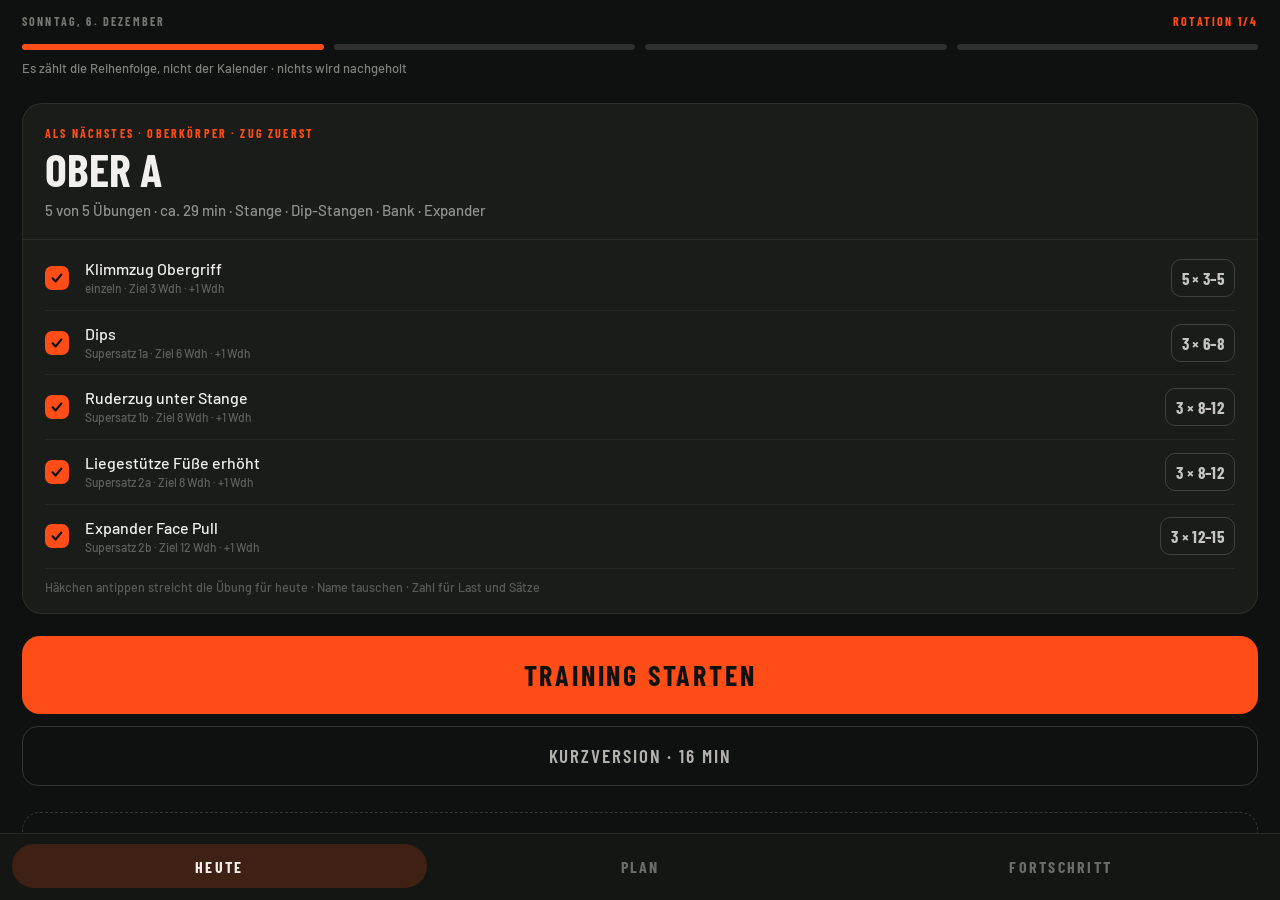
==== Grundform.html @ b6250042 "CR-002 auf Grundform übertragen: Mobility-Inhalte Der CR war gegen einen verworfenen Excel-Zwischens" ====
<!DOCTYPE html>
<html lang="de">
<head>
<meta charset="utf-8">
<title>Grundform</title>
<meta name="viewport" content="width=device-width, initial-scale=1, viewport-fit=cover, user-scalable=no">
<!-- Vollbild beim Start vom Android-Homescreen ("Zum Startbildschirm hinzufügen") -->
<meta name="mobile-web-app-capable" content="yes">
<meta name="apple-mobile-web-app-capable" content="yes">
<meta name="apple-mobile-web-app-status-bar-style" content="black-translucent">
<meta name="theme-color" content="#0F1110">
<meta name="color-scheme" content="dark">
<link rel="icon" href="data:image/svg+xml,%3Csvg xmlns='http://www.w3.org/2000/svg' viewBox='0 0 64 64'%3E%3Crect width='64' height='64' rx='14' fill='%230F1110'/%3E%3Crect x='14' y='28' width='36' height='8' rx='4' fill='%23FF4D17'/%3E%3C/svg%3E">
<style>
@font-face{font-family:'Barlow';font-style:normal;font-weight:400;font-display:swap;src:url([data-uri]) format('woff2')}
@font-face{font-family:'Barlow';font-style:normal;font-weight:500;font-display:swap;src:url([data-uri]) format('woff2')}
@font-face{font-family:'Barlow';font-style:normal;font-weight:600;font-display:swap;src:url([data-uri]) format('woff2')}
@font-face{font-family:'Barlow';font-style:normal;font-weight:700;font-display:swap;src:url([data-uri]) format('woff2')}
@font-face{font-family:'Barlow Condensed';font-style:normal;font-weight:600;font-display:swap;src:url([data-uri]) format('woff2')}
@font-face{font-family:'Barlow Condensed';font-style:normal;font-weight:700;font-display:swap;src:url([data-uri]) format('woff2')}

/* ── Grundlagen ───────────────────────────────────────────── */
*{box-sizing:border-box}
html,body{margin:0;padding:0;height:100%;overflow:hidden}
body{
  background:#0F1110;color:#F1F0EC;
  font-family:Barlow,system-ui,-apple-system,sans-serif;
  -webkit-tap-highlight-color:transparent;
  -webkit-text-size-adjust:100%;
  overscroll-behavior:none;
  touch-action:manipulation;
  user-select:none;-webkit-user-select:none;
}
#app{
  position:fixed;inset:0;display:flex;flex-direction:column;
  padding-top:env(safe-area-inset-top);
  padding-bottom:env(safe-area-inset-bottom);
  overflow:hidden;
}
.scroll{flex:1;overflow-y:auto;min-height:0;-webkit-overflow-scrolling:touch;overscroll-behavior:contain}
.scroll::-webkit-scrollbar{width:0;height:0}

/* ── Typografie ───────────────────────────────────────────── */
.cd{font-family:'Barlow Condensed',Barlow,system-ui,sans-serif}
.kick{font-family:'Barlow Condensed',Barlow,sans-serif;font-weight:700;font-size:12px;letter-spacing:.18em;text-transform:uppercase;color:rgba(241,240,236,.45)}
.kick-a{color:#FF4D17}
.num{font-variant-numeric:tabular-nums}

/* ── Tap-Feedback (ersetzt style-hover/style-active des Prototyps) ── */
.tap{cursor:pointer;user-select:none;-webkit-user-select:none}
.tap:active{opacity:.72}
.press:active{transform:scale(.985)}
.ring:active{background:rgba(255,255,255,.08)!important;opacity:1}

/* ── Bausteine ────────────────────────────────────────────── */
.card{background:#191C19;border:1px solid rgba(255,255,255,.08);border-radius:20px}
.primary{
  border-radius:18px;background:#FF4D17;display:flex;align-items:center;justify-content:center;
}
.primary span{font-family:'Barlow Condensed',sans-serif;font-weight:700;letter-spacing:.1em;color:#0F1110}
.stepper{
  flex:none;display:flex;align-items:center;justify-content:center;position:relative;
  border:1px solid rgba(255,255,255,.18);
}
.bar-h{width:30px;height:4px;border-radius:2px;background:#F1F0EC}
.bar-v{width:4px;height:30px;border-radius:2px;background:#F1F0EC;position:absolute}
</style>
</head>
<body>
<div id="app"></div>

<script>
"use strict";
/* ════════════════════════════════════════════════════════════
   GRUNDFORM — Calisthenics-Trainingsplan, local-first.
   Portiert aus dem Claude-Design-Prototyp (Grundform.dc.html).
   Kein Server, kein Account: der gesamte Zustand liegt in
   localStorage auf dem Gerät.
   ════════════════════════════════════════════════════════════ */

const ACCENT = '#FF4D17';
const STORE  = 'grundform.session.v2';
const HISTORY_MAX = 200; // ~ zwei Jahre bei 2x/Woche, genug für den Verlauf

/* ── Übungsdatenbank ──────────────────────────────────────────
   Kalibriert auf 30 Liegestütze / 5 Klimmzüge / 12 Dips bei
   86 kg. Kurzhantel-Übungen unter ihrer Reiz-Schwelle
   (Bankdrücken 30, Rudern 25, Schulterdrücken 25 kg) fehlen
   bewusst — dort steht Calisthenics.
   `pattern` steuert, welche Alternativen beim Tauschen
   vorausgewählt werden. `next` ist die Last-Variante, auf die
   die Auto-Progression springt, wenn der Wdh-Bereich oben
   ausgereizt ist. ------------------------------------------- */
const DB = [
  { id:'pullup',        name:'Klimmzug Obergriff',      short:'Klimmzug OG',   pattern:'vpull', label:'Vertikal ziehen',    equip:'Klimmzugstange',      kind:'bw',   unit:'Wiederholungen', cue:'Brust zur Stange, Schulter tief',   rest:90,  lvl:2, next:'pullup-load', prev:'pullup-band' },
  { id:'chinup',        name:'Klimmzug Kammgriff',      short:'Klimmzug KG',   pattern:'vpull', label:'Vertikal ziehen',    equip:'Klimmzugstange',      kind:'bw',   unit:'Wiederholungen', cue:'Ellbogen nach unten ziehen',        rest:90,  lvl:2, next:'pullup-load', prev:'pullup-band' },
  { id:'pullup-load',   name:'Klimmzug mit Zusatzlast', short:'KZ + Last',     pattern:'vpull', label:'Vertikal ziehen',    equip:'Stange + Rucksack',   kind:'load', unit:'Wiederholungen', cue:'Erst ab 5x5 sauber sinnvoll',       rest:120, lvl:3, w:5,  step:2.5, prev:'pullup' },
  { id:'pullup-neg',    name:'Negativ-Klimmzüge',       short:'Negativ-KZ',    pattern:'vpull', label:'Vertikal ziehen',    equip:'Klimmzugstange',      kind:'bw',   unit:'Wiederholungen', cue:'3–5 s langsam ablassen',            rest:90,  lvl:1, prev:'lat-band' },
  { id:'pullup-band',   name:'Klimmzug mit Expander',   short:'KZ Expander',   pattern:'vpull', label:'Vertikal ziehen',    equip:'Stange + Expander',   kind:'bw',   unit:'Wiederholungen', cue:'Hilfe nur in der Startphase',       rest:90,  lvl:1, prev:'pullup-neg' },
  { id:'lat-band',      name:'Expander-Latzug',         short:'Exp. Latzug',   pattern:'vpull', label:'Vertikal ziehen',    equip:'Expander',            kind:'bw',   unit:'Wiederholungen', cue:'Ellbogen zur Hüfte ziehen',         rest:60,  lvl:1 },

  { id:'row-inv',       name:'Ruderzug unter Stange',   short:'Ruderzug BW',   pattern:'hpull', label:'Horizontal ziehen',  equip:'Dip-Stangen',         kind:'bw',   unit:'Wiederholungen', cue:'Körper bleibt ein Brett',           rest:60,  lvl:2, next:'row-inv-feet', prev:'row-inv-bent' },
  { id:'row-inv-feet',  name:'Ruderzug, Füße auf Bank', short:'Ruderz. Bank',  pattern:'hpull', label:'Horizontal ziehen',  equip:'Dip-Stangen + Bank',  kind:'bw',   unit:'Wiederholungen', cue:'Hüfte nicht durchhängen lassen',    rest:60,  lvl:3, prev:'row-inv' },
  { id:'row-inv-bent',  name:'Ruderzug, Knie gebeugt',  short:'Ruderz. leicht',pattern:'hpull', label:'Horizontal ziehen',  equip:'Dip-Stangen',         kind:'bw',   unit:'Wiederholungen', cue:'Füße näher, Hebel kürzer',          rest:60,  lvl:1, prev:'row-band' },
  { id:'row-pendlay',   name:'Pendlay Row',             short:'Pendlay Row',   pattern:'hpull', label:'Horizontal ziehen',  equip:'Langhantel',          kind:'load', unit:'Wiederholungen', cue:'Jede Wdh vom Boden neu starten',    rest:90,  lvl:3, w:40, step:5, prev:'row-inv' },
  { id:'row-band',      name:'Expander-Rudern',         short:'Exp. Rudern',   pattern:'hpull', label:'Horizontal ziehen',  equip:'Expander',            kind:'bw',   unit:'Wiederholungen', cue:'Schulterblätter zuerst',            rest:45,  lvl:1 },

  { id:'pushup-feet',   name:'Liegestütze Füße erhöht', short:'LS Füße hoch',  pattern:'hpush', label:'Horizontal drücken', equip:'Bank',                kind:'bw',   unit:'Wiederholungen', cue:'Bank ca. 40 cm, Körper gerade',     rest:60,  lvl:3, next:'pushup-load', prev:'pushup' },
  { id:'pushup-diamond',name:'Diamant-Liegestütze',     short:'Diamant-LS',    pattern:'hpush', label:'Horizontal drücken', equip:'–',                   kind:'bw',   unit:'Wiederholungen', cue:'Hände unter der Brustmitte',        rest:60,  lvl:3, next:'pushup-load', prev:'pushup' },
  { id:'pushup',        name:'Liegestütze',             short:'Liegestütze',   pattern:'hpush', label:'Horizontal drücken', equip:'–',                   kind:'bw',   unit:'Wiederholungen', cue:'Rumpf fest, Ellbogen 45°',          rest:60,  lvl:2, prev:'pushup-hands' },
  { id:'pushup-hands',  name:'Liegestütze Hände erhöht',short:'LS Hände hoch', pattern:'hpush', label:'Horizontal drücken', equip:'Bank',                kind:'bw',   unit:'Wiederholungen', cue:'Bank unter den Händen',             rest:60,  lvl:1 },
  { id:'pushup-load',   name:'Liegestütze mit Rucksack',short:'LS + Rucksack', pattern:'hpush', label:'Horizontal drücken', equip:'Rucksack',            kind:'load', unit:'Wiederholungen', cue:'Last hoch am Rücken tragen',        rest:60,  lvl:3, w:8,  step:4, prev:'pushup-feet' },

  { id:'dip',           name:'Dips',                    short:'Dips',          pattern:'vpush', label:'Vertikal drücken',   equip:'Dip-Stangen',         kind:'bw',   unit:'Wiederholungen', cue:'Schultern weg von den Ohren',       rest:90,  lvl:2, next:'dip-load', prev:'dip-bench' },
  { id:'dip-load',      name:'Dips mit Zusatzlast',     short:'Dips + Last',   pattern:'vpush', label:'Vertikal drücken',   equip:'Dip-St. + Rucksack',  kind:'load', unit:'Wiederholungen', cue:'Erst ab 3x10 sauber',               rest:90,  lvl:3, w:5,  step:2.5, prev:'dip' },
  { id:'dip-bench',     name:'Bank-Dips',               short:'Bank-Dips',     pattern:'vpush', label:'Vertikal drücken',   equip:'Bank',                kind:'bw',   unit:'Wiederholungen', cue:'Schultern nicht hochziehen',        rest:60,  lvl:1 },
  { id:'pushup-pike',   name:'Pike-Liegestütze',        short:'Pike-LS',       pattern:'vpush', label:'Vertikal drücken',   equip:'–',                   kind:'bw',   unit:'Wiederholungen', cue:'Hüfte hoch, Scheitel zum Boden',    rest:75,  lvl:2, prev:'press-band' },
  { id:'pushup-pike-f', name:'Pike-LS, Füße auf Bank',  short:'Pike-LS hoch',  pattern:'vpush', label:'Vertikal drücken',   equip:'Bank',                kind:'bw',   unit:'Wiederholungen', cue:'Fast senkrechter Oberkörper',       rest:75,  lvl:3, prev:'pushup-pike' },
  { id:'press-band',    name:'Expander-Überkopfdrücken',short:'Exp. Drücken',  pattern:'vpush', label:'Vertikal drücken',   equip:'Expander',            kind:'bw',   unit:'Wiederholungen', cue:'Rippen unten, kein Hohlkreuz',      rest:60,  lvl:1 },

  { id:'squat-bss',     name:'Bulgarian Split Squat',   short:'Bulg. Split',   pattern:'squat', label:'Kniebeuge',          equip:'Kurzhanteln + Bank',  kind:'load', unit:'Wdh je Seite',   cue:'Vorderes Knie über Mittelfuß',      rest:75,  lvl:3, w:16, step:2, prev:'squat-split-bw' },
  { id:'squat-front',   name:'KH-Front-Rack-Kniebeuge', short:'KH Front-Sq.',  pattern:'squat', label:'Kniebeuge',          equip:'Kurzhanteln',         kind:'load', unit:'Wiederholungen', cue:'KH auf Schultern, Rumpf fest',      rest:120, lvl:2, w:18, step:2, prev:'squat-goblet' },
  { id:'stepup',        name:'KH-Step-up auf Bank',     short:'Step-up KH',    pattern:'squat', label:'Kniebeuge',          equip:'Kurzhanteln + Bank',  kind:'load', unit:'Wdh je Seite',   cue:'Nicht hinten abdrücken',            rest:75,  lvl:2, w:14, step:2, prev:'squat-split-bw' },
  { id:'squat-goblet',  name:'Goblet Squat',            short:'Goblet Squat',  pattern:'squat', label:'Kniebeuge',          equip:'Kurzhantel',          kind:'load', unit:'Wiederholungen', cue:'Hantel dicht am Brustbein',         rest:90,  lvl:1, w:20, step:4, prev:'squat-split-bw' },
  { id:'squat-split-bw',name:'Split Squat ohne Last',   short:'Split Squat',   pattern:'squat', label:'Kniebeuge',          equip:'–',                   kind:'bw',   unit:'Wdh je Seite',   cue:'Rumpf senkrecht, tief absetzen',    rest:60,  lvl:1 },

  { id:'dl',            name:'Kreuzheben',              short:'Kreuzheben',    pattern:'hinge', label:'Hüftbeuge',          equip:'Langhantel',          kind:'load', unit:'Wiederholungen', cue:'Stange am Schienbein, Rücken flach',rest:150, lvl:3, w:60, step:5, prev:'rdl-db-1leg' },
  { id:'rdl',           name:'Rumänisches Kreuzheben',  short:'RDL',           pattern:'hinge', label:'Hüftbeuge',          equip:'Langhantel',          kind:'load', unit:'Wiederholungen', cue:'Hüfte zurück, Knie fast fest',      rest:120, lvl:3, w:50, step:5, prev:'rdl-db-1leg' },
  { id:'rdl-db-1leg',   name:'Einbeiniges RDL mit KH',  short:'1-Bein RDL',    pattern:'hinge', label:'Hüftbeuge',          equip:'Kurzhantel',          kind:'load', unit:'Wdh je Seite',   cue:'Hüfte gerade halten',               rest:75,  lvl:2, w:16, step:2, prev:'hinge-bridge' },
  { id:'hinge-bridge',  name:'Hüftheben einbeinig',     short:'Hüftheben 1B',  pattern:'hinge', label:'Hüftbeuge',          equip:'–',                   kind:'bw',   unit:'Wdh je Seite',   cue:'Ferse drücken, Rippen unten',       rest:45,  lvl:1 },
  { id:'hinge-band',    name:'Expander-Good-Morning',   short:'Exp. Hinge',    pattern:'hinge', label:'Hüftbeuge',          equip:'Expander',            kind:'bw',   unit:'Wiederholungen', cue:'Spannung aus dem Gesäß',            rest:60,  lvl:1 },

  { id:'core-hang-knee',name:'Hängendes Knieheben',     short:'Knieheben',     pattern:'core',  label:'Rumpf',              equip:'Klimmzugstange',      kind:'bw',   unit:'Wiederholungen', cue:'Becken kippen, kein Schwung',       rest:60,  lvl:2, next:'core-hang-leg', prev:'core-plank' },
  { id:'core-hang-leg', name:'Hängendes Beinheben',     short:'Beinheben',     pattern:'core',  label:'Rumpf',              equip:'Klimmzugstange',      kind:'bw',   unit:'Wiederholungen', cue:'Beine gestreckt, langsam zurück',   rest:60,  lvl:3, prev:'core-hang-knee' },
  { id:'core-pallof',   name:'Pallof Press mit Expander',short:'Pallof Press', pattern:'core',  label:'Rumpf',              equip:'Expander',            kind:'bw',   unit:'Wdh je Seite',   cue:'Rumpf gegen Rotation halten',       rest:45,  lvl:2 },
  { id:'core-hollow',   name:'Hollow-Body-Halten',      short:'Hollow Hold',   pattern:'core',  label:'Rumpf',              equip:'–',                   kind:'bw',   unit:'Sekunden',       cue:'Rücken flach am Boden',             rest:45,  lvl:2, prev:'core-plank' },
  { id:'core-plank',    name:'Planke',                  short:'Planke',        pattern:'core',  label:'Rumpf',              equip:'–',                   kind:'bw',   unit:'Sekunden',       cue:'Gesäß fest, Becken kippen',         rest:45,  lvl:1 },

  { id:'rdelt-face',    name:'Expander Face Pull',      short:'Face Pull',     pattern:'rdelt', label:'Hintere Schulter',   equip:'Expander',            kind:'bw',   unit:'Wiederholungen', cue:'Hände zu den Ohren, Ellbogen hoch', rest:45,  lvl:2, prev:'rdelt-pullapart' },
  { id:'rdelt-fly',     name:'KH Reverse Fly',          short:'Reverse Fly',   pattern:'rdelt', label:'Hintere Schulter',   equip:'Kurzhanteln',         kind:'load', unit:'Wiederholungen', cue:'Nur Schulterblätter arbeiten',      rest:45,  lvl:2, w:8,  step:2, prev:'rdelt-face' },
  { id:'rdelt-pullapart',name:'Expander Pull-Apart',    short:'Pull-Apart',    pattern:'rdelt', label:'Hintere Schulter',   equip:'Expander',            kind:'bw',   unit:'Wiederholungen', cue:'Arme fast gestreckt lassen',        rest:45,  lvl:1 },

  { id:'delt-lat',      name:'KH Seitheben',            short:'Seitheben',     pattern:'delt',  label:'Seitliche Schulter', equip:'Kurzhanteln',         kind:'load', unit:'Wiederholungen', cue:'Ellbogen führt, nicht die Hand',    rest:45,  lvl:2, w:8,  step:2, prev:'delt-band' },
  { id:'delt-band',     name:'Expander Seitheben',      short:'Exp. Seitheb.', pattern:'delt',  label:'Seitliche Schulter', equip:'Expander',            kind:'bw',   unit:'Wiederholungen', cue:'Ellbogen führt, nicht die Hand',    rest:45,  lvl:1 },

  { id:'curl-db',       name:'KH Bizeps-Curl',          short:'KH Curl',       pattern:'arm',   label:'Armbeuger',          equip:'Kurzhanteln',         kind:'load', unit:'Wiederholungen', cue:'Ellbogen bleibt am Rumpf',          rest:45,  lvl:2, w:14, step:2, prev:'curl-band' },
  { id:'curl-band',     name:'Expander-Curl',           short:'Exp. Curl',     pattern:'arm',   label:'Armbeuger',          equip:'Expander',            kind:'bw',   unit:'Wiederholungen', cue:'Ellbogen bleibt am Rumpf',          rest:45,  lvl:1 },
];
const byId = id => DB.find(e => e.id === id);

/* ── Die vier Einheiten ───────────────────────────────────────
   Rotation statt Wochentage: Ober A → Unter A → Ober B →
   Unter B → Ober A. Es zählt die Reihenfolge, nicht der
   Kalender. Nichts wird nachgeholt.
   `role` ist die Ausführungsform: die erste Übung einzeln, der
   Rest in Antagonisten-Supersätzen. `lo`/`hi` ist der
   Wdh-Zielbereich, `reps` das aktuelle Ziel darin.
   `short` sind die drei Übungen der Kurzversion.
   `warm` sind die Aufwärm-Schritte. `for` bindet einen Schritt an
   eine Übung – ist sie gestrichen, entfällt der Schritt. `ramp`
   rechnet die aktuelle Arbeitslast dieser Übung in den Text
   ein, statt ein Gewicht fest zu verdrahten.
   `cool` sind die Cool-Down-Schritte nach dem letzten Satz –
   gleiches `for`-Prinzip, kein `ramp`, kein Tracking, kein
   Ziel. Kürzer als das Aufwärmen und optional (Link zum
   Überspringen), weil es als erstes weichen soll, wenn die
   Zeit knapp wird. ------------------------------------------ */
const SESSIONS = [
  { id:'oberA', name:'OBER A', kick:'Oberkörper · Zug zuerst', mins:29, shortMins:16, warmMins:6, coolMins:5,
    gear:'Stange · Dip-Stangen · Bank · Expander', short:[0, 1, 2],
    slots:[
      { exId:'pullup',        role:'einzeln',      sets:5, lo:3,  hi:5,  reps:3,  w:0,  prog:'reps' },
      { exId:'dip',           role:'Supersatz 1a', sets:3, lo:6,  hi:8,  reps:6,  w:0,  prog:'reps' },
      { exId:'row-inv',       role:'Supersatz 1b', sets:3, lo:8,  hi:12, reps:8,  w:0,  prog:'reps' },
      { exId:'pushup-feet',   role:'Supersatz 2a', sets:3, lo:8,  hi:12, reps:8,  w:0,  prog:'reps' },
      { exId:'rdelt-face',    role:'Supersatz 2b', sets:3, lo:12, hi:15, reps:12, w:0,  prog:'reps' },
    ],
    warm:[
      { text:'10 Armkreise vor und zurück, dann 15 Pull-Apart mit dem Expander' },
      { text:'Schulter-Außenrotation mit Expander, 2 × 15 Wdh', note:'Ellbogen bleiben am Körper' },
      { text:'30 s an der Stange hängen, Schultern aktiv nach unten', for:'pullup' },
      { text:'8 langsame Liegestütze mit Händen auf der Bank', for:'pushup-feet' },
      { text:'2 Klimmzüge nur negativ, je 3 s ablassen', for:'pullup' },
    ],
    cool:[
      { text:'Brust an Türrahmen oder Dip-Stange, 2 × 45 s je Seite' },
      { text:'Brustwirbelsäule über die Bank, 60–90 s', note:'Minimum bei Zeitnot' },
      { text:'Passiver Hang an der Stange, 2 × 30 s' },
    ]},
  { id:'unterA', name:'UNTER A', kick:'Beine · Hüftbeuge zuerst', mins:33, shortMins:18, warmMins:5, coolMins:7,
    gear:'Langhantel · Kurzhanteln · Bank · Stange', short:[0, 1, 3],
    slots:[
      { exId:'dl',            role:'einzeln',      sets:4, lo:5,  hi:5,  reps:5,  w:60, prog:'weight' },
      { exId:'squat-bss',     role:'Supersatz 1a', sets:3, lo:8,  hi:10, reps:8,  w:16, prog:'weight' },
      { exId:'rdelt-fly',     role:'Supersatz 1b', sets:3, lo:12, hi:15, reps:12, w:8,  prog:'weight' },
      { exId:'core-hang-knee',role:'Supersatz 2a', sets:3, lo:8,  hi:12, reps:8,  w:0,  prog:'reps' },
      { exId:'delt-lat',      role:'Supersatz 2b', sets:3, lo:12, hi:15, reps:12, w:8,  prog:'weight' },
    ],
    warm:[
      { text:'10 Hüftheben zweibeinig, dann 10 Hüftkreise je Seite' },
      { text:'8 Split Squats ohne Last je Seite', for:'squat-bss' },
      { text:'Kreuzheben-Aufbausätze: 5 Wdh leere Stange', ramp:'dl' },
      { text:'20 s toter Hang zur Vorbereitung des Kniehebens', for:'core-hang-knee' },
    ],
    cool:[
      { text:'Hüftbeuger im Ausfallschritt, 2 × 45 s je Seite', note:'Minimum bei Zeitnot' },
      { text:'Tiefe Hocke halten, 60 s' },
      { text:'Ischios auf der Bank, 2 × 45 s je Seite', note:'Ferse auf die Bank, Rücken gerade, aus der Hüfte bewegen' },
    ]},
  { id:'oberB', name:'OBER B', kick:'Oberkörper · Druck über Kopf', mins:30, shortMins:16, warmMins:6, coolMins:5,
    gear:'Stange · Langhantel · Kurzhanteln', short:[0, 1, 2],
    slots:[
      { exId:'chinup',        role:'einzeln',      sets:5, lo:4,  hi:6,  reps:4,  w:0,  prog:'reps' },
      { exId:'pushup-pike',   role:'Supersatz 1a', sets:3, lo:6,  hi:10, reps:6,  w:0,  prog:'reps' },
      { exId:'row-pendlay',   role:'Supersatz 1b', sets:3, lo:5,  hi:8,  reps:5,  w:40, prog:'weight' },
      { exId:'pushup-diamond',role:'Supersatz 2a', sets:3, lo:8,  hi:12, reps:8,  w:0,  prog:'reps' },
      { exId:'curl-db',       role:'Supersatz 2b', sets:3, lo:8,  hi:12, reps:8,  w:14, prog:'weight' },
    ],
    warm:[
      { text:'15 Pull-Apart mit dem Expander, dann 10 Wandengel' },
      { text:'Schulter-Außenrotation mit Expander, 2 × 15 Wdh', note:'Ellbogen bleiben am Körper' },
      { text:'30 s hängen, dann 3 Scapula Pull-ups', for:'chinup' },
      { text:'8 Liegestütze Hände erhöht, dann 5 Pike-Liegestütze halber Weg', for:'pushup-pike' },
      { text:'Pendlay-Aufbausätze: 8 Wdh leere Stange', ramp:'row-pendlay' },
    ],
    cool:[
      { text:'Brust an Türrahmen oder Dip-Stange, 2 × 45 s je Seite' },
      { text:'Brustwirbelsäule über die Bank, 60–90 s', note:'Minimum bei Zeitnot' },
      { text:'Passiver Hang an der Stange, 2 × 30 s' },
    ]},
  { id:'unterB', name:'UNTER B', kick:'Beine · Kniebeuge zuerst', mins:32, shortMins:17, warmMins:5, coolMins:7,
    gear:'Kurzhanteln · Langhantel · Bank · Expander', short:[0, 1, 4],
    slots:[
      { exId:'squat-front',   role:'einzeln',      sets:4, lo:6,  hi:8,  reps:6,  w:18, prog:'weight' },
      { exId:'rdl',           role:'Supersatz 1a', sets:3, lo:8,  hi:10, reps:8,  w:50, prog:'weight' },
      { exId:'rdelt-face',    role:'Supersatz 1b', sets:3, lo:12, hi:15, reps:12, w:0,  prog:'reps' },
      { exId:'stepup',        role:'Supersatz 2a', sets:3, lo:8,  hi:10, reps:8,  w:14, prog:'weight' },
      { exId:'core-pallof',   role:'Supersatz 2b', sets:3, lo:10, hi:12, reps:10, w:0,  prog:'reps' },
    ],
    warm:[
      { text:'10 Hüftkreise je Seite, dann 10 Knöchel-Wippen je Seite' },
      { text:'10 Kniebeugen ohne Last, 3 s abwärts', for:'squat-front' },
      { text:'8 Hüftheben zweibeinig, dann 5 RDL mit leerer Stange', for:'rdl' },
      { text:'Front-Rack-Kniebeugen zum Einfühlen', ramp:'squat-front', join:': 5 Wdh mit ' },
    ],
    cool:[
      { text:'Hüftbeuger im Ausfallschritt, 2 × 45 s je Seite', note:'Minimum bei Zeitnot' },
      { text:'Tiefe Hocke halten, 60 s' },
      { text:'Ischios auf der Bank, 2 × 45 s je Seite', note:'Ferse auf die Bank, Rücken gerade, aus der Hüfte bewegen' },
    ]},
];
const freshPlans = () => SESSIONS.map(s => s.slots.map(x => ({ ...x })));

/* ── Zustand ──────────────────────────────────────────────────
   `rot` ist die Position in der Rotation, `plans` hält die
   angepassten Slots aller vier Einheiten. ------------------- */
/* `cfg.n` ist die Zahl aufeinanderfolgender Einheiten am Rand des
   Zielbereichs, ab der die Schwierigkeit springt. `cfg.bw` ist das
   Körpergewicht – es geht NUR in den Fortschritts-Score ein, nie in
   die Trainingslasten. */
const CFG_DEFAULT = { n:2, bw:86 };
let S = {
  tab:'heute', rot:0, live:null, sheet:null, draft:null, pick:null,
  plans: freshPlans(), history:[], suggest:[], notes:[], cfg:{ ...CFG_DEFAULT },
};
const sess      = () => SESSIONS[S.rot];
const curSlots  = () => S.plans[S.rot];
const nextSess  = () => SESSIONS[(S.rot + 1) % SESSIONS.length];
let timer = null;
let wakeLock = null;
const scrollMemo = {};

function screenKey(){ return S.live ? 'live' : S.tab; }

function persist(){
  try {
    localStorage.setItem(STORE, JSON.stringify({ tab:S.tab, rot:S.rot, live:S.live, plans:S.plans,
      pick:S.pick, history:S.history, suggest:S.suggest, notes:S.notes, cfg:S.cfg }));
  } catch(e){}
}
function restore(){
  try {
    const raw = localStorage.getItem(STORE);
    if (!raw) return;
    const s = JSON.parse(raw);
    if (!s) return;
    S.tab   = s.tab || 'heute';
    S.rot   = (typeof s.rot === 'number' && s.rot >= 0 && s.rot < SESSIONS.length) ? s.rot : 0;
    S.plans = (Array.isArray(s.plans) && s.plans.length === SESSIONS.length
               && s.plans.every(p => Array.isArray(p) && p.length))
              ? s.plans : freshPlans();
    S.pick  = Array.isArray(s.pick) && s.pick.length
              ? s.pick.filter(i => Number.isInteger(i) && i >= 0 && i < S.plans[S.rot].length)
              : null;
    S.history = Array.isArray(s.history) ? s.history.slice(-HISTORY_MAX) : [];
    S.suggest = Array.isArray(s.suggest) ? s.suggest : [];
    S.notes   = Array.isArray(s.notes) ? s.notes : [];
    S.cfg = { ...CFG_DEFAULT, ...(s.cfg && typeof s.cfg === 'object' ? s.cfg : {}) };
    S.live  = s.live || null;
    /* Einheit von vor dem Aufwärm-Update: kein `phase` gespeichert.
       Nicht ins Aufwärmen zurückwerfen. */
    if (S.live && !S.live.phase) { S.live.phase = 'work'; S.live.warm = S.live.warm || []; }
    if (S.live && S.live.resting) {
      // Pause läuft nach Wall-Clock weiter – auch wenn Android die App
      // zwischendurch eingefroren oder der Nutzer neu geladen hat.
      const left = Math.ceil(((S.live.restEnd || 0) - Date.now()) / 1000);
      if (left > 0) { S.live.rest = left; }
      else { S.live.resting = false; S.live.rest = 0; }
    }
    // Gesamtzeit läuft ebenfalls weiter, also Timer wieder anwerfen.
    if (S.live && !S.live.done) startTimer();
  } catch(e){}
}

function set(patch){
  Object.assign(S, patch);
  persist();
  render();
}

/* ── Bildschirm wachhalten + Haptik ───────────────────────── */
async function acquireWakeLock(){
  try {
    if ('wakeLock' in navigator && !wakeLock) {
      wakeLock = await navigator.wakeLock.request('screen');
      wakeLock.addEventListener('release', () => { wakeLock = null; });
    }
  } catch(e){}
}
function releaseWakeLock(){
  try { if (wakeLock) { wakeLock.release(); wakeLock = null; } } catch(e){}
}
document.addEventListener('visibilitychange', () => {
  if (document.visibilityState === 'visible') {
    if (S.live) acquireWakeLock();
    if (S.live && S.live.resting) tick();   // nach dem Aufwachen sofort korrigieren
  }
});
function buzz(p){ try { navigator.vibrate && navigator.vibrate(p); } catch(e){} }

/* ── Ableitungen ──────────────────────────────────────────── */
const num = v => String(v).replace('.', ',');
const range = s => (s.lo === s.hi ? String(s.lo) : s.lo + '–' + s.hi);

function slotView(s){
  const ex = byId(s.exId);
  const load = ex.kind === 'load'
    ? num(s.w) + ' kg'
    : (s.w > 0 ? '+' + num(s.w) + ' kg Rucksack' : 'Körpergewicht');
  return {
    ...ex, sets:s.sets, target:s.reps, lo:s.lo, hi:s.hi, w:s.w, prog:s.prog, role:s.role,
    scheme: s.sets + ' × ' + range(s) +
            (ex.kind === 'load' ? ' · ' + num(s.w) + ' kg' : (s.w > 0 ? ' · +' + num(s.w) + ' kg' : '')),
    detail: load + ' · ' + ex.cue,
  };
}
/* `slotIdx` ist der Index der Übung in der Einheit – nicht im
   Live-Plan. Nur damit findet die Progression nach einer
   gekürzten Einheit die richtige Übung wieder. */
function buildPlan(idx){
  const sl = curSlots();
  return idx.map(i => {
    /* „Supersatz 1a" → pair '1', pos 'a'. Einzelübungen haben kein
       Paar und laufen wie bisher Satz für Satz durch. */
    const m = /Supersatz\s*(\d+)([ab])/i.exec(sl[i].role || '');
    return { ...slotView(sl[i]), slotIdx:i, pair: m ? m[1] : null, pos: m ? m[2] : null };
  });
}
/* Gewählte Übungen der nächsten Einheit, Default alle. */
function pickIdx(){
  const n = curSlots().length;
  const p = (S.pick || []).filter(i => i >= 0 && i < n);
  return p.length ? [...p].sort((a, b) => a - b) : curSlots().map((_, i) => i);
}
const sameIdx = (a, b) => a.length === b.length && a.every((x, i) => x === b[i]);
const setsOf  = idx => idx.reduce((a, i) => a + curSlots()[i].sets, 0);

/* Zeitbudget: die dokumentierten Werte für die volle Einheit und
   die Kurzversion stehen fest, freie Auswahl wird über die
   Satzzahl geschätzt. */
function estMins(idx){
  const se = sess(), all = curSlots().map((_, i) => i);
  if (sameIdx(idx, all))              return se.mins;
  if (sameIdx(idx, [...se.short].sort((a, b) => a - b))) return se.shortMins;
  const w = se.warmMins || 5;
  return w + Math.round((se.mins - w) * setsOf(idx) / Math.max(1, setsOf(all)));
}
/* Echter Meilenstein einer Übung: wo im Zielbereich sie steht und
   was als nächstes ansteht. Ersetzt die früher fest verdrahteten
   Ladder-/Chart-Daten – dieselbe Logik wie der „auto"-Hinweis auf
   dem Heute-Screen, nur für die Kachel-Darstellung. */
function milestoneOf(slot){
  const ex = byId(slot.exId);
  if (slot.reps < slot.hi) {
    return {
      name: ex.name,
      big: slot.reps + ' von ' + slot.hi,
      sub: 'noch ' + (slot.hi - slot.reps) + ' Wdh bis zur nächsten Stufe',
      pct: Math.round((slot.reps - slot.lo) / Math.max(1, slot.hi - slot.lo) * 100),
    };
  }
  const nx = ex.next ? byId(ex.next) : null;
  return {
    name: ex.name,
    big: ex.kind === 'load' ? num(slot.w) + ' kg' : slot.reps + ' Wdh',
    sub: slot.prog === 'weight' ? 'nächste Einheit +' + num(ex.step || 2.5) + ' kg'
         : nx ? 'nächste Einheit: ' + nx.name
         : 'Bereich ausgereizt',
    pct: 100,
  };
}

/* Verlaufseintrag beim Abschluss einer Einheit. Übungen werden per
   `exId` statt Plan-/Slot-Index gespeichert – der Verlauf muss auch
   dann lesbar bleiben, wenn sich der Katalog später ändert. */
function historyEntry(l){
  const skipped = new Set(l.skipped || []);
  const exs = l.plan.map((p, i) => {
    if (skipped.has(i)) return null;
    const reps = l.log.filter(x => x.ex === i).map(x => x.reps);
    if (!reps.length) return null;
    return { id:p.id, short:p.short, kind:p.kind, lvl:p.lvl, w:p.w, reps, slotIdx:p.slotIdx };
  }).filter(Boolean);
  return {
    ts: Date.now(), session: sess().name, sessionId: sess().id,
    /* Die beim Abschluss eingefrorene Dauer – nicht neu rechnen,
       sonst zählt die Zeit auf dem Abschluss-Screen mit. */
    durMs: l.durMs != null ? l.durMs : (l.startedAt ? Date.now() - l.startedAt : null),
    doneSets: l.log.length, totalSets: l.plan.reduce((a, p) => a + p.sets, 0),
    exCount: exs.length, planCount: l.plan.length,
    skipped: [...skipped].map(i => l.plan[i].short),
    /* `ex` trägt jede gemachte Übung – Voraussetzung für die
       Zeitreihen. Früher wurde alles außer `anchor` verworfen. */
    ex: exs,
    anchor: exs.find(e => e.slotIdx === 0) || null,
  };
}

/* ── Aufwärmen ────────────────────────────────────────────────
   Aufbausätze werden aus der heutigen Arbeitslast gerechnet, nicht
   fest hinterlegt: Langhantel 65 % (auf 2,5 kg), Kurzhantel 45 %
   (auf 2 kg). Das reproduziert die Werte aus dem Trainingsplan
   (60→40, 40→25, 18→8) und bleibt korrekt, wenn die Progression
   die Lasten verschiebt. Landet der Aufbausatz auf oder unter dem
   Stangengewicht, entfällt er – die leere Stange steht schon im
   Schritt-Text. */
const BAR_KG = 20;
function rampLoad(plan, exId){
  /* Plan-Einträge kommen aus slotView() und tragen die Katalog-`id`,
     nicht `exId`. */
  const p = plan.find(x => x.id === exId);
  if (!p || p.kind !== 'load' || !p.w) return null;
  const bar = /Langhantel/.test(p.equip);
  const grid = bar ? 2.5 : 2;
  const val  = Math.round(p.w * (bar ? 0.65 : 0.45) / grid) * grid;
  if (bar && val <= BAR_KG) return null;
  if (!val) return null;
  return bar ? num(val) + ' kg' : '2 × ' + num(val) + ' kg';
}

/* Aufwärm-Schritte für den tatsächlich gewählten Plan. Schritte zu
   gestrichenen Übungen fallen weg. */
function buildWarm(plan){
  const steps = sess().warm || [];
  return steps.map(s => {
    const link = s.for || s.ramp;
    if (link && !plan.some(p => p.id === link)) return null;
    if (!s.ramp) return { text:s.text, done:false };
    const r = rampLoad(plan, s.ramp);
    return { text: s.text + (r ? (s.join || ', dann 5 Wdh mit ') + r : ''), note:s.note || '', done:false };
  }).filter(Boolean);
}

/* Cool-Down-Schritte für den tatsächlich gewählten Plan. Gleiches
   `for`-Prinzip wie beim Aufwärmen, kein `ramp` – das Cool-Down
   trägt keine Last. */
function buildCool(plan){
  const steps = sess().cool || [];
  return steps.map(s => {
    if (s.for && !plan.some(p => p.id === s.for)) return null;
    return { text:s.text, note:s.note || '', done:false };
  }).filter(Boolean);
}

/* Nach der letzten Übung: ins Cool-Down, wenn die Einheit welche
   hat, sonst direkt in den Abschluss-Screen. Nur im zweiten Fall
   wird das Wake Lock schon hier freigegeben – während des
   Cool-Downs soll der Bildschirm an bleiben, auch ohne Berührung
   (40-s-Halten liest sich sonst nicht ab). */
function coolOrDone(plan, extra, l){
  const cool = buildCool(plan);
  if (cool.length) return { ...extra, phase:'cool', cool, resting:false };
  releaseWakeLock();
  return { ...extra, done:true, resting:false, durMs: l && l.startedAt ? Date.now() - l.startedAt : null };
}

/* ── Fortschritt: Score, Baseline, Chart ──────────────────────
   Score je Übung und Session: Wiederholungen mal Schwierigkeit.
   Die Zusatzlast wird am Körpergewicht relativiert, damit
   Körpergewichts- und Lastübungen auf einer Skala liegen; der
   Stufenfaktor fängt Variantenwechsel auf (Liegestütze → Füße
   erhöht ist mehr Arbeit bei gleicher Wdh-Zahl). */
const LVL_F = { 1:0.85, 2:1.0, 3:1.15 };
const BASE_DAYS = 28;

function exScore(e, cfg){
  const reps = (e.reps || []).reduce((a, b) => a + b, 0);
  const bw = (cfg && cfg.bw) || 86;
  return reps * (1 + (e.w || 0) / bw) * (LVL_F[e.lvl] || 1);
}

/* Nur Einträge mit `ex` taugen für Zeitreihen – alles von vor der
   Umstellung wird übersprungen. */
const histEx = () => S.history.filter(h => Array.isArray(h.ex) && h.ex.length);

/* Reihen hängen am SLOT (Einheit + Position), nicht an der
   Übungs-ID: sonst reißt die Linie genau dort ab, wo die
   Progression eine Stufe zieht – aus Klimmzug wird
   Klimmzug-mit-Zusatzlast und damit eine neue ID. Der Slot bleibt
   derselbe, also bleibt die Reihe zusammenhängend und der
   Stufenwechsel wird als Marker sichtbar statt als Abbruch. */
const slotKey = (h, e) => h.sessionId + '#' + e.slotIdx;

function exSeries(key, cfg){
  const out = [];
  histEx().forEach(h => {
    (h.ex || []).forEach(e => {
      if (slotKey(h, e) !== key) return;
      const prev = out[out.length - 1];
      out.push({
        ts: h.ts, y: exScore(e, cfg), w: e.w, id: e.id, short: e.short,
        mark: !!prev && (prev.w !== e.w || prev.id !== e.id),
      });
    });
  });
  return out;
}

/* Alle Slots mit Historie, neueste zuerst. Label ist der Name der
   Übung, die dort zuletzt stand. */
function chartSlots(){
  const seen = new Map();
  [...histEx()].reverse().forEach(h => (h.ex || []).forEach(e => {
    const k = slotKey(h, e);
    if (!seen.has(k)) seen.set(k, { key:k, label:e.short, session:h.session });
  }));
  return [...seen.values()];
}

/* Workout-Proxy: je Slot die prozentuale Abweichung von seiner
   rollierenden 4-Wochen-Baseline, dann der Mittelwert darüber.
   Baseline ebenfalls über den Slot – ein Stufenwechsel soll den
   Score nicht als Einbruch verfälschen. */
function proxySeries(cfg){
  const hs = histEx();
  const out = [];
  hs.forEach((h, i) => {
    const pcts = [];
    (h.ex || []).forEach(e => {
      const k = slotKey(h, e);
      const vals = [];
      hs.slice(0, i).forEach(x => {
        if (x.ts < h.ts - BASE_DAYS * 864e5) return;
        (x.ex || []).forEach(y => { if (slotKey(x, y) === k) vals.push(exScore(y, cfg)); });
      });
      if (!vals.length) return;
      const base = vals.reduce((a, b) => a + b, 0) / vals.length;
      if (base > 0) pcts.push((exScore(e, cfg) - base) / base * 100);
    });
    if (pcts.length) out.push({ ts: h.ts, y: pcts.reduce((a, b) => a + b, 0) / pcts.length, n: pcts.length });
  });
  return out;
}

/* Inline-SVG-Liniendiagramm. Skaliert über viewBox, deshalb ohne
   Breitenmessung im JS. `zero` zeichnet eine Nulllinie, wenn die
   Reihe negative Werte haben kann. */
function chart(pts, opts){
  const o = opts || {};
  if (!pts.length) return '<div style="font:500 14px/1.5 Barlow,sans-serif;color:rgba(241,240,236,.4)">Noch keine Daten.</div>';
  const W = 300, H = 90, pad = 6;
  const xs = pts.map(p => p.ts);
  const ys = pts.map(p => p.y);
  let lo = Math.min(...ys), hi = Math.max(...ys);
  if (o.zero) { lo = Math.min(lo, 0); hi = Math.max(hi, 0); }
  if (hi - lo < 1e-6) { lo -= 1; hi += 1; }
  const x0 = Math.min(...xs), x1 = Math.max(...xs);
  const px = t => pad + (x1 === x0 ? (W - 2 * pad) / 2 : (t - x0) / (x1 - x0) * (W - 2 * pad));
  const py = v => H - pad - (v - lo) / (hi - lo) * (H - 2 * pad);
  const line = pts.map(p => px(p.ts).toFixed(1) + ',' + py(p.y).toFixed(1)).join(' ');
  const zeroY = py(0).toFixed(1);
  return `
<svg viewBox="0 0 ${W} ${H}" preserveAspectRatio="none" style="width:100%;height:90px;display:block" aria-hidden="true">
  ${o.zero ? `<line x1="${pad}" x2="${W - pad}" y1="${zeroY}" y2="${zeroY}" stroke="rgba(255,255,255,.22)" stroke-width="1" stroke-dasharray="4 4"/>` : ''}
  <polyline points="${line}" fill="none" stroke="${ACCENT}" stroke-width="2" stroke-linejoin="round" stroke-linecap="round" vector-effect="non-scaling-stroke"/>
  ${pts.map(p => {
    const c = o.zero && p.y < 0 ? 'rgba(241,240,236,.45)' : ACCENT;
    return p.mark
      ? `<rect x="${(px(p.ts) - 4).toFixed(1)}" y="${(py(p.y) - 4).toFixed(1)}" width="8" height="8" fill="#0F1110" stroke="${c}" stroke-width="2" vector-effect="non-scaling-stroke"/>`
      : `<circle cx="${px(p.ts).toFixed(1)}" cy="${py(p.y).toFixed(1)}" r="3" fill="${c}"/>`;
  }).join('')}
</svg>
<div style="display:flex;justify-content:space-between;font:500 11.5px Barlow,sans-serif;color:rgba(241,240,236,.35);margin-top:4px">
  <span>${fmtDate(x0)}</span><span>${fmtDate(x1)}</span>
</div>`;
}

/* ── Training ─────────────────────────────────────────────── */
function startTimer(){
  clearInterval(timer);
  timer = setInterval(tick, 250);
}
/* Läuft während der ganzen Einheit, nicht nur in der Pause: er
   bedient den Pausen-Countdown UND die verstrichene Gesamtzeit.
   Beide Werte kommen aus absoluten Zeitstempeln (`restEnd`,
   `startedAt`), damit ein eingefrorener Hintergrund-Timer unter
   Android nichts verfälscht. Gerendert wird nur, wenn sich eine
   angezeigte Sekunde ändert – sonst viermal pro Sekunde. */
function tick(){
  const l = S.live;
  if (!l || l.done) { clearInterval(timer); return; }
  let dirty = false;

  if (l.resting) {
    const left = Math.ceil((l.restEnd - Date.now()) / 1000);
    if (left <= 0) {
      l.resting = false; l.rest = 0;
      buzz([90, 70, 90]);
      dirty = true;
    } else if (left !== l.rest) { l.rest = left; dirty = true; }
  }

  const el = elapsed(l);
  if (el !== l.elapsed) { l.elapsed = el; dirty = true; }

  if (dirty) { persist(); render(); }
}

const elapsed = l => (l && l.startedAt ? Math.floor((Date.now() - l.startedAt) / 1000) : 0);
const mmss = sec => Math.floor(sec / 60) + ':' + String(sec % 60).padStart(2, '0');

const A = {
  goHeute:       () => set({ tab:'heute' }),
  goPlan:        () => set({ tab:'plan' }),
  goFortschritt: () => set({ tab:'fortschritt' }),

  startFull:  () => start(pickIdx(), false),
  startShort: () => { S.pick = null; start([...sess().short].sort((a, b) => a - b), true); },

  /* Übung für heute streichen bzw. zurückholen. Die letzte
     verbleibende lässt sich nicht abwählen. */
  togglePick: i => {
    const cur = pickIdx();
    const next = cur.includes(i) ? cur.filter(k => k !== i) : [...cur, i].sort((a, b) => a - b);
    if (!next.length) return;
    buzz(15);
    set({ pick: next });
  },

  /* Export: der komplette Zustand als JSON. Auf dem iPhone ist die
     Zwischenablage im Standalone-Modus unzuverlässig, deshalb immer
     auch als markierbarer Text plus Teilen-Dialog. */
  tapExport: () => set({ sheet:{ type:'export' } }),
  copyExport: () => {
    const t = document.getElementById('exp');
    if (t) { t.focus(); t.select(); t.setSelectionRange(0, t.value.length); }
    const done = () => { buzz(20); set({ sheet:{ type:'export', copied:true } }); };
    try {
      if (navigator.clipboard && navigator.clipboard.writeText)
        navigator.clipboard.writeText(exportJSON()).then(done, () => { try { document.execCommand('copy'); done(); } catch(e){} });
      else { document.execCommand('copy'); done(); }
    } catch(e){}
  },
  shareExport: () => {
    try {
      if (navigator.share) navigator.share({ title:'Grundform Export', text: exportJSON() }).catch(() => {});
    } catch(e){}
  },

  tapEx:   i => set({ sheet:{ type:'swap', i } }),
  tapLoad: i => set({ sheet:{ type:'load', i }, draft:{ ...curSlots()[i] } }),
  closeSheet: () => set({ sheet:null, draft:null }),

  /* Rotation von Hand setzen – z. B. wenn eine Einheit im Garten
     an der Reihenfolge vorbei gelaufen ist. */
  pickRot: i => set({ tab:'heute', rot:i, pick:null }),

  pickEx: id => {
    const i = S.sheet.i, ex = byId(id);
    const slots = curSlots().map((s, k) => {
      if (k !== i) return s;
      const w = ex.kind === 'load' ? (ex.w || 0) : 0;
      return { ...s, exId:id, reps:s.lo, w, prog: ex.kind === 'load' ? 'weight' : 'reps' };
    });
    set({ plans: S.plans.map((p, k) => (k === S.rot ? slots : p)), sheet:null, draft:null });
  },

  wUp:       () => draftBump('w',    draftStep(),  0),
  wDown:     () => draftBump('w',   -draftStep(),  0),
  setsUp:    () => draftBump('sets',  1, 1),
  setsDown:  () => draftBump('sets', -1, 1),
  repsUp:    () => draftBump('reps',  1, 1),
  loUp:   () => draftRange('lo',  1),
  loDown: () => draftRange('lo', -1),
  hiUp:   () => draftRange('hi',  1),
  hiDown: () => draftRange('hi', -1),
  repsDown:  () => draftBump('reps', -1, 1),
  setProgWeight: () => set({ draft:{ ...S.draft, prog:'weight' } }),
  setProgReps:   () => set({ draft:{ ...S.draft, prog:'reps'   } }),
  applyDraft: () => {
    const i = S.sheet.i, d = S.draft;
    const slots = curSlots().map((x, k) => (k === i ? { ...d } : x));
    set({ plans: S.plans.map((p, k) => (k === S.rot ? slots : p)), sheet:null, draft:null });
  },

  inc: () => bump(1),
  dec: () => bump(-1),

  /* Aufwärmen: Abhaken ist Gedächtnisstütze, keine Pflicht – „Los"
     geht auch mit offenen Schritten. */
  warmToggle: i => {
    const warm = S.live.warm.map((w, k) => (k === i ? { ...w, done: !w.done } : w));
    buzz(15);
    set({ live:{ ...S.live, warm } });
  },
  warmGo: () => { buzz(20); set({ live:{ ...S.live, phase:'work' } }); },

  /* Cool-Down: gleiches Prinzip wie Aufwärmen – Abhaken ist
     Gedächtnisstütze, "Fertig" geht auch mit offenen Schritten.
     Der Skip-Link oben führt zur selben Aktion. */
  coolToggle: i => {
    const cool = S.live.cool.map((c, k) => (k === i ? { ...c, done: !c.done } : c));
    buzz(15);
    set({ live:{ ...S.live, cool } });
  },
  coolGo: () => { buzz(20); releaseWakeLock();
    set({ live:{ ...S.live, done:true,
                 durMs: S.live.startedAt ? Date.now() - S.live.startedAt : null } }); },

  /* Reduktion wird nur auf Tipp angewandt – nie von selbst. */
  applySuggest: i => {
    const sg = S.suggest[i]; if (!sg) return;
    buzz(25);
    set({
      plans: S.plans.map((pl, k) => k === sg.rot
        ? pl.map((sl, j) => (j === sg.slotIdx ? { ...sg.to } : sl)) : pl),
      suggest: S.suggest.filter((_, k) => k !== i),
    });
  },
  dropSuggest: i => {
    const sg = S.suggest[i]; if (!sg) return;
    /* Verworfen heißt: Streak zurücksetzen, sonst kommt der
       Vorschlag nach der nächsten Einheit sofort wieder. */
    set({
      plans: S.plans.map((pl, k) => k === sg.rot
        ? pl.map((sl, j) => (j === sg.slotIdx ? { ...sl, loStreak:0 } : sl)) : pl),
      suggest: S.suggest.filter((_, k) => k !== i),
    });
  },

  cfgNUp:   () => set({ cfg:{ ...S.cfg, n: Math.min(5, S.cfg.n + 1) } }),
  cfgNDown: () => set({ cfg:{ ...S.cfg, n: Math.max(1, S.cfg.n - 1) } }),
  cfgBwUp:   () => set({ cfg:{ ...S.cfg, bw: Math.min(200, S.cfg.bw + 1) } }),
  cfgBwDown: () => set({ cfg:{ ...S.cfg, bw: Math.max(40, S.cfg.bw - 1) } }),
  pickChart: id => set({ chartEx: id }),

  completeSet, skipRest, skipEx, endHere, abort, finish,
};

function draftStep(){ const dex = byId(S.draft.exId); return dex.step || 1; }
/* Zielbereich verschieben. `hi` darf nie unter `lo` rutschen, und
   das Tagesziel wird in den neuen Bereich zurückgeholt. */
function draftRange(key, d){
  const dr = { ...S.draft };
  dr[key] = Math.max(1, dr[key] + d);
  if (dr.hi < dr.lo) { if (key === 'lo') dr.lo = dr.hi; else dr.hi = dr.lo; }
  dr.reps = Math.min(dr.hi, Math.max(dr.lo, dr.reps));
  S.draft = dr;
  set({});
}
function draftBump(key, d, min){
  S.draft = { ...S.draft, [key]: Math.max(min, Math.round((S.draft[key] + d) * 10) / 10) };
  set({});
}

function start(idx, short){
  clearInterval(timer);
  const plan = buildPlan(idx);
  const warm = buildWarm(plan);
  acquireWakeLock();
  buzz(20);
  startTimer();
  set({ live:{ plan, short, mins: estMins(idx), startedAt: Date.now(),
               phase: warm.length ? 'warm' : 'work', warm,
               ex:0, set:0, reps:plan[0].target,
               resting:false, rest:0, restMax:1, restEnd:0, done:false, log:[], skipped:[] } });
}

function abort(){
  clearInterval(timer); releaseWakeLock();
  set({ live:null, pick:null });
}

/* Doppelte Progression: erst Wiederholungen im Zielbereich hoch,
   am oberen Ende dann Gewicht bzw. Last-Variante – und im Bereich
   unten wieder einsteigen. Gilt je Übung: was vollständig
   durchgezogen wurde, steigert – auch an gekürzten Tagen.
   Gestrichene Übungen bleiben stehen. */
/* Untergrenzen für Last-Reduktionen. Kurzhantel-Werte sind die
   Reiz-Schwellen aus dem Trainingsplan – darunter ist der Reiz bei
   86 kg Körpergewicht zu klein, dann ist die leichtere Variante die
   richtige Antwort und nicht weniger Gewicht. Langhantel-Übungen
   sind durch das Stangengewicht begrenzt. */
const FLOOR = {
  'curl-db':12, 'delt-lat':6, 'rdelt-fly':6,
  'dl':20, 'rdl':20, 'row-pendlay':20,
  'pullup-load':2.5, 'dip-load':2.5, 'pushup-load':4,
};

const r1 = v => Math.round(v * 10) / 10;

/* Eine Stufe schwerer: erst Gewicht, bei Körpergewicht die
   `next`-Variante. Gibt null zurück, wenn es nach oben nicht
   weitergeht. */
function harder(slot){
  const ex = byId(slot.exId);
  if (slot.prog === 'weight')
    return { ...slot, w: r1(slot.w + (ex.step || 2.5)), reps: slot.lo, hiStreak:0, loStreak:0 };
  const nx = ex.next ? byId(ex.next) : null;
  if (!nx) return null;
  return { ...slot, exId:nx.id, w: nx.w || 0, reps: slot.lo, hiStreak:0, loStreak:0,
           prog: nx.kind === 'load' ? 'weight' : 'reps' };
}

/* Eine Stufe leichter: Gewicht runter, solange die Untergrenze das
   erlaubt – sonst die `prev`-Variante. */
function easier(slot){
  const ex = byId(slot.exId);
  if (slot.prog === 'weight') {
    const step = ex.step || 2.5;
    const floor = FLOOR[slot.exId] != null ? FLOOR[slot.exId] : step;
    const w = r1(slot.w - step);
    if (w >= floor)
      return { ...slot, w, reps: slot.lo, hiStreak:0, loStreak:0 };
  }
  const pv = ex.prev ? byId(ex.prev) : null;
  if (!pv) return null;
  return { ...slot, exId:pv.id, w: pv.w || 0, reps: slot.lo, hiStreak:0, loStreak:0,
           prog: pv.kind === 'load' ? 'weight' : 'reps' };
}

/* Doppelte Progression mit Streak: Wiederholungen steigen sofort,
   die Schwierigkeit erst nach `cfg.n` Einheiten am Rand des
   Zielbereichs. Nach oben wird angewandt, nach unten nur
   vorgeschlagen – ein Rückschritt soll nie ungefragt passieren.
   Rückgabe: { slot, suggest } */
function progress(slot, logged, cfg){
  const base = { ...slot, hiStreak: slot.hiStreak || 0, loStreak: slot.loStreak || 0 };
  if (!logged || !logged.length) return { slot: base, suggest: null };

  const min = Math.min(...logged);
  const n = Math.max(1, (cfg && cfg.n) || 2);

  if (min >= base.hi)      { base.hiStreak++; base.loStreak = 0; }
  else if (min < base.lo)  { base.loStreak++; base.hiStreak = 0; }
  else                     { base.hiStreak = 0; base.loStreak = 0; }

  /* Wiederholungen im Bereich hochziehen, sobald das Tagesziel
     stand – unabhängig von der Streak-Zählung. */
  if (min >= base.reps && base.reps < base.hi) base.reps = base.reps + 1;

  if (base.hiStreak >= n) {
    const up = harder(base);
    if (up) return {
      slot: up,
      suggest: null,
      note: base.hiStreak + '× am oberen Ende (' + base.hi + ' Wdh) → eine Stufe schwerer',
    };
    base.hiStreak = 0;   // nach oben zu Ende, nicht endlos weiterzählen
  }

  if (base.loStreak >= n) {
    const down = easier(base);
    if (down) return {
      slot: base,
      suggest: {
        exId: base.exId, to: down,
        why: base.loStreak + '× unter ' + base.lo + ' Wdh (zuletzt ' + min + ') — Vorschlag: '
             + (down.exId === base.exId
                ? num(down.w) + ' kg statt ' + num(base.w) + ' kg'
                : byId(down.exId).name),
      },
    };
  }
  return { slot: base, suggest: null };
}


/* Vollständiger Zustand als JSON – dasselbe, was in localStorage
   liegt, plus App-Version und Zeitstempel für die Zuordnung. */
function exportJSON(){
  return JSON.stringify({
    app: 'grundform', store: STORE, exportedAt: new Date().toISOString(),
    rot: S.rot, cfg: S.cfg, plans: S.plans, history: S.history,
  }, null, 1);
}

/* Zuordnung Protokoll → Übung der Einheit. `slotIdx` fehlt nur in
   einer Einheit, die vor diesem Update schon lief – dann greift
   der Plan-Index wie früher. */
const logSlot = (x, plan) =>
  (x.slotIdx !== undefined ? x.slotIdx
   : (plan && plan[x.ex] && plan[x.ex].slotIdx !== undefined) ? plan[x.ex].slotIdx : x.ex);

function finish(){
  clearInterval(timer); releaseWakeLock();
  const l = S.live;
  const rot = S.rot;
  const notes = [], fresh = [];
  const slots = curSlots().map((slot, i) => {
    if (!l) return slot;
    const hit = l.log.filter(x => logSlot(x, l.plan) === i);
    /* Nur vollständig durchgezogene Übungen zählen für die
       Progression – halbe Übungen verändern nichts. */
    const logged = hit.length === slot.sets ? hit.map(x => x.reps) : null;
    const out = progress(slot, logged, S.cfg);
    if (out.note) notes.push(byId(slot.exId).short + ': ' + out.note);
    if (out.suggest) fresh.push({ rot, slotIdx:i, ...out.suggest });
    return out.slot;
  });
  const history = l ? [...S.history, historyEntry(l)].slice(-HISTORY_MAX) : S.history;
  /* Alte Vorschläge zum selben Slot ersetzen, nicht stapeln. */
  const keep = S.suggest.filter(x => !fresh.some(f => f.rot === x.rot && f.slotIdx === x.slotIdx));
  set({
    live:null, tab:'fortschritt', pick:null, history,
    suggest: [...keep, ...fresh],
    notes,
    plans: S.plans.map((p, k) => (k === rot ? slots : p)),
    rot: (rot + 1) % SESSIONS.length,
  });
}

function bump(d){
  S.live.reps = Math.max(0, S.live.reps + d);
  set({});
}

/* Kurzer Wechsel zwischen den Partnern eines Supersatzes; die volle
   Pause steht erst am Ende der Runde. */
const SS_SWAP = 45;

function pairIdx(plan, pair){
  return plan.reduce((a, p, i) => (p.pair === pair ? [...a, i] : a), []);
}

/* Nächster Schritt im Ablauf – der einzige Ort, der die Reihenfolge
   bestimmt. Innerhalb eines Paars wird nach jedem Satz gewechselt
   (1a → 1b → 1a …), gestrichene Übungen fallen raus. Rückgabe `null`
   heißt: Einheit durch. */
function nextStep(l, ex, set){
  const plan = l.plan, skip = new Set(l.skipped || []);
  const live = i => !skip.has(i) && plan[i].sets > 0;
  const cur = plan[ex];

  if (cur.pair) {
    const all = pairIdx(plan, cur.pair);
    const pos = all.indexOf(ex);
    /* Rest der laufenden Runde */
    for (let k = pos + 1; k < all.length; k++)
      if (live(all[k]) && plan[all[k]].sets > set) return { ex:all[k], set, rest:SS_SWAP, swap:true };
    /* nächste Runde von vorn */
    for (let k = 0; k < all.length; k++)
      if (live(all[k]) && plan[all[k]].sets > set + 1) return { ex:all[k], set:set + 1, rest:cur.rest, swap:false };
    /* Paar durch – hinter das Paar springen */
    for (let i = Math.max(...all) + 1; i < plan.length; i++)
      if (live(i)) return { ex:i, set:0, rest:cur.rest, swap:false };
    return null;
  }

  if (set + 1 < cur.sets) return { ex, set:set + 1, rest:cur.rest, swap:false };
  for (let i = ex + 1; i < plan.length; i++)
    if (live(i)) return { ex:i, set:0, rest:cur.rest, swap:false };
  return null;
}

function completeSet(){
  const l = S.live; if (!l) return;
  const ex = l.plan[l.ex];
  const log = [...l.log, { ex:l.ex, slotIdx:ex.slotIdx, set:l.set, reps:l.reps }];
  buzz(35);

  const nx = nextStep(l, l.ex, l.set);
  if (!nx) {
    clearInterval(timer);
    set({ live:{ ...l, log, ...coolOrDone(l.plan, {}, l) } });
    return;
  }
  startTimer();
  set({ live:{ ...l, log, ex:nx.ex, set:nx.set, reps: l.plan[nx.ex].target, swap:nx.swap,
               resting:true, rest:nx.rest, restMax:nx.rest, restEnd: Date.now() + nx.rest * 1000 } });
}

/* Übung streichen und zur nächsten springen. Angefangene Sätze
   bleiben im Protokoll, die Übung steigert dann nur nicht. */
function skipEx(){
  const l = S.live; if (!l || l.done) return;
  clearInterval(timer);
  const skipped = [...(l.skipped || []), l.ex];
  buzz(20);
  const nx = nextStep({ ...l, skipped }, l.ex, l.set);
  if (!nx) {
    set({ live:{ ...l, skipped, ...coolOrDone(l.plan, { rest:0, restEnd:0 }, l) } });
    return;
  }
  set({ live:{ ...l, skipped, ex:nx.ex, set:nx.set, reps: l.plan[nx.ex].target, swap:false,
               resting:false, rest:0, restEnd:0 } });
}

/* Einheit hier beenden: der Rest fällt weg, das Protokoll bleibt.
   Anders als Abbrechen zählt die Einheit und die Rotation rückt vor. */
function endHere(){
  const l = S.live; if (!l || l.done) return;
  clearInterval(timer); releaseWakeLock();
  /* Bei Supersätzen kann eine frühere Übung noch offene Sätze haben –
     deshalb über die Vollständigkeit gehen, nicht über den Index. */
  const rest = l.plan.map((_, i) => i)
    .filter(i => l.log.filter(x => x.ex === i).length < l.plan[i].sets);
  buzz(35);
  set({ live:{ ...l, skipped: [...new Set([...(l.skipped || []), ...rest])],
               ...coolOrDone(l.plan, { rest:0, restEnd:0 }, l) } });
}

function skipRest(){
  clearInterval(timer);
  set({ live:{ ...S.live, resting:false, rest:0, restEnd:0 } });
}

/* ── Rendering ────────────────────────────────────────────── */
const act = (name, arg) =>
  `data-act="${name}"` + (arg !== undefined ? ` data-arg="${arg}"` : '');

/* Kleiner Plus/Minus-Stepper. Liegt global, weil ihn Last-Sheet und
   Einstellungen im Plan-Tab benutzen. */
const miniStepper = (action, plus) => `
      <div class="tap" ${act(action)} style="width:44px;height:44px;border-radius:22px;background:rgba(255,255,255,.07);display:flex;align-items:center;justify-content:center;position:relative;flex:none">
        <div style="width:18px;height:3px;border-radius:2px;background:#F1F0EC"></div>
        ${plus ? '<div style="width:3px;height:18px;border-radius:2px;background:#F1F0EC;position:absolute"></div>' : ''}
      </div>`;

/* Kästchen mit Haken. Quadratisch, nicht rund: Kreise lesen sich wie
   eine Einfachauswahl, hier ist aber jede Zeile unabhängig an/aus.
   Der leere Zustand hat eine sichtbare Kontur, damit erkennbar
   bleibt, dass man überhaupt tippen kann. */
function checkbox(on, size){
  const s = size || 24, r = Math.round(s * 0.3), g = Math.round(s * 0.6);
  return `<div style="flex:none;width:${s}px;height:${s}px;border-radius:${r}px;box-sizing:border-box;
      border:2px solid ${on ? ACCENT : 'rgba(241,240,236,.4)'};background:${on ? ACCENT : 'transparent'};
      display:flex;align-items:center;justify-content:center">${on
    ? `<svg width="${g}" height="${g}" viewBox="0 0 24 24" fill="none" stroke="#0F1110"
         stroke-width="3.6" stroke-linecap="round" stroke-linejoin="round"><path d="M4.5 12.5l5 5.5L19.5 6"/></svg>`
    : ''}</div>`;
}

function today(){
  try {
    return new Date().toLocaleDateString('de-DE',
      { weekday:'long', day:'numeric', month:'long' });
  } catch(e){ return 'Heute'; }
}
function fmtDate(ts){
  try { return new Date(ts).toLocaleDateString('de-DE', { weekday:'short', day:'numeric', month:'short' }); }
  catch(e){ return ''; }
}

function viewHeute(){
  const se = sess();
  const pick = pickIdx();
  const preview = curSlots().map((s, i) => {
    const x = slotView(s);
    const on = pick.includes(i);
    const auto = s.reps < s.hi ? '+1 Wdh'
      : x.prog === 'weight'    ? '+' + num(x.step || 2.5) + ' kg'
      : x.next                 ? 'dann ' + byId(x.next).short
                               : 'Bereich oben';
    return { i, on, name:x.name, scheme:x.scheme, role:x.role,
             prog: on ? x.role + ' · Ziel ' + s.reps + ' Wdh · ' + auto
                      : 'gestrichen · zählt heute nicht' };
  });
  const mins = estMins(pick);
  const segs = SESSIONS.map((s, i) =>
    `<div style="flex:1;height:6px;border-radius:3px;background:${i === S.rot ? ACCENT : 'rgba(255,255,255,.13)'}"></div>`).join('');

  return `
<div style="padding:14px 22px 28px">
  <div style="display:flex;align-items:baseline;justify-content:space-between">
    <div class="kick">${today()}</div>
    <div class="kick kick-a">Rotation ${S.rot + 1}/${SESSIONS.length}</div>
  </div>

  <div style="display:flex;align-items:center;gap:10px;margin-top:16px">${segs}</div>
  <div style="font:500 13px/1.4 Barlow,sans-serif;color:rgba(241,240,236,.5);margin-top:9px">Es zählt die Reihenfolge, nicht der Kalender · nichts wird nachgeholt</div>

  ${S.suggest.map((sg, i) => `
  <div class="card" style="margin-top:18px;border:1px solid rgba(255,77,23,.45);padding:16px 18px">
    <div class="kick kick-a">Vorschlag · ${SESSIONS[sg.rot].name}</div>
    <div class="cd" style="font-weight:700;font-size:22px;line-height:1.1;margin-top:5px">${byId(sg.exId).name}</div>
    <div style="font:500 13.5px/1.45 Barlow,sans-serif;color:rgba(241,240,236,.6);margin-top:5px">${sg.why}</div>
    <div style="display:flex;gap:10px;margin-top:14px">
      <div class="tap" ${act('applySuggest', i)} style="flex:1;height:48px;border-radius:12px;background:${ACCENT};display:flex;align-items:center;justify-content:center">
        <span class="cd" style="font-weight:700;font-size:16px;letter-spacing:.1em;color:#0F1110">ÜBERNEHMEN</span>
      </div>
      <div class="tap" ${act('dropSuggest', i)} style="flex:none;padding:0 18px;height:48px;border-radius:12px;border:1px solid rgba(255,255,255,.16);display:flex;align-items:center;justify-content:center">
        <span class="cd" style="font-weight:700;font-size:16px;letter-spacing:.1em;color:rgba(241,240,236,.6)">BEHALTEN</span>
      </div>
    </div>
  </div>`).join('')}

  <div class="card" style="margin-top:26px;overflow:hidden">
    <div style="padding:22px 22px 18px">
      <div class="kick kick-a">Als nächstes · ${se.kick}</div>
      <div class="cd" style="font-weight:700;font-size:46px;line-height:1;margin-top:6px">${se.name}</div>
      <div style="font:500 15px/1.4 Barlow,sans-serif;color:rgba(241,240,236,.55);margin-top:8px">${pick.length} von ${curSlots().length} Übungen · ca. ${mins} min · ${se.gear}</div>
    </div>
    <div style="height:1px;background:rgba(255,255,255,.08)"></div>
    <div style="padding:6px 22px 14px">
      ${preview.map(ex => `
      <div style="display:flex;align-items:center;gap:6px;padding:7px 0;border-bottom:1px solid rgba(255,255,255,.055)">
        <div class="tap" ${act('togglePick', ex.i)} style="flex:none;width:44px;height:44px;margin-left:-10px;display:flex;align-items:center;justify-content:center">
          ${checkbox(ex.on, 24)}
        </div>
        <div class="tap" ${act('tapEx', ex.i)} style="flex:1;min-width:0;padding:6px 0">
          <div style="font:500 16px/1.25 Barlow,sans-serif;color:${ex.on ? '#F1F0EC' : 'rgba(241,240,236,.34)'};${ex.on ? '' : 'text-decoration:line-through'}">${ex.name}</div>
          <div style="font:500 12px/1.3 Barlow,sans-serif;color:rgba(241,240,236,.32);margin-top:2px">${ex.prog}</div>
        </div>
        <div class="tap" ${act('tapLoad', ex.i)} style="flex:none;padding:8px 10px;border-radius:10px;border:1px solid rgba(255,255,255,${ex.on ? '.16' : '.07'})">
          <span class="cd" style="font-weight:700;font-size:17px;letter-spacing:.02em;color:rgba(241,240,236,${ex.on ? '.8' : '.3'});white-space:nowrap">${ex.scheme}</span>
        </div>
      </div>`).join('')}
      <div style="font:500 12.5px/1.4 Barlow,sans-serif;color:rgba(241,240,236,.3);padding:10px 0 2px">Häkchen antippen streicht die Übung für heute · Name tauschen · Zahl für Last und Sätze</div>
    </div>
  </div>

  <div style="display:flex;flex-direction:column;gap:12px;margin-top:22px">
    <div class="tap press primary" ${act('startFull')} style="height:78px">
      <span style="font-size:28px">${pick.length === curSlots().length ? 'TRAINING STARTEN'
        : pick.length === 1 ? '1 ÜBUNG STARTEN' : pick.length + ' ÜBUNGEN STARTEN'}</span>
    </div>
    <div class="tap" ${act('startShort')} style="height:60px;border-radius:16px;border:1px solid rgba(255,255,255,.16);display:flex;align-items:center;justify-content:center">
      <span class="cd" style="font-weight:600;font-size:19px;letter-spacing:.1em;color:rgba(241,240,236,.72)">KURZVERSION · ${se.shortMins} MIN</span>
    </div>
  </div>

  ${(() => { const m = milestoneOf(curSlots()[0]); return `
  <div class="tap" ${act('goFortschritt')} style="margin-top:26px;padding:18px 20px;border-radius:18px;border:1px dashed rgba(255,255,255,.16)">
    <div class="kick">${m.name}</div>
    <div class="cd" style="font-weight:700;font-size:32px;line-height:1;margin-top:6px">${m.big}</div>
    <div style="font:500 13px Barlow,sans-serif;color:rgba(241,240,236,.5);margin-top:4px">${m.sub}</div>
    <div style="height:5px;border-radius:3px;background:rgba(255,255,255,.1);margin-top:12px;overflow:hidden">
      <div style="height:100%;width:${m.pct}%;background:${ACCENT};border-radius:3px"></div>
    </div>
  </div>`; })()}
</div>`;
}

function viewPlan(){
  return `
<div style="padding:14px 22px 28px">
  <div class="kick">Ober A → Unter A → Ober B → Unter B</div>
  <div class="cd" style="font-weight:700;font-size:44px;line-height:1;margin-top:4px">ROTATION</div>
  <div style="font:500 15px/1.45 Barlow,sans-serif;color:rgba(241,240,236,.55);margin-top:8px;max-width:320px">Keine Wochentage. Bei 3–4 Einheiten pro Woche dauert ein Durchlauf 7–9 Tage.</div>

  <div style="display:flex;flex-direction:column;gap:12px;margin-top:24px">
    ${SESSIONS.map((s, i) => {
      const on   = i === S.rot;
      const sl   = S.plans[i];
      const list = sl.map(x => byId(x.exId).short).join(' · ');
      const kurz = s.short.map(k => byId(sl[k].exId).short).join(' · ');
      return `
    <div class="tap" ${act('pickRot', i)} style="background:#191C19;border:1px solid ${on ? 'rgba(255,77,23,.5)' : 'rgba(255,255,255,.08)'};border-radius:18px;padding:18px 20px">
      <div style="display:flex;align-items:baseline;justify-content:space-between;gap:12px">
        <div class="cd" style="font-weight:700;font-size:26px;line-height:1;color:${on ? '#F1F0EC' : 'rgba(241,240,236,.7)'}">${s.name}</div>
        <div class="cd" style="font-weight:700;font-size:11px;letter-spacing:.14em;text-transform:uppercase;color:${on ? ACCENT : 'rgba(241,240,236,.35)'};white-space:nowrap">${on ? 'Als nächstes' : 'Position ' + (i + 1)}</div>
      </div>
      <div style="font:500 13.5px/1.4 Barlow,sans-serif;color:rgba(241,240,236,.5);margin-top:6px">${list}</div>
      <div style="display:flex;gap:12px;margin-top:10px">
        <div style="flex:none;white-space:nowrap;font:500 12.5px Barlow,sans-serif;color:rgba(241,240,236,.45)">ca. ${s.mins} min</div>
        <div style="flex:1;min-width:0;font:500 12.5px/1.35 Barlow,sans-serif;color:rgba(241,240,236,.35)">Kurz ${s.shortMins} min: ${kurz}</div>
      </div>
    </div>`;
    }).join('')}
  </div>

  <div style="margin-top:22px;padding:16px 18px;border-radius:16px;background:rgba(255,77,23,.09);border:1px solid rgba(255,77,23,.22)">
    <div style="font:500 14px/1.5 Barlow,sans-serif;color:rgba(241,240,236,.8)">Termin geplatzt? Die nächste Einheit ist trotzdem die nächste in dieser Liste – nichts wird nachgeholt. Einheit antippen, um die Position von Hand zu setzen.</div>
  </div>

  <div class="kick" style="margin-top:28px">Aufbau jeder Einheit</div>
  <div style="font:500 14px/1.5 Barlow,sans-serif;color:rgba(241,240,236,.5);margin-top:8px">Übung 1 einzeln und frisch, danach zwei Antagonisten-Supersätze. 1–2 Wiederholungen bleiben immer im Tank – kein Satz bis zum Versagen.</div>

  <div class="kick" style="margin-top:28px">Einstellungen</div>
  <div style="display:flex;gap:10px;margin-top:12px">
    <div style="flex:1;border:1px solid rgba(255,255,255,.1);border-radius:16px;padding:12px 14px">
      <div class="cd" style="font-weight:700;font-size:11px;letter-spacing:.16em;text-transform:uppercase;color:rgba(241,240,236,.4)">Einheiten bis Stufe</div>
      <div style="display:flex;align-items:center;justify-content:space-between;margin-top:6px">
        ${miniStepper('cfgNDown', false)}
        <span class="cd num" style="font-weight:700;font-size:28px;line-height:1">${S.cfg.n}</span>
        ${miniStepper('cfgNUp', true)}
      </div>
    </div>
    <div style="flex:1;border:1px solid rgba(255,255,255,.1);border-radius:16px;padding:12px 14px">
      <div class="cd" style="font-weight:700;font-size:11px;letter-spacing:.16em;text-transform:uppercase;color:rgba(241,240,236,.4)">Körpergewicht</div>
      <div style="display:flex;align-items:center;justify-content:space-between;margin-top:6px">
        ${miniStepper('cfgBwDown', false)}
        <span class="cd num" style="font-weight:700;font-size:28px;line-height:1">${S.cfg.bw}</span>
        ${miniStepper('cfgBwUp', true)}
      </div>
    </div>
  </div>
  <div style="font:500 13px/1.45 Barlow,sans-serif;color:rgba(241,240,236,.45);margin-top:9px">So viele Einheiten am oberen Ende des Zielbereichs, bevor die Schwierigkeit steigt. Das Körpergewicht geht nur in den Fortschritts-Score ein, nie in die Trainingslasten.</div>
</div>`;
}

function viewFortschritt(){
  const anchors = SESSIONS.map((s, i) => ({ s, m: milestoneOf(S.plans[i][0]) }));
  const next = anchors[S.rot];
  const hist = [...S.history].reverse();
  const slots = chartSlots();
  const curSlot = slots.find(x => x.key === S.chartEx) || slots[0];
  const series = curSlot ? exSeries(curSlot.key, S.cfg) : [];
  const proxy = proxySeries(S.cfg);

  return `
<div style="padding:14px 22px 28px">
  <div class="kick">Seit Start · ${S.history.length} ${S.history.length === 1 ? 'Einheit' : 'Einheiten'}</div>
  <div class="cd" style="font-weight:700;font-size:44px;line-height:1;margin-top:4px">FORTSCHRITT</div>

  <div style="margin-top:22px;background:${ACCENT};border-radius:20px;padding:22px">
    <div class="cd" style="font-weight:700;font-size:12px;letter-spacing:.18em;text-transform:uppercase;color:rgba(15,17,16,.6)">Nächster Meilenstein · ${next.s.name}</div>
    <div class="cd" style="font-weight:700;font-size:44px;line-height:1;color:#0F1110;margin-top:6px">${next.m.big}</div>
    <div style="font:600 15px Barlow,sans-serif;color:rgba(15,17,16,.72);margin-top:8px">${next.m.name} · ${next.m.sub}</div>
    <div style="height:8px;border-radius:4px;background:rgba(15,17,16,.22);margin-top:14px;overflow:hidden">
      <div style="height:100%;width:${next.m.pct}%;background:#0F1110;border-radius:4px"></div>
    </div>
  </div>

  <div class="kick" style="margin-top:30px">Aktueller Stand · alle Einheiten</div>
  <div style="display:flex;flex-direction:column;gap:10px;margin-top:14px">
    ${anchors.map(({ s, m }) => `
    <div class="card" style="border-radius:16px;padding:14px 16px">
      <div style="display:flex;align-items:baseline;justify-content:space-between;gap:10px">
        <div class="cd" style="font-weight:700;font-size:16px">${s.name}</div>
        <div class="cd" style="font-weight:700;font-size:20px;white-space:nowrap">${m.big}</div>
      </div>
      <div style="font:500 12.5px/1.35 Barlow,sans-serif;color:rgba(241,240,236,.4);margin-top:2px">${m.name} · ${m.sub}</div>
    </div>`).join('')}
  </div>

  ${S.notes.length ? `
  <div class="card" style="margin-top:22px;padding:14px 16px">
    <div class="kick">Letzte Einheit · Progression</div>
    ${S.notes.map(n => `<div style="font:500 13.5px/1.45 Barlow,sans-serif;color:rgba(241,240,236,.7);margin-top:5px">${n}</div>`).join('')}
  </div>` : ''}

  <div class="kick" style="margin-top:30px">Score je Übung</div>
  <div style="font:500 12.5px/1.4 Barlow,sans-serif;color:rgba(241,240,236,.35);margin-top:5px">Wiederholungen × Schwierigkeit · Kästchen = Stufenwechsel</div>
  ${slots.length ? `
  <div class="scroll" style="display:flex;gap:8px;margin-top:12px;overflow-x:auto;padding-bottom:2px">
    ${slots.map(sl => `
    <div class="tap" ${act('pickChart', sl.key)} style="flex:none;padding:7px 12px;border-radius:10px;border:1px solid ${sl.key === curSlot.key ? 'rgba(255,77,23,.5)' : 'rgba(255,255,255,.12)'};background:${sl.key === curSlot.key ? 'rgba(255,77,23,.1)' : 'transparent'}">
      <span class="cd" style="font-weight:700;font-size:13px;white-space:nowrap;color:${sl.key === curSlot.key ? '#F1F0EC' : 'rgba(241,240,236,.5)'}">${sl.label}</span>
    </div>`).join('')}
  </div>
  <div class="card" style="margin-top:12px;padding:14px 14px 10px">
    <div style="display:flex;align-items:baseline;justify-content:space-between;margin-bottom:8px">
      <div style="font:600 14px Barlow,sans-serif;color:rgba(241,240,236,.62)">${curSlot.session} · ${series.length ? series[series.length - 1].short : curSlot.label}</div>
      <div class="cd num" style="font-weight:700;font-size:22px">${series.length ? Math.round(series[series.length - 1].y) : '–'}</div>
    </div>
    ${chart(series, {})}
  </div>` : `
  <div style="font:500 14px/1.5 Barlow,sans-serif;color:rgba(241,240,236,.4);margin-top:10px">Noch keine Einheit mit Übungsdaten abgeschlossen.</div>`}

  <div class="kick" style="margin-top:30px">Workout-Score</div>
  <div style="font:500 12.5px/1.4 Barlow,sans-serif;color:rgba(241,240,236,.35);margin-top:5px">Abweichung vom Schnitt der letzten 4 Wochen, gemittelt über alle Übungen der Einheit</div>
  <div class="card" style="margin-top:12px;padding:14px 14px 10px">
    ${proxy.length ? `
    <div style="display:flex;align-items:baseline;justify-content:space-between;margin-bottom:8px">
      <div style="font:600 14px Barlow,sans-serif;color:rgba(241,240,236,.62)">letzte Einheit</div>
      <div class="cd num" style="font-weight:700;font-size:22px;color:${proxy[proxy.length - 1].y >= 0 ? ACCENT : 'rgba(241,240,236,.6)'}">${proxy[proxy.length - 1].y >= 0 ? '+' : ''}${Math.round(proxy[proxy.length - 1].y)} %</div>
    </div>` : ''}
    ${chart(proxy, { zero:true })}
  </div>

  <div class="kick" style="margin-top:30px">Verlauf</div>
  <div style="display:flex;flex-direction:column;gap:10px;margin-top:14px">
    ${hist.length ? hist.slice(0, 12).map(h => `
    <div class="card" style="border-radius:16px;padding:14px 16px">
      <div style="display:flex;align-items:baseline;justify-content:space-between;gap:10px">
        <div class="cd" style="font-weight:700;font-size:16px">${h.session}</div>
        <div style="font:500 12.5px Barlow,sans-serif;color:rgba(241,240,236,.4);white-space:nowrap">${fmtDate(h.ts)}</div>
      </div>
      <div style="font:500 13px/1.4 Barlow,sans-serif;color:rgba(241,240,236,.5);margin-top:4px">${h.doneSets} von ${h.totalSets} Sätzen · ${h.exCount} von ${h.planCount} Übungen${h.skipped.length ? ' · gestrichen: ' + h.skipped.join(', ') : ''}</div>
      ${h.anchor ? `<div style="font:500 13px Barlow,sans-serif;color:rgba(241,240,236,.65);margin-top:6px">${h.anchor.short}: ${h.anchor.kind === 'load' ? num(h.anchor.w) + ' kg · ' : ''}${h.anchor.reps.join(' · ')} Wdh</div>` : ''}
    </div>`).join('')
    : `<div style="font:500 14px/1.5 Barlow,sans-serif;color:rgba(241,240,236,.4)">Noch keine abgeschlossene Einheit.</div>`}
  </div>

  <div class="tap" ${act('tapExport')} style="margin-top:26px;height:56px;border-radius:16px;border:1px solid rgba(255,255,255,.16);display:flex;align-items:center;justify-content:center">
    <span class="cd" style="font-weight:600;font-size:17px;letter-spacing:.1em;color:rgba(241,240,236,.72)">DATEN EXPORTIEREN</span>
  </div>
  <div style="font:500 12.5px/1.4 Barlow,sans-serif;color:rgba(241,240,236,.3);margin-top:8px">${S.history.length} ${S.history.length === 1 ? 'Einheit' : 'Einheiten'} · Lasten, Verlauf und Einstellungen als JSON</div>
</div>`;
}

function viewTabs(){
  const pill = (on) => on ? 'rgba(255,77,23,.18)' : 'transparent';
  const col  = (on) => on ? '#F1F0EC' : 'rgba(241,240,236,.4)';
  const tab = (name, label, action) => `
    <div class="tap" ${act(action)} style="flex:1;height:44px;border-radius:22px;display:flex;align-items:center;justify-content:center;background:${pill(S.tab === name)}">
      <span class="cd" style="font-weight:700;font-size:16px;letter-spacing:.14em;text-transform:uppercase;color:${col(S.tab === name)}">${label}</span>
    </div>`;
  return `
<div style="flex:none;display:flex;align-items:center;gap:6px;border-top:1px solid rgba(255,255,255,.09);background:#141614;padding:10px 12px 12px">
  ${tab('heute','Heute','goHeute')}
  ${tab('plan','Plan','goPlan')}
  ${tab('fortschritt','Fortschritt','goFortschritt')}
</div>`;
}

function viewLive(){
  const live = S.live, plan = live.plan, ex = plan[live.ex];
  const totalSets = plan.reduce((a, e) => a + e.sets, 0);
  const doneSets  = live.log.length;

  const skipped = live.skipped || [];
  /* Supersätze springen zwischen den Übungen hin und her – „erledigt"
     ergibt sich deshalb aus den abgehakten Sätzen, nicht daraus, ob
     der Index kleiner ist als der aktuelle. */
  const doneOf = i => live.log.filter(x => x.ex === i).length;
  const segs = plan.map((e, i) => {
    const color = skipped.includes(i)          ? 'rgba(255,255,255,.3)'
      : doneOf(i) >= e.sets                    ? ACCENT
      : (i === live.ex && !live.done)          ? 'rgba(255,77,23,.35)'
      :                                          'rgba(255,255,255,.11)';
    return `<div style="flex:${e.sets};height:4px;border-radius:2px;background:${color}"></div>`;
  }).join('');

  const warming = live.phase === 'warm';
  const cooling = live.phase === 'cool';
  const lastEx = live.ex + 1 >= plan.length;
  const cutStyle = 'font-weight:600;font-size:13px;letter-spacing:.13em;text-transform:uppercase;color:rgba(241,240,236,.38);padding:6px 0';
  const cut = live.done ? '' : warming ? `
  <div style="display:flex;align-items:center;justify-content:flex-end;margin-top:10px">
    <div class="tap cd" ${act('warmGo')} style="${cutStyle}">Aufwärmen überspringen</div>
  </div>` : cooling ? `
  <div style="display:flex;align-items:center;justify-content:flex-end;margin-top:10px">
    <div class="tap cd" ${act('coolGo')} style="${cutStyle}">Cool-Down überspringen</div>
  </div>` : `
  <div style="display:flex;align-items:center;justify-content:space-between;margin-top:10px">
    ${lastEx ? '<div></div>' : `<div class="tap cd" ${act('skipEx')} style="${cutStyle}">Übung überspringen</div>`}
    <div class="tap cd" ${act('endHere')} style="${cutStyle}">Einheit beenden</div>
  </div>`;

  const header = `
<div style="flex:none;padding:10px 22px 0">
  <div style="display:flex;align-items:center;justify-content:space-between">
    <div class="tap cd" ${act('abort')} style="font-weight:600;font-size:14px;letter-spacing:.14em;text-transform:uppercase;color:rgba(241,240,236,.4);padding:6px 0">Abbrechen</div>
    <div style="display:flex;align-items:baseline;gap:10px">
      <div class="cd num" style="font-weight:700;font-size:15px;color:${live.done ? 'rgba(241,240,236,.4)' : ACCENT}">${mmss(live.done && live.durMs ? Math.round(live.durMs / 1000) : elapsed(live))}</div>
      <div class="cd" style="font-weight:700;font-size:14px;letter-spacing:.14em;text-transform:uppercase;color:rgba(241,240,236,.4)">${sess().name}${live.short ? ' · Kurz' : ''}</div>
    </div>
  </div>
  <div style="display:flex;gap:5px;margin-top:12px">${segs}</div>
  ${cut}
</div>`;

  let body;
  if (warming && !live.done) {
    const warm = live.warm || [];
    const offen = warm.filter(w => !w.done).length;
    body = `
<div style="flex:1;display:flex;flex-direction:column;padding:0 22px 14px;min-height:0">
  <div style="padding-top:24px;flex:none">
    <div class="cd kick-a" style="font-weight:700;font-size:13px;letter-spacing:.2em;text-transform:uppercase">Aufwärmen · ${sess().name}</div>
    <div class="cd" style="font-weight:700;font-size:40px;line-height:1;margin-top:6px">${warm.length} SCHRITTE</div>
    <div style="font:500 14px/1.4 Barlow,sans-serif;color:rgba(241,240,236,.5);margin-top:6px">ca. ${sess().warmMins} min · antippen zum Abhaken · zählt zur Einheit</div>
  </div>

  <div class="scroll" data-key="live" style="flex:1;min-height:0;margin-top:18px">
    ${warm.map((w, i) => `
    <div class="tap" ${act('warmToggle', i)} style="display:flex;align-items:flex-start;gap:12px;padding:12px 0;border-bottom:1px solid rgba(255,255,255,.055)">
      <div style="margin-top:1px">${checkbox(w.done, 26)}</div>
      <div style="flex:1;min-width:0">
        <div style="font:500 16px/1.4 Barlow,sans-serif;color:${w.done ? 'rgba(241,240,236,.34)' : '#F1F0EC'};${w.done ? 'text-decoration:line-through' : ''}">${w.text}</div>
        ${w.note ? `<div style="font:500 12.5px/1.35 Barlow,sans-serif;color:${w.done ? 'rgba(241,240,236,.22)' : ACCENT};margin-top:3px">${w.note}</div>` : ''}
      </div>
    </div>`).join('')}
  </div>

  <div class="tap press primary" ${act('warmGo')} style="height:82px;border-radius:20px;flex:none;margin-top:14px">
    <span style="font-size:28px">${offen ? 'LOS' : 'AUFWÄRMEN FERTIG'}</span>
  </div>
</div>`;
  } else if (cooling && !live.done) {
    const cool = live.cool || [];
    const offen = cool.filter(c => !c.done).length;
    body = `
<div style="flex:1;display:flex;flex-direction:column;padding:0 22px 14px;min-height:0">
  <div style="padding-top:24px;flex:none">
    <div class="cd kick-a" style="font-weight:700;font-size:13px;letter-spacing:.2em;text-transform:uppercase">Cool-Down · ${sess().name}</div>
    <div class="cd" style="font-weight:700;font-size:40px;line-height:1;margin-top:6px">${cool.length} SCHRITTE</div>
    <div style="font:500 14px/1.4 Barlow,sans-serif;color:rgba(241,240,236,.5);margin-top:6px">ca. ${sess().coolMins} min · antippen zum Abhaken · zählt nicht zum Zeitbudget</div>
  </div>

  <div class="scroll" data-key="live" style="flex:1;min-height:0;margin-top:18px">
    ${cool.map((c, i) => `
    <div class="tap" ${act('coolToggle', i)} style="display:flex;align-items:flex-start;gap:12px;padding:12px 0;border-bottom:1px solid rgba(255,255,255,.055)">
      <div style="margin-top:1px">${checkbox(c.done, 26)}</div>
      <div style="flex:1;min-width:0">
        <div style="font:500 16px/1.4 Barlow,sans-serif;color:${c.done ? 'rgba(241,240,236,.34)' : '#F1F0EC'};${c.done ? 'text-decoration:line-through' : ''}">${c.text}</div>
        ${c.note ? `<div style="font:500 12.5px/1.35 Barlow,sans-serif;color:${c.done ? 'rgba(241,240,236,.22)' : ACCENT};margin-top:3px">${c.note}</div>` : ''}
      </div>
    </div>`).join('')}
  </div>

  <div class="tap press primary" ${act('coolGo')} style="height:82px;border-radius:20px;flex:none;margin-top:14px">
    <span style="font-size:28px">${offen ? 'WEITER' : 'FERTIG'}</span>
  </div>
</div>`;
  } else if (live.done) {
    /* Gemessene Dauer, wenn vorhanden – die Schätzung aus dem
       Zeitbudget dient nur noch als Rückfall für Einheiten, die vor
       dem Timer gestartet wurden. */
    const base    = live.mins || sess().mins;
    const doneMin = live.durMs
      ? Math.max(1, Math.round(live.durMs / 60000))
      : Math.max(5, 5 + Math.round((base - 5) * doneSets / Math.max(1, totalSets)));

    /* Gestrichenes offen benennen – sonst liest sich eine halbe
       Einheit wie eine ganze. */
    const cutNames = skipped.map(i => plan[i].short);
    const summary = doneSets + ' von ' + totalSets + ' Sätzen · '
      + (plan.length - skipped.length) + ' von ' + plan.length + ' Übungen'
      + (cutNames.length ? ' · gestrichen: ' + cutNames.join(', ') : '')
      + ' · als nächstes ' + nextSess().name;

    /* Meilenstein-Zeile für die erste vollständig gemachte Übung. */
    const iDone = plan.findIndex((e, i) =>
      live.log.filter(x => x.ex === i).length === e.sets);
    let milestone = 'Nichts vollständig durchgezogen · Lasten bleiben, wo sie sind';
    if (iDone >= 0) {
      const p   = plan[iDone];
      const got = live.log.filter(x => x.ex === iDone).map(x => x.reps);
      const low = Math.min(...got);
      const nx  = p.next ? byId(p.next) : null;
      milestone = p.short + ': ' + got.join(' · ') + (
          low < p.target        ? ' — Ziel ' + p.target + ' Wdh, Bereich ' + p.lo + '–' + p.hi
          : low < p.hi          ? ' — nächste Einheit ' + (p.target + 1) + ' Wdh'
          : p.prog === 'weight' ? ' — Bereich oben, nächste Einheit schwerer'
          : nx                  ? ' — Bereich oben, nächste Stufe: ' + nx.name
                                : ' — Bereich oben');
    }
    body = `
<div style="flex:1;display:flex;flex-direction:column;justify-content:center;padding:0 26px 40px;overflow-y:auto">
  <div class="cd kick-a" style="font-weight:700;font-size:13px;letter-spacing:.2em;text-transform:uppercase">Einheit abgeschlossen</div>
  <div class="cd" style="font-weight:700;font-size:76px;line-height:.92;margin-top:10px">${doneMin}<span style="font-size:38px"> min</span></div>
  <div style="font:500 16px/1.5 Barlow,sans-serif;color:rgba(241,240,236,.55);margin-top:10px">${summary}</div>
  <div class="card" style="margin-top:28px;padding:20px;border-radius:18px">
    <div class="kick">Meilenstein</div>
    <div class="cd" style="font-weight:700;font-size:30px;line-height:1.05;margin-top:6px">${milestone}</div>
  </div>
  <div class="tap press primary" ${act('finish')} style="height:74px;margin-top:26px">
    <span style="font-size:26px">FERTIG</span>
  </div>
</div>`;
  } else if (live.resting) {
    const m = Math.floor(live.rest / 60), s = live.rest % 60;
    const clock = m + ':' + String(s).padStart(2, '0');
    const pct = Math.round((live.rest / Math.max(1, live.restMax)) * 100) + '%';
    body = `
<div style="flex:1;display:flex;flex-direction:column;align-items:center;justify-content:center;padding:22px 26px 16px;min-height:0">
  <div class="cd" style="font-weight:700;font-size:13px;letter-spacing:.2em;text-transform:uppercase;color:${live.swap ? ACCENT : 'rgba(241,240,236,.4)'}">${live.swap ? 'Wechsel · Supersatz' : 'Pause'}</div>
  <div class="cd num" style="font-weight:700;font-size:min(140px,32vw);line-height:.9;letter-spacing:-.02em;margin-top:8px">${clock}</div>
  <div style="width:100%;height:6px;border-radius:3px;background:rgba(255,255,255,.1);margin-top:18px;overflow:hidden">
    <div style="height:100%;background:${ACCENT};border-radius:3px;width:${pct}"></div>
  </div>
  <div style="margin-top:34px;text-align:center">
    <div class="cd" style="font-weight:700;font-size:12px;letter-spacing:.18em;text-transform:uppercase;color:rgba(241,240,236,.4)">Als nächstes</div>
    <div class="cd" style="font-weight:700;font-size:30px;line-height:1.1;margin-top:6px">${ex.short}</div>
    <div style="font:500 15px Barlow,sans-serif;color:rgba(241,240,236,.5);margin-top:4px">Satz ${live.set + 1} · Ziel ${ex.target} Wdh</div>
  </div>
  <div class="tap press" ${act('skipRest')} style="width:100%;height:74px;border-radius:18px;border:1px solid rgba(255,255,255,.18);display:flex;align-items:center;justify-content:center;margin-top:auto;flex:none">
    <span class="cd" style="font-weight:700;font-size:24px;letter-spacing:.1em;color:rgba(241,240,236,.8)">WEITER</span>
  </div>
</div>`;
  } else {
    const chips = Array.from({ length: ex.sets }, (_, i) => {
      const rec = live.log.find(l => l.ex === live.ex && l.set === i);
      let c;
      if (rec)                 c = { label:String(rec.reps), bg:'rgba(255,77,23,.16)', border:'rgba(255,77,23,.4)',  color:ACCENT };
      else if (i === live.set) c = { label:'–', bg:'rgba(255,255,255,.06)', border:'rgba(255,255,255,.28)', color:'#F1F0EC' };
      else                     c = { label:'–', bg:'transparent',           border:'rgba(255,255,255,.1)',  color:'rgba(241,240,236,.3)' };
      return `<div style="flex:1;height:44px;border-radius:12px;background:${c.bg};border:1px solid ${c.border};display:flex;align-items:center;justify-content:center">
                <span class="cd" style="font-weight:700;font-size:19px;color:${c.color}">${c.label}</span>
              </div>`;
    }).join('');
    body = `
<div style="flex:1;display:flex;flex-direction:column;padding:0 22px 14px;min-height:0">
  <div style="padding-top:26px;flex:none">
    <div class="cd kick-a" style="font-weight:700;font-size:13px;letter-spacing:.2em;text-transform:uppercase">Satz ${live.set + 1} von ${ex.sets}${ex.pair ? ' · Supersatz ' + ex.pair + ex.pos : ''}</div>
    <div class="cd" style="font-weight:700;font-size:44px;line-height:1;margin-top:6px">${ex.name}</div>
    <div style="font:500 15.5px Barlow,sans-serif;color:rgba(241,240,236,.5);margin-top:6px">${ex.detail}</div>
  </div>

  <div style="flex:1;display:flex;align-items:center;justify-content:center;gap:18px;min-height:0">
    <div class="tap ring stepper" ${act('dec')} style="width:82px;height:82px;border-radius:41px">
      <div class="bar-h"></div>
    </div>
    <div style="flex:1;text-align:center">
      <div class="cd num" style="font-weight:700;font-size:min(118px,26vw);line-height:.85">${live.reps}</div>
      <div class="cd" style="font-weight:600;font-size:14px;letter-spacing:.2em;text-transform:uppercase;color:rgba(241,240,236,.4);margin-top:8px">${ex.unit}</div>
    </div>
    <div class="tap ring stepper" ${act('inc')} style="width:82px;height:82px;border-radius:41px">
      <div class="bar-h"></div><div class="bar-v"></div>
    </div>
  </div>

  <div style="display:flex;gap:8px;margin-bottom:16px;flex:none">${chips}</div>

  <div class="tap press primary" ${act('completeSet')} style="height:86px;border-radius:20px;flex:none">
    <span style="font-size:30px">SATZ FERTIG</span>
  </div>
</div>`;
  }

  return `<div style="flex:1;display:flex;flex-direction:column;min-height:0">${header}${body}</div>`;
}

function viewSheet(){
  if (!S.sheet) return '';
  /* Das Export-Sheet hängt an keiner Übung – erst auflösen, wenn ein
     Slot-Index da ist. */
  const slot = S.sheet.i !== undefined ? curSlots()[S.sheet.i] : null;
  const cur = slot ? byId(slot.exId) : null;
  let inner;

  if (S.sheet.type === 'swap') {
    const rank = e => (e.id === cur.id ? -1 : Math.abs(e.lvl - cur.lvl) + (e.equip === cur.equip ? 0 : 0.5));
    const same  = DB.filter(e => e.pattern === cur.pattern).sort((a, b) => rank(a) - rank(b));
    const other = DB.filter(e => e.pattern !== cur.pattern && e.equip === cur.equip).slice(0, 3);

    inner = `
<div style="display:flex;flex-direction:column;min-height:0">
  <div style="flex:none;padding:16px 0 4px">
    <div class="cd kick-a" style="font-weight:700;font-size:12px;letter-spacing:.18em;text-transform:uppercase">${cur.label}</div>
    <div class="cd" style="font-weight:700;font-size:34px;line-height:1.05;margin-top:4px">Übung tauschen</div>
    <div style="font:500 14px/1.4 Barlow,sans-serif;color:rgba(241,240,236,.45);margin-top:4px">Vorausgewählt: gleiches Bewegungsmuster wie ${cur.name}.</div>
  </div>
  <div class="scroll" style="padding:14px 0 4px;display:flex;flex-direction:column;gap:8px">
    ${same.map(e => {
      const isCur = e.id === cur.id;
      const badge = isCur ? 'Aktuell' : (Math.abs(e.lvl - cur.lvl) <= 1 ? 'Ähnlich' : '');
      return `
    <div class="tap" ${act('pickEx', e.id)} style="border:1px solid ${isCur ? 'rgba(255,77,23,.45)' : 'rgba(255,255,255,.09)'};background:${isCur ? 'rgba(255,77,23,.08)' : 'transparent'};border-radius:14px;padding:14px 16px;display:flex;align-items:center;gap:12px;flex:none">
      <div style="flex:1;min-width:0">
        <div style="font:600 16px/1.25 Barlow,sans-serif;color:#F1F0EC">${e.name}</div>
        <div style="font:500 13px/1.35 Barlow,sans-serif;color:rgba(241,240,236,.42);margin-top:2px">${e.equip} · ${e.cue}</div>
      </div>
      ${badge ? `<div style="flex:none;padding:4px 9px;border-radius:7px;background:${isCur ? ACCENT : 'rgba(255,77,23,.14)'}">
        <span class="cd" style="font-weight:700;font-size:11px;letter-spacing:.12em;text-transform:uppercase;color:${isCur ? '#0F1110' : ACCENT}">${badge}</span>
      </div>` : ''}
    </div>`;
    }).join('')}
    <div class="cd" style="font-weight:700;font-size:11px;letter-spacing:.18em;text-transform:uppercase;color:rgba(241,240,236,.35);padding:10px 2px 2px;flex:none">Anderes Muster, gleiches Gerät</div>
    ${other.map(e => `
    <div class="tap" ${act('pickEx', e.id)} style="border:1px solid rgba(255,255,255,.07);border-radius:14px;padding:12px 16px;display:flex;align-items:baseline;justify-content:space-between;gap:12px;flex:none">
      <div style="font:500 15px Barlow,sans-serif;color:rgba(241,240,236,.72)">${e.name}</div>
      <div style="font:500 12.5px Barlow,sans-serif;color:rgba(241,240,236,.35)">${e.label}</div>
    </div>`).join('')}
  </div>
</div>`;

  } else if (S.sheet.type === 'export') {
    const json = exportJSON();
    const kb = (new Blob([json]).size / 1024).toFixed(1).replace('.', ',');
    inner = `
<div style="display:flex;flex-direction:column;min-height:0;padding:16px 0 0">
  <div style="flex:none">
    <div class="cd kick-a" style="font-weight:700;font-size:12px;letter-spacing:.18em;text-transform:uppercase">Daten exportieren</div>
    <div class="cd" style="font-weight:700;font-size:32px;line-height:1.05;margin-top:4px">${S.history.length} ${S.history.length === 1 ? 'Einheit' : 'Einheiten'}</div>
    <div style="font:500 13.5px/1.4 Barlow,sans-serif;color:rgba(241,240,236,.45);margin-top:4px">${kb} KB · Lasten, Verlauf, Einstellungen. Enthält keine Namen oder Kontaktdaten.</div>
  </div>

  <textarea id="exp" readonly style="flex:1;min-height:120px;margin-top:14px;padding:12px;border-radius:12px;border:1px solid rgba(255,255,255,.12);background:rgba(0,0,0,.35);color:rgba(241,240,236,.75);font:400 12px/1.45 ui-monospace,Menlo,monospace;resize:none;-webkit-user-select:text;user-select:text">${json.replace(/&/g, '&amp;').replace(/</g, '&lt;')}</textarea>

  <div style="display:flex;gap:10px;margin-top:12px;flex:none">
    <div class="tap press primary" ${act('copyExport')} style="flex:1;height:60px;border-radius:16px">
      <span style="font-size:20px">${S.sheet.copied ? 'KOPIERT' : 'KOPIEREN'}</span>
    </div>
    <div class="tap" ${act('shareExport')} style="flex:1;height:60px;border-radius:16px;border:1px solid rgba(255,255,255,.16);display:flex;align-items:center;justify-content:center">
      <span class="cd" style="font-weight:700;font-size:20px;letter-spacing:.08em;color:rgba(241,240,236,.72)">TEILEN</span>
    </div>
  </div>
  <div style="font:500 12.5px/1.4 Barlow,sans-serif;color:rgba(241,240,236,.3);margin-top:10px;flex:none">Falls Kopieren nicht greift: Text antippen, alles markieren, kopieren.</div>
</div>`;

  } else {
    const d = S.draft, dex = byId(d.exId), step = dex.step || 1;
    const loadLabel = dex.kind === 'load' ? 'Gewicht' : 'Zusatzlast Rucksack';
    const loadValue = (d.w > 0 || dex.kind === 'load') ? num(d.w) : '0';
    const atTop = d.reps >= d.hi;
    const progNote = !atTop
      ? 'Alle ' + d.sets + ' Sätze mit ' + d.reps + ' Wdh geschafft → nächste Einheit ' + (d.reps + 1) + ' Wdh. Zielbereich ' + range(d) + '.'
      : (d.prog === 'weight'
          ? 'Oberes Ende von ' + range(d) + ' erreicht → nächste Einheit ' + num(Math.round((d.w + step) * 10) / 10) + ' kg bei ' + d.lo + ' Wdh.'
          : (dex.next
              ? 'Oberes Ende von ' + range(d) + ' erreicht → nächste Einheit ' + byId(dex.next).name + ' mit ' + num(byId(dex.next).w || 0) + ' kg bei ' + d.lo + ' Wdh.'
              : 'Oberes Ende von ' + range(d) + ' erreicht. Nächste Stufe von Hand wählen – Übung antippen.'));

    inner = `
<div style="padding:16px 0 0;overflow-y:auto">
  <div class="cd kick-a" style="font-weight:700;font-size:12px;letter-spacing:.18em;text-transform:uppercase">Last anpassen</div>
  <div class="cd" style="font-weight:700;font-size:34px;line-height:1.05;margin-top:4px">${cur.name}</div>

  <div style="margin-top:20px;display:flex;align-items:center;gap:14px">
    <div class="tap ring stepper" ${act('wDown')} style="width:64px;height:64px;border-radius:32px">
      <div style="width:24px;height:4px;border-radius:2px;background:#F1F0EC"></div>
    </div>
    <div style="flex:1;text-align:center">
      <div class="cd" style="font-weight:700;font-size:12px;letter-spacing:.18em;text-transform:uppercase;color:rgba(241,240,236,.4)">${loadLabel}</div>
      <div style="display:flex;align-items:baseline;justify-content:center;gap:6px;margin-top:2px">
        <span class="cd num" style="font-weight:700;font-size:62px;line-height:1">${loadValue}</span>
        <span class="cd" style="font-weight:600;font-size:22px;color:rgba(241,240,236,.5)">kg</span>
      </div>
      <div style="font:500 12px Barlow,sans-serif;color:rgba(241,240,236,.32);margin-top:2px">± ${String(step).replace('.', ',')} kg</div>
    </div>
    <div class="tap ring stepper" ${act('wUp')} style="width:64px;height:64px;border-radius:32px">
      <div style="width:24px;height:4px;border-radius:2px;background:#F1F0EC"></div>
      <div style="width:4px;height:24px;border-radius:2px;background:#F1F0EC;position:absolute"></div>
    </div>
  </div>

  <div style="display:flex;gap:10px;margin-top:18px">
    <div style="flex:1;border:1px solid rgba(255,255,255,.1);border-radius:16px;padding:12px 14px">
      <div class="cd" style="font-weight:700;font-size:11px;letter-spacing:.16em;text-transform:uppercase;color:rgba(241,240,236,.4)">Sätze</div>
      <div style="display:flex;align-items:center;justify-content:space-between;margin-top:6px">
        ${miniStepper('setsDown', false)}
        <span class="cd num" style="font-weight:700;font-size:32px;line-height:1">${d.sets}</span>
        ${miniStepper('setsUp', true)}
      </div>
    </div>
    <div style="flex:1;border:1px solid rgba(255,255,255,.1);border-radius:16px;padding:12px 14px">
      <div class="cd" style="font-weight:700;font-size:11px;letter-spacing:.16em;text-transform:uppercase;color:rgba(241,240,236,.4)">Ziel heute</div>
      <div style="display:flex;align-items:center;justify-content:space-between;margin-top:6px">
        ${miniStepper('repsDown', false)}
        <span class="cd num" style="font-weight:700;font-size:32px;line-height:1">${d.reps}</span>
        ${miniStepper('repsUp', true)}
      </div>
    </div>
  </div>

  <div style="display:flex;gap:10px;margin-top:10px">
    <div style="flex:1;border:1px solid rgba(255,255,255,.1);border-radius:16px;padding:12px 14px">
      <div class="cd" style="font-weight:700;font-size:11px;letter-spacing:.16em;text-transform:uppercase;color:rgba(241,240,236,.4)">Bereich von</div>
      <div style="display:flex;align-items:center;justify-content:space-between;margin-top:6px">
        ${miniStepper('loDown', false)}
        <span class="cd num" style="font-weight:700;font-size:28px;line-height:1">${d.lo}</span>
        ${miniStepper('loUp', true)}
      </div>
    </div>
    <div style="flex:1;border:1px solid rgba(255,255,255,.1);border-radius:16px;padding:12px 14px">
      <div class="cd" style="font-weight:700;font-size:11px;letter-spacing:.16em;text-transform:uppercase;color:rgba(241,240,236,.4)">bis</div>
      <div style="display:flex;align-items:center;justify-content:space-between;margin-top:6px">
        ${miniStepper('hiDown', false)}
        <span class="cd num" style="font-weight:700;font-size:28px;line-height:1">${d.hi}</span>
        ${miniStepper('hiUp', true)}
      </div>
    </div>
  </div>

  <div style="margin-top:18px">
    <div class="cd" style="font-weight:700;font-size:11px;letter-spacing:.16em;text-transform:uppercase;color:rgba(241,240,236,.4)">Am oberen Ende steigern über</div>
    <div style="display:flex;gap:8px;margin-top:8px">
      <div class="tap" ${act('setProgWeight')} style="flex:1;height:46px;border-radius:12px;border:1px solid rgba(255,255,255,.14);background:${d.prog === 'weight' ? ACCENT : 'transparent'};display:flex;align-items:center;justify-content:center">
        <span class="cd" style="font-weight:700;font-size:16px;letter-spacing:.1em;text-transform:uppercase;color:${d.prog === 'weight' ? '#0F1110' : 'rgba(241,240,236,.6)'}">Gewicht</span>
      </div>
      <div class="tap" ${act('setProgReps')} style="flex:1;height:46px;border-radius:12px;border:1px solid rgba(255,255,255,.14);background:${d.prog === 'reps' ? ACCENT : 'transparent'};display:flex;align-items:center;justify-content:center">
        <span class="cd" style="font-weight:700;font-size:16px;letter-spacing:.1em;text-transform:uppercase;color:${d.prog === 'reps' ? '#0F1110' : 'rgba(241,240,236,.6)'}">Wiederholungen</span>
      </div>
    </div>
    <div style="font:500 13px/1.45 Barlow,sans-serif;color:rgba(241,240,236,.45);margin-top:9px">${progNote}</div>
  </div>

  <div class="tap press primary" ${act('applyDraft')} style="height:66px;margin-top:18px">
    <span style="font-size:24px">ÜBERNEHMEN</span>
  </div>
</div>`;
  }

  return `
<div style="position:absolute;left:0;right:0;top:0;bottom:0;background:rgba(5,6,5,.72);display:flex;flex-direction:column;justify-content:flex-end;z-index:50">
  <div class="tap" ${act('closeSheet')} style="flex:1"></div>
  <div style="background:#191C19;border-top:1px solid rgba(255,255,255,.1);border-radius:26px 26px 0 0;padding:14px 20px calc(18px + env(safe-area-inset-bottom));max-height:82dvh;display:flex;flex-direction:column">
    <div style="width:44px;height:4px;border-radius:2px;background:rgba(255,255,255,.22);align-self:center;flex:none"></div>
    ${inner}
  </div>
</div>`;
}

function render(){
  const app = document.getElementById('app');
  const prev = app.querySelector('.scroll');
  if (prev && prev.dataset.key) scrollMemo[prev.dataset.key] = prev.scrollTop;

  const key = screenKey();
  const main = S.live
    ? viewLive()
    : `<div style="flex:1;display:flex;flex-direction:column;min-height:0">
         <div class="scroll" data-key="${key}">${
           S.tab === 'heute' ? viewHeute() : S.tab === 'plan' ? viewPlan() : viewFortschritt()
         }</div>
         ${viewTabs()}
       </div>`;

  app.innerHTML = main + viewSheet();

  const next = app.querySelector('.scroll[data-key]');
  if (next) next.scrollTop = scrollMemo[key] || 0;
}

/* ── Eingabe ──────────────────────────────────────────────── */
document.getElementById('app').addEventListener('click', e => {
  const el = e.target.closest('[data-act]');
  if (!el) return;
  const fn = A[el.dataset.act];
  if (!fn) return;
  e.preventDefault();
  const arg = el.dataset.arg;
  fn(arg === undefined ? undefined : (/^\d+$/.test(arg) ? Number(arg) : arg));
});

/* Android-Zurück-Taste: schließt Sheet bzw. verlässt das Training,
   statt die Seite zu verlassen. */
history.replaceState({ gf:0 }, '');
history.pushState({ gf:1 }, '');
window.addEventListener('popstate', () => {
  history.pushState({ gf:1 }, '');
  if (S.sheet)      A.closeSheet();
  else if (S.live)  A.abort();
  else if (S.tab !== 'heute') A.goHeute();
});

/* Doppeltipp-Zoom unterbinden – bei nassen Händen sonst nervig. */
let lastTouch = 0;
document.addEventListener('touchend', e => {
  const now = Date.now();
  if (now - lastTouch < 300) e.preventDefault();
  lastTouch = now;
}, { passive:false });

restore();
if (S.live) acquireWakeLock();
render();
</script>
</body>
</html>
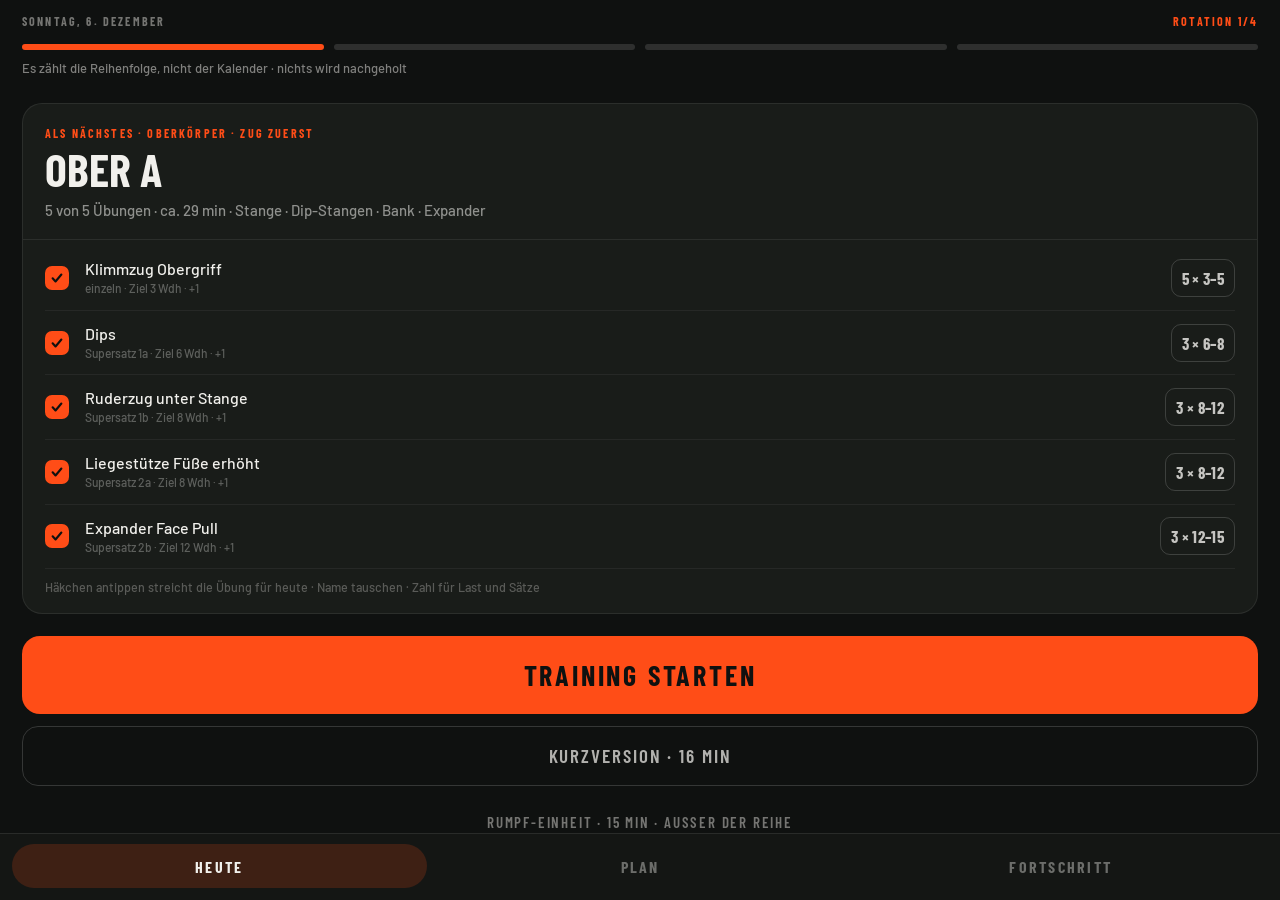
==== commit 0386d7a7: "CR-003 auf Grundform übertragen: Becken und Rumpf Wie bei CR-002 nur der inhaltliche Teil — §7 und d" ====
--- a/Grundform.html
+++ b/Grundform.html
@@ -130,11 +130,14 @@
   { id:'hinge-bridge',  name:'Hüftheben einbeinig',     short:'Hüftheben 1B',  pattern:'hinge', label:'Hüftbeuge',          equip:'–',                   kind:'bw',   unit:'Wdh je Seite',   cue:'Ferse drücken, Rippen unten',       rest:45,  lvl:1 },
   { id:'hinge-band',    name:'Expander-Good-Morning',   short:'Exp. Hinge',    pattern:'hinge', label:'Hüftbeuge',          equip:'Expander',            kind:'bw',   unit:'Wiederholungen', cue:'Spannung aus dem Gesäß',            rest:60,  lvl:1 },
 
-  { id:'core-hang-knee',name:'Hängendes Knieheben',     short:'Knieheben',     pattern:'core',  label:'Rumpf',              equip:'Klimmzugstange',      kind:'bw',   unit:'Wiederholungen', cue:'Becken kippen, kein Schwung',       rest:60,  lvl:2, next:'core-hang-leg', prev:'core-plank' },
-  { id:'core-hang-leg', name:'Hängendes Beinheben',     short:'Beinheben',     pattern:'core',  label:'Rumpf',              equip:'Klimmzugstange',      kind:'bw',   unit:'Wiederholungen', cue:'Beine gestreckt, langsam zurück',   rest:60,  lvl:3, prev:'core-hang-knee' },
+  { id:'core-hang-knee',name:'Hängendes Knieheben',     short:'Knieheben',     pattern:'core',  label:'Rumpf',              equip:'Klimmzugstange',      kind:'bw',   unit:'Wiederholungen', cue:'Becken kippen, kein Schwung',       rest:60,  lvl:2, next:'core-hang-leg', prev:'core-plank', locked:'Verstärkt die Beckenkippung — erst nach dem Becken-Test' },
+  { id:'core-hang-leg', name:'Hängendes Beinheben',     short:'Beinheben',     pattern:'core',  label:'Rumpf',              equip:'Klimmzugstange',      kind:'bw',   unit:'Wiederholungen', cue:'Beine gestreckt, langsam zurück',   rest:60,  lvl:3, prev:'core-hang-knee', locked:'Verstärkt die Beckenkippung — erst nach dem Becken-Test' },
   { id:'core-pallof',   name:'Pallof Press mit Expander',short:'Pallof Press', pattern:'core',  label:'Rumpf',              equip:'Expander',            kind:'bw',   unit:'Wdh je Seite',   cue:'Rumpf gegen Rotation halten',       rest:45,  lvl:2 },
-  { id:'core-hollow',   name:'Hollow-Body-Halten',      short:'Hollow Hold',   pattern:'core',  label:'Rumpf',              equip:'–',                   kind:'bw',   unit:'Sekunden',       cue:'Rücken flach am Boden',             rest:45,  lvl:2, prev:'core-plank' },
-  { id:'core-plank',    name:'Planke',                  short:'Planke',        pattern:'core',  label:'Rumpf',              equip:'–',                   kind:'bw',   unit:'Sekunden',       cue:'Gesäß fest, Becken kippen',         rest:45,  lvl:1 },
+  { id:'core-hollow',   name:'Hollow-Body-Halten',      short:'Hollow Hold',   pattern:'core',  label:'Rumpf',              equip:'–',                   kind:'bw',   unit:'Sekunden',       cue:'Rücken flach am Boden',             rest:45,  lvl:2, prev:'core-plank', locked:'Verstärkt die Beckenkippung — erst nach dem Becken-Test' },
+  { id:'core-plank',    name:'Planke',                  short:'Planke',        pattern:'core',  label:'Rumpf',              equip:'–',                   kind:'bw',   unit:'Sekunden',       cue:'Gesäß fest, Becken kippen',         rest:45,  lvl:1, next:'core-sideplank' },
+  { id:'core-tilt',     name:'Beckenkippung im Liegen', short:'Beckenkippung', pattern:'core',  label:'Rumpf',              equip:'Bank',                kind:'bw',   unit:'Atemzüge',       cue:'Ausatmen, Rippen senken',           rest:45,  lvl:1, next:'core-deadbug' },
+  { id:'core-deadbug',  name:'Dead Bug einbeinig',      short:'Dead Bug',      pattern:'core',  label:'Rumpf',              equip:'–',                   kind:'bw',   unit:'Wdh je Seite',   cue:'Satz endet, wenn der Rücken abhebt', rest:60,  lvl:2, prev:'core-tilt' },
+  { id:'core-sideplank',name:'Side Plank',              short:'Side Plank',    pattern:'core',  label:'Rumpf',              equip:'–',                   kind:'bw',   unit:'Sek je Seite',   cue:'Hüfte hoch, Rippen gesenkt',        rest:60,  lvl:2, prev:'core-plank' },
 
   { id:'rdelt-face',    name:'Expander Face Pull',      short:'Face Pull',     pattern:'rdelt', label:'Hintere Schulter',   equip:'Expander',            kind:'bw',   unit:'Wiederholungen', cue:'Hände zu den Ohren, Ellbogen hoch', rest:45,  lvl:2, prev:'rdelt-pullapart' },
   { id:'rdelt-fly',     name:'KH Reverse Fly',          short:'Reverse Fly',   pattern:'rdelt', label:'Hintere Schulter',   equip:'Kurzhanteln',         kind:'load', unit:'Wiederholungen', cue:'Nur Schulterblätter arbeiten',      rest:45,  lvl:2, w:8,  step:2, prev:'rdelt-face' },
@@ -193,7 +196,7 @@
       { exId:'dl',            role:'einzeln',      sets:4, lo:5,  hi:5,  reps:5,  w:60, prog:'weight' },
       { exId:'squat-bss',     role:'Supersatz 1a', sets:3, lo:8,  hi:10, reps:8,  w:16, prog:'weight' },
       { exId:'rdelt-fly',     role:'Supersatz 1b', sets:3, lo:12, hi:15, reps:12, w:8,  prog:'weight' },
-      { exId:'core-hang-knee',role:'Supersatz 2a', sets:3, lo:8,  hi:12, reps:8,  w:0,  prog:'reps' },
+      { exId:'core-sideplank',role:'Supersatz 2a', sets:3, lo:25, hi:40, reps:30, w:0,  prog:'reps' },
       { exId:'delt-lat',      role:'Supersatz 2b', sets:3, lo:12, hi:15, reps:12, w:8,  prog:'weight' },
     ],
     warm:[
@@ -248,6 +251,18 @@
       { text:'Tiefe Hocke halten, 60 s' },
       { text:'Ischios auf der Bank, 2 × 45 s je Seite', note:'Ferse auf die Bank, Rücken gerade, aus der Hüfte bewegen' },
     ]},
+  /* Läuft außerhalb der Rotation (CR-003 §6): 2–3× pro Woche,
+     verschiebt Ober/Unter nicht. Kein Aufwärmen und kein Cool-Down —
+     die Einheit ist selbst Mobility-Arbeit. */
+  { id:'rumpf', name:'RUMPF', kick:'Becken und Rumpf · außer der Reihe', mins:15, shortMins:9,
+    warmMins:0, coolMins:0, extra:true,
+    gear:'Boden · Bank · Matte oder Handtuch', short:[0, 1],
+    slots:[
+      { exId:'core-deadbug',  role:'einzeln',      sets:3, lo:6,  hi:10, reps:8,  w:0, prog:'reps' },
+      { exId:'core-tilt',     role:'Supersatz 1a', sets:3, lo:4,  hi:8,  reps:5,  w:0, prog:'reps' },
+      { exId:'core-sideplank',role:'Supersatz 1b', sets:3, lo:25, hi:40, reps:30, w:0, prog:'reps' },
+    ],
+    warm:[], cool:[] },
 ];
 const freshPlans = () => SESSIONS.map(s => s.slots.map(x => ({ ...x })));
 
@@ -260,12 +275,17 @@
    die Trainingslasten. */
 const CFG_DEFAULT = { n:2, bw:86 };
 let S = {
-  tab:'heute', rot:0, live:null, sheet:null, draft:null, pick:null,
+  tab:'heute', rot:0, sel:null, live:null, sheet:null, draft:null, pick:null,
   plans: freshPlans(), history:[], suggest:[], notes:[], cfg:{ ...CFG_DEFAULT },
 };
-const sess      = () => SESSIONS[S.rot];
-const curSlots  = () => S.plans[S.rot];
-const nextSess  = () => SESSIONS[(S.rot + 1) % SESSIONS.length];
+/* `rot` ist die Position in der Ober/Unter-Rotation. `sel` zeigt auf
+   eine Einheit außerhalb davon (die Rumpf-Einheit) und ist sonst null.
+   ROT_N zählt nur die Rotations-Einheiten – Extras verschieben sie nicht. */
+const ROT_N     = SESSIONS.filter(x => !x.extra).length;
+const selIdx    = () => (S.live ? S.live.si : (S.sel != null ? S.sel : S.rot));
+const sess      = () => SESSIONS[selIdx()];
+const curSlots  = () => S.plans[selIdx()];
+const nextSess  = () => SESSIONS[(S.rot + 1) % ROT_N];
 let timer = null;
 let wakeLock = null;
 const scrollMemo = {};
@@ -274,7 +294,7 @@
 
 function persist(){
   try {
-    localStorage.setItem(STORE, JSON.stringify({ tab:S.tab, rot:S.rot, live:S.live, plans:S.plans,
+    localStorage.setItem(STORE, JSON.stringify({ tab:S.tab, rot:S.rot, sel:S.sel, live:S.live, plans:S.plans,
       pick:S.pick, history:S.history, suggest:S.suggest, notes:S.notes, cfg:S.cfg }));
   } catch(e){}
 }
@@ -285,10 +305,12 @@
     const s = JSON.parse(raw);
     if (!s) return;
     S.tab   = s.tab || 'heute';
-    S.rot   = (typeof s.rot === 'number' && s.rot >= 0 && s.rot < SESSIONS.length) ? s.rot : 0;
-    S.plans = (Array.isArray(s.plans) && s.plans.length === SESSIONS.length
-               && s.plans.every(p => Array.isArray(p) && p.length))
-              ? s.plans : freshPlans();
+    S.rot   = (typeof s.rot === 'number' && s.rot >= 0 && s.rot < ROT_N) ? s.rot : 0;
+    S.sel   = (typeof s.sel === 'number' && s.sel >= 0 && s.sel < SESSIONS.length) ? s.sel : null;
+    const fresh = freshPlans();
+    S.plans = (Array.isArray(s.plans) && s.plans.every(p => Array.isArray(p) && p.length))
+              ? fresh.map((f, i) => s.plans[i] || f)
+              : fresh;
     S.pick  = Array.isArray(s.pick) && s.pick.length
               ? s.pick.filter(i => Number.isInteger(i) && i >= 0 && i < S.plans[S.rot].length)
               : null;
@@ -399,10 +421,10 @@
       pct: Math.round((slot.reps - slot.lo) / Math.max(1, slot.hi - slot.lo) * 100),
     };
   }
-  const nx = ex.next ? byId(ex.next) : null;
+  const nx = chainStep(ex, 'next');
   return {
     name: ex.name,
-    big: ex.kind === 'load' ? num(slot.w) + ' kg' : slot.reps + ' Wdh',
+    big: ex.kind === 'load' ? num(slot.w) + ' kg' : slot.reps + ' ' + unitOf(ex),
     sub: slot.prog === 'weight' ? 'nächste Einheit +' + num(ex.step || 2.5) + ' kg'
          : nx ? 'nächste Einheit: ' + nx.name
          : 'Bereich ausgereizt',
@@ -677,13 +699,18 @@
     } catch(e){}
   },
 
+  /* Zwischen Rotation und Rumpf-Einheit umschalten. Die Rotation
+     bleibt dabei stehen, wo sie steht. */
+  selExtra: () => set({ sel: SESSIONS.findIndex(x => x.extra), pick:null }),
+  selRot:   () => set({ sel:null, pick:null }),
+
   tapEx:   i => set({ sheet:{ type:'swap', i } }),
   tapLoad: i => set({ sheet:{ type:'load', i }, draft:{ ...curSlots()[i] } }),
   closeSheet: () => set({ sheet:null, draft:null }),
 
   /* Rotation von Hand setzen – z. B. wenn eine Einheit im Garten
      an der Reihenfolge vorbei gelaufen ist. */
-  pickRot: i => set({ tab:'heute', rot:i, pick:null }),
+  pickRot: i => set({ tab:'heute', rot:i, sel:null, pick:null }),
 
   pickEx: id => {
     const i = S.sheet.i, ex = byId(id);
@@ -692,7 +719,7 @@
       const w = ex.kind === 'load' ? (ex.w || 0) : 0;
       return { ...s, exId:id, reps:s.lo, w, prog: ex.kind === 'load' ? 'weight' : 'reps' };
     });
-    set({ plans: S.plans.map((p, k) => (k === S.rot ? slots : p)), sheet:null, draft:null });
+    set({ plans: S.plans.map((p, k) => (k === selIdx() ? slots : p)), sheet:null, draft:null });
   },
 
   wUp:       () => draftBump('w',    draftStep(),  0),
@@ -710,7 +737,7 @@
   applyDraft: () => {
     const i = S.sheet.i, d = S.draft;
     const slots = curSlots().map((x, k) => (k === i ? { ...d } : x));
-    set({ plans: S.plans.map((p, k) => (k === S.rot ? slots : p)), sheet:null, draft:null });
+    set({ plans: S.plans.map((p, k) => (k === selIdx() ? slots : p)), sheet:null, draft:null });
   },
 
   inc: () => bump(1),
@@ -785,12 +812,13 @@
 
 function start(idx, short){
   clearInterval(timer);
+  const si = selIdx();
   const plan = buildPlan(idx);
   const warm = buildWarm(plan);
   acquireWakeLock();
   buzz(20);
   startTimer();
-  set({ live:{ plan, short, mins: estMins(idx), startedAt: Date.now(),
+  set({ live:{ plan, short, si, mins: estMins(idx), startedAt: Date.now(),
                phase: warm.length ? 'warm' : 'work', warm,
                ex:0, set:0, reps:plan[0].target,
                resting:false, rest:0, restMax:1, restEnd:0, done:false, log:[], skipped:[] } });
@@ -798,7 +826,7 @@
 
 function abort(){
   clearInterval(timer); releaseWakeLock();
-  set({ live:null, pick:null });
+  set({ live:null, pick:null, sel:null });
 }
 
 /* Doppelte Progression: erst Wiederholungen im Zielbereich hoch,
@@ -826,7 +854,7 @@
   const ex = byId(slot.exId);
   if (slot.prog === 'weight')
     return { ...slot, w: r1(slot.w + (ex.step || 2.5)), reps: slot.lo, hiStreak:0, loStreak:0 };
-  const nx = ex.next ? byId(ex.next) : null;
+  const nx = chainStep(ex, 'next');
   if (!nx) return null;
   return { ...slot, exId:nx.id, w: nx.w || 0, reps: slot.lo, hiStreak:0, loStreak:0,
            prog: nx.kind === 'load' ? 'weight' : 'reps' };
@@ -834,6 +862,15 @@
 
 /* Eine Stufe leichter: Gewicht runter, solange die Untergrenze das
    erlaubt – sonst die `prev`-Variante. */
+/* Gesperrte Übungen (CR-003) dürfen nie automatisch gewählt werden.
+   Die Kette wird deshalb weitergelaufen, bis eine freie Stufe kommt.
+   Von Hand bleiben sie im Tausch-Sheet erreichbar. */
+function chainStep(ex, dir){
+  let n = ex[dir] ? byId(ex[dir]) : null;
+  while (n && n.locked) n = n[dir] ? byId(n[dir]) : null;
+  return n;
+}
+
 function easier(slot){
   const ex = byId(slot.exId);
   if (slot.prog === 'weight') {
@@ -843,7 +880,7 @@
     if (w >= floor)
       return { ...slot, w, reps: slot.lo, hiStreak:0, loStreak:0 };
   }
-  const pv = ex.prev ? byId(ex.prev) : null;
+  const pv = chainStep(ex, 'prev');
   if (!pv) return null;
   return { ...slot, exId:pv.id, w: pv.w || 0, reps: slot.lo, hiStreak:0, loStreak:0,
            prog: pv.kind === 'load' ? 'weight' : 'reps' };
@@ -915,7 +952,9 @@
 function finish(){
   clearInterval(timer); releaseWakeLock();
   const l = S.live;
-  const rot = S.rot;
+  const si = l ? (l.si != null ? l.si : S.rot) : S.rot;
+  const rot = si;   /* Vorschläge hängen an der Einheit, nicht an der Rotation */
+  const isExtra = !!SESSIONS[si].extra;
   const notes = [], fresh = [];
   const slots = curSlots().map((slot, i) => {
     if (!l) return slot;
@@ -935,8 +974,11 @@
     live:null, tab:'fortschritt', pick:null, history,
     suggest: [...keep, ...fresh],
     notes,
-    plans: S.plans.map((p, k) => (k === rot ? slots : p)),
-    rot: (rot + 1) % SESSIONS.length,
+    plans: S.plans.map((p, k) => (k === si ? slots : p)),
+    /* Die Rumpf-Einheit läuft außer der Reihe und schiebt die
+       Rotation nicht weiter (CR-003 §6). */
+    rot: isExtra ? S.rot : (S.rot + 1) % ROT_N,
+    sel: null,
   });
 }
 
@@ -1035,6 +1077,19 @@
   set({ live:{ ...S.live, resting:false, rest:0, restEnd:0 } });
 }
 
+/* Gelegenheiten im Tagesablauf (CR-003 §3). Reine Checkliste, nichts
+   wird geloggt: Frequenz schlägt hier Volumen. */
+const ALLTAG = [
+  { when:'Abends im Bett',        what:'Rippenatmung auf dem Rücken, 10 Atemzüge', dur:'2 min',  kern:true },
+  { when:'Wasser kocht',          what:'Hüftbeuger-Ausfallschritt, beide Seiten',  dur:'90 s',   kern:true },
+  { when:'Zeit auf dem Boden',    what:'Dead Bug einbeinig, 2 × 8 je Seite',       dur:'3 min',  kern:true },
+  { when:'Zähneputzen',           what:'Einbeinstand, Becken neutral',             dur:'2 min',  kern:false },
+  { when:'Am Schreibtisch',       what:'Rippenatmung im Sitzen, 10 Atemzüge',      dur:'1 min',  kern:false },
+  { when:'Türrahmen im Vorbeigehen', what:'Brustdehnung, beide Seiten',            dur:'60 s',   kern:false },
+  { when:'Wartezeit im Stehen',   what:'Gesäß fest, Rippen senken, 5 Atemzüge',    dur:'30 s',   kern:false },
+  { when:'Vorm Aufstehen',        what:'Tiefe Hocke halten',                       dur:'60 s',   kern:false },
+];
+
 /* ── Rendering ────────────────────────────────────────────── */
 const act = (name, arg) =>
   `data-act="${name}"` + (arg !== undefined ? ` data-arg="${arg}"` : '');
@@ -1051,6 +1106,11 @@
    eine Einfachauswahl, hier ist aber jede Zeile unabhängig an/aus.
    Der leere Zustand hat eine sichtbare Kontur, damit erkennbar
    bleibt, dass man überhaupt tippen kann. */
+/* Kurzform der Maßeinheit für die Anzeige. Nicht jede Übung zählt
+   Wiederholungen – Side Plank sind Sekunden, Beckenkippung Atemzüge. */
+const UNIT_SHORT = { 'Wiederholungen':'Wdh', 'Sekunden':'Sek' };
+const unitOf = ex => UNIT_SHORT[ex.unit] || ex.unit;
+
 function checkbox(on, size){
   const s = size || 24, r = Math.round(s * 0.3), g = Math.round(s * 0.6);
   return `<div style="flex:none;width:${s}px;height:${s}px;border-radius:${r}px;box-sizing:border-box;
@@ -1078,27 +1138,29 @@
   const preview = curSlots().map((s, i) => {
     const x = slotView(s);
     const on = pick.includes(i);
-    const auto = s.reps < s.hi ? '+1 Wdh'
+    const auto = s.reps < s.hi ? '+1'
       : x.prog === 'weight'    ? '+' + num(x.step || 2.5) + ' kg'
-      : x.next                 ? 'dann ' + byId(x.next).short
+      : chainStep(x, 'next')   ? 'dann ' + chainStep(x, 'next').short
                                : 'Bereich oben';
     return { i, on, name:x.name, scheme:x.scheme, role:x.role,
-             prog: on ? x.role + ' · Ziel ' + s.reps + ' Wdh · ' + auto
+             prog: on ? x.role + ' · Ziel ' + s.reps + ' ' + unitOf(x) + ' · ' + auto
                       : 'gestrichen · zählt heute nicht' };
   });
   const mins = estMins(pick);
-  const segs = SESSIONS.map((s, i) =>
-    `<div style="flex:1;height:6px;border-radius:3px;background:${i === S.rot ? ACCENT : 'rgba(255,255,255,.13)'}"></div>`).join('');
+  const extra = !!se.extra;
+  const segs = SESSIONS.filter(x => !x.extra).map((s, i) =>
+    `<div style="flex:1;height:6px;border-radius:3px;background:${!extra && i === S.rot ? ACCENT : 'rgba(255,255,255,.13)'}"></div>`).join('');
 
   return `
 <div style="padding:14px 22px 28px">
   <div style="display:flex;align-items:baseline;justify-content:space-between">
     <div class="kick">${today()}</div>
-    <div class="kick kick-a">Rotation ${S.rot + 1}/${SESSIONS.length}</div>
+    <div class="kick kick-a">${extra ? 'Außer der Reihe' : 'Rotation ' + (S.rot + 1) + '/' + ROT_N}</div>
   </div>
 
   <div style="display:flex;align-items:center;gap:10px;margin-top:16px">${segs}</div>
-  <div style="font:500 13px/1.4 Barlow,sans-serif;color:rgba(241,240,236,.5);margin-top:9px">Es zählt die Reihenfolge, nicht der Kalender · nichts wird nachgeholt</div>
+  <div style="font:500 13px/1.4 Barlow,sans-serif;color:rgba(241,240,236,.5);margin-top:9px">${extra ? 'Verschiebt die Rotation nicht · ' + SESSIONS[S.rot].name + ' bleibt als nächstes dran'
+        : 'Es zählt die Reihenfolge, nicht der Kalender · nichts wird nachgeholt'}</div>
 
   ${S.suggest.map((sg, i) => `
   <div class="card" style="margin-top:18px;border:1px solid rgba(255,77,23,.45);padding:16px 18px">
@@ -1148,6 +1210,13 @@
     <div class="tap" ${act('startShort')} style="height:60px;border-radius:16px;border:1px solid rgba(255,255,255,.16);display:flex;align-items:center;justify-content:center">
       <span class="cd" style="font-weight:600;font-size:19px;letter-spacing:.1em;color:rgba(241,240,236,.72)">KURZVERSION · ${se.shortMins} MIN</span>
     </div>
+    ${extra
+      ? `<div class="tap" ${act('selRot')} style="height:48px;display:flex;align-items:center;justify-content:center">
+           <span class="cd" style="font-weight:600;font-size:15px;letter-spacing:.12em;text-transform:uppercase;color:rgba(241,240,236,.45)">Zurück zur Rotation</span>
+         </div>`
+      : `<div class="tap" ${act('selExtra')} style="height:48px;display:flex;align-items:center;justify-content:center">
+           <span class="cd" style="font-weight:600;font-size:15px;letter-spacing:.12em;text-transform:uppercase;color:rgba(241,240,236,.45)">Rumpf-Einheit · ${SESSIONS.find(x => x.extra).mins} min · außer der Reihe</span>
+         </div>`}
   </div>
 
   ${(() => { const m = milestoneOf(curSlots()[0]); return `
@@ -1170,7 +1239,7 @@
   <div style="font:500 15px/1.45 Barlow,sans-serif;color:rgba(241,240,236,.55);margin-top:8px;max-width:320px">Keine Wochentage. Bei 3–4 Einheiten pro Woche dauert ein Durchlauf 7–9 Tage.</div>
 
   <div style="display:flex;flex-direction:column;gap:12px;margin-top:24px">
-    ${SESSIONS.map((s, i) => {
+    ${SESSIONS.filter(x => !x.extra).map((s, i) => {
       const on   = i === S.rot;
       const sl   = S.plans[i];
       const list = sl.map(x => byId(x.exId).short).join(' · ');
@@ -1194,6 +1263,20 @@
     <div style="font:500 14px/1.5 Barlow,sans-serif;color:rgba(241,240,236,.8)">Termin geplatzt? Die nächste Einheit ist trotzdem die nächste in dieser Liste – nichts wird nachgeholt. Einheit antippen, um die Position von Hand zu setzen.</div>
   </div>
 
+  <div class="kick" style="margin-top:30px">Alltag · nebenbei</div>
+  <div style="font:500 13.5px/1.45 Barlow,sans-serif;color:rgba(241,240,236,.5);margin-top:6px">Nichts davon wird geloggt. Für Beweglichkeit zählt, wie oft — nicht, wie lang am Stück.</div>
+  <div style="display:flex;flex-direction:column;gap:1px;margin-top:14px">
+    ${ALLTAG.map(a => `
+    <div style="display:flex;align-items:baseline;gap:10px;padding:10px 0;border-bottom:1px solid rgba(255,255,255,.055)">
+      <div style="flex:1;min-width:0">
+        <div style="font:${a.kern ? '600' : '500'} 15px/1.3 Barlow,sans-serif;color:${a.kern ? '#F1F0EC' : 'rgba(241,240,236,.62)'}">${a.what}</div>
+        <div style="font:500 12.5px/1.35 Barlow,sans-serif;color:${a.kern ? ACCENT : 'rgba(241,240,236,.32)'};margin-top:2px">${a.when}</div>
+      </div>
+      <div class="cd" style="flex:none;font-weight:700;font-size:13px;color:rgba(241,240,236,.45);white-space:nowrap">${a.dur}</div>
+    </div>`).join('')}
+  </div>
+  <div style="font:500 12.5px/1.4 Barlow,sans-serif;color:rgba(241,240,236,.3);margin-top:10px">Die drei hervorgehobenen sind der Kern · Ziel: Hüftbeuger 5–10 min pro Woche und Seite, Atmung möglichst täglich</div>
+
   <div class="kick" style="margin-top:28px">Aufbau jeder Einheit</div>
   <div style="font:500 14px/1.5 Barlow,sans-serif;color:rgba(241,240,236,.5);margin-top:8px">Übung 1 einzeln und frisch, danach zwei Antagonisten-Supersätze. 1–2 Wiederholungen bleiben immer im Tank – kein Satz bis zum Versagen.</div>
 
@@ -1453,8 +1536,8 @@
       const low = Math.min(...got);
       const nx  = p.next ? byId(p.next) : null;
       milestone = p.short + ': ' + got.join(' · ') + (
-          low < p.target        ? ' — Ziel ' + p.target + ' Wdh, Bereich ' + p.lo + '–' + p.hi
-          : low < p.hi          ? ' — nächste Einheit ' + (p.target + 1) + ' Wdh'
+          low < p.target        ? ' — Ziel ' + p.target + ' ' + unitOf(p) + ', Bereich ' + p.lo + '–' + p.hi
+          : low < p.hi          ? ' — nächste Einheit ' + (p.target + 1) + ' ' + unitOf(p)
           : p.prog === 'weight' ? ' — Bereich oben, nächste Einheit schwerer'
           : nx                  ? ' — Bereich oben, nächste Stufe: ' + nx.name
                                 : ' — Bereich oben');
@@ -1486,7 +1569,7 @@
   <div style="margin-top:34px;text-align:center">
     <div class="cd" style="font-weight:700;font-size:12px;letter-spacing:.18em;text-transform:uppercase;color:rgba(241,240,236,.4)">Als nächstes</div>
     <div class="cd" style="font-weight:700;font-size:30px;line-height:1.1;margin-top:6px">${ex.short}</div>
-    <div style="font:500 15px Barlow,sans-serif;color:rgba(241,240,236,.5);margin-top:4px">Satz ${live.set + 1} · Ziel ${ex.target} Wdh</div>
+    <div style="font:500 15px Barlow,sans-serif;color:rgba(241,240,236,.5);margin-top:4px">Satz ${live.set + 1} · Ziel ${ex.target} ${unitOf(ex)}</div>
   </div>
   <div class="tap press" ${act('skipRest')} style="width:100%;height:74px;border-radius:18px;border:1px solid rgba(255,255,255,.18);display:flex;align-items:center;justify-content:center;margin-top:auto;flex:none">
     <span class="cd" style="font-weight:700;font-size:24px;letter-spacing:.1em;color:rgba(241,240,236,.8)">WEITER</span>
@@ -1545,7 +1628,8 @@
 
   if (S.sheet.type === 'swap') {
     const rank = e => (e.id === cur.id ? -1 : Math.abs(e.lvl - cur.lvl) + (e.equip === cur.equip ? 0 : 0.5));
-    const same  = DB.filter(e => e.pattern === cur.pattern).sort((a, b) => rank(a) - rank(b));
+    const same  = DB.filter(e => e.pattern === cur.pattern)
+      .sort((a, b) => (a.locked ? 1 : 0) - (b.locked ? 1 : 0) || rank(a) - rank(b));
     const other = DB.filter(e => e.pattern !== cur.pattern && e.equip === cur.equip).slice(0, 3);
 
     inner = `
@@ -1558,15 +1642,16 @@
   <div class="scroll" style="padding:14px 0 4px;display:flex;flex-direction:column;gap:8px">
     ${same.map(e => {
       const isCur = e.id === cur.id;
-      const badge = isCur ? 'Aktuell' : (Math.abs(e.lvl - cur.lvl) <= 1 ? 'Ähnlich' : '');
+      const badge = isCur ? 'Aktuell' : e.locked ? 'Gesperrt'
+                  : (Math.abs(e.lvl - cur.lvl) <= 1 ? 'Ähnlich' : '');
       return `
     <div class="tap" ${act('pickEx', e.id)} style="border:1px solid ${isCur ? 'rgba(255,77,23,.45)' : 'rgba(255,255,255,.09)'};background:${isCur ? 'rgba(255,77,23,.08)' : 'transparent'};border-radius:14px;padding:14px 16px;display:flex;align-items:center;gap:12px;flex:none">
       <div style="flex:1;min-width:0">
-        <div style="font:600 16px/1.25 Barlow,sans-serif;color:#F1F0EC">${e.name}</div>
-        <div style="font:500 13px/1.35 Barlow,sans-serif;color:rgba(241,240,236,.42);margin-top:2px">${e.equip} · ${e.cue}</div>
+        <div style="font:600 16px/1.25 Barlow,sans-serif;color:${e.locked ? 'rgba(241,240,236,.45)' : '#F1F0EC'}">${e.name}</div>
+        <div style="font:500 13px/1.35 Barlow,sans-serif;color:${e.locked ? 'rgba(255,77,23,.75)' : 'rgba(241,240,236,.42)'};margin-top:2px">${e.locked || e.equip + ' · ' + e.cue}</div>
       </div>
-      ${badge ? `<div style="flex:none;padding:4px 9px;border-radius:7px;background:${isCur ? ACCENT : 'rgba(255,77,23,.14)'}">
-        <span class="cd" style="font-weight:700;font-size:11px;letter-spacing:.12em;text-transform:uppercase;color:${isCur ? '#0F1110' : ACCENT}">${badge}</span>
+      ${badge ? `<div style="flex:none;padding:4px 9px;border-radius:7px;background:${isCur ? ACCENT : e.locked ? 'rgba(255,255,255,.09)' : 'rgba(255,77,23,.14)'}">
+        <span class="cd" style="font-weight:700;font-size:11px;letter-spacing:.12em;text-transform:uppercase;color:${isCur ? '#0F1110' : e.locked ? 'rgba(241,240,236,.5)' : ACCENT}">${badge}</span>
       </div>` : ''}
     </div>`;
     }).join('')}
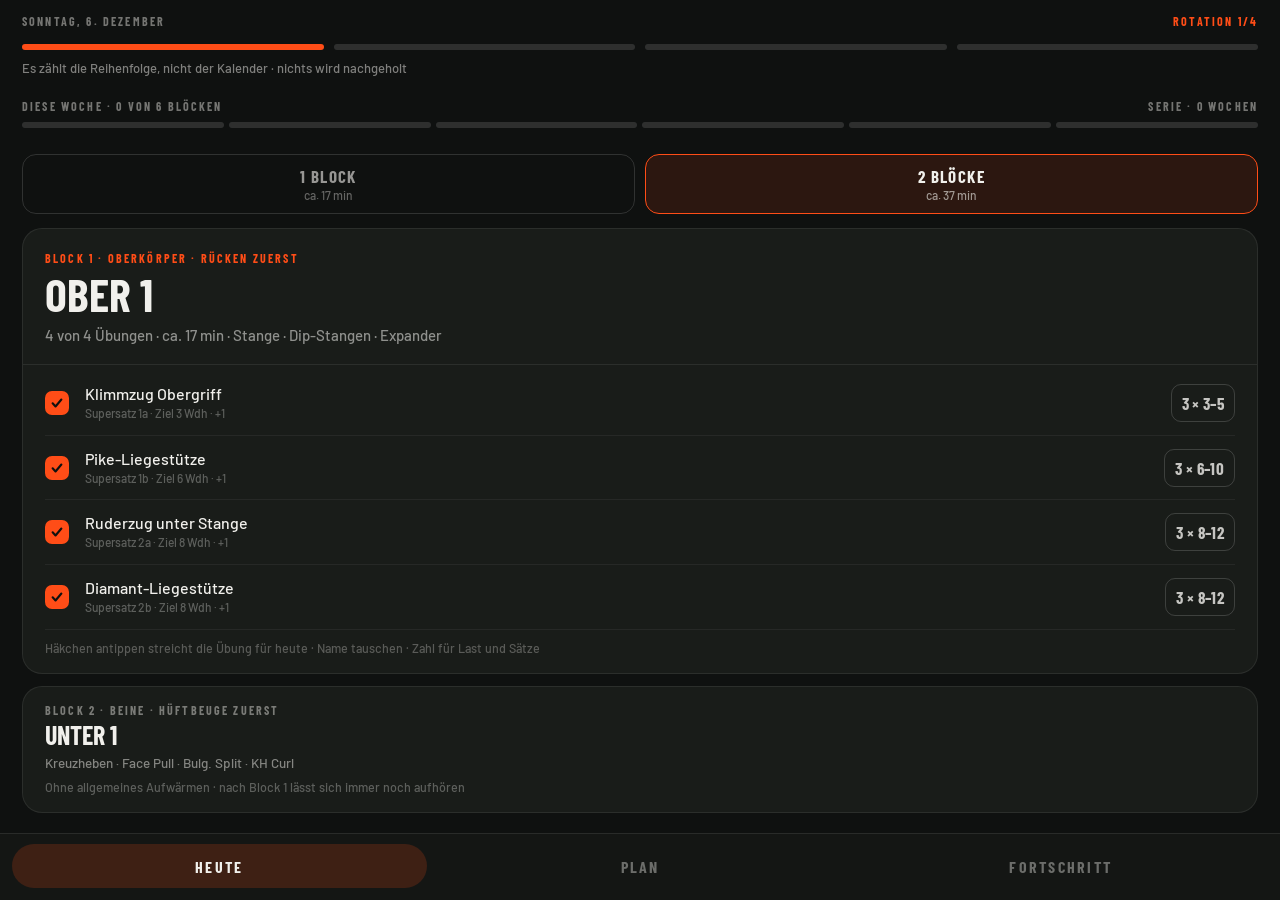
==== commit d308fc77: "CR-004: Baukasten aus vier Blöcken statt Ober/Unter-Einheiten Pro Tag 1 oder 2 Blöcke, Wochenziel un" ====
--- a/Grundform.html
+++ b/Grundform.html
@@ -151,112 +151,96 @@
 ];
 const byId = id => DB.find(e => e.id === id);
 
-/* ── Die vier Einheiten ───────────────────────────────────────
-   Rotation statt Wochentage: Ober A → Unter A → Ober B →
-   Unter B → Ober A. Es zählt die Reihenfolge, nicht der
-   Kalender. Nichts wird nachgeholt.
-   `role` ist die Ausführungsform: die erste Übung einzeln, der
-   Rest in Antagonisten-Supersätzen. `lo`/`hi` ist der
-   Wdh-Zielbereich, `reps` das aktuelle Ziel darin.
-   `short` sind die drei Übungen der Kurzversion.
+/* ── Die vier Blöcke (CR-004) ─────────────────────────────────
+   Baukasten statt Ober/Unter-Einheiten: vier Blöcke à ~17–21 min
+   in Rotation Ober 1 → Unter 1 → Ober 2 → Unter 2 → Ober 1. Pro Tag
+   1 Block (Minimum) oder 2 – zwei hintereinander sind durch die
+   Rotation immer Ober + Unter, also Ganzkörper. Es zählt die
+   Reihenfolge, nicht der Kalender. Nichts wird nachgeholt.
+   Jeder Block: zwei Antagonisten-Supersätze à 3 Runden. `rest` am
+   b-Slot ist die Pause nach der Runde und schlägt die Pause aus
+   dem Katalog – sonst bekäme Kreuzheben die 45 s vom Face Pull.
+   `lo`/`hi` ist der Wdh-Zielbereich, `reps` das aktuelle Ziel.
    `warm` sind die Aufwärm-Schritte. `for` bindet einen Schritt an
    eine Übung – ist sie gestrichen, entfällt der Schritt. `ramp`
-   rechnet die aktuelle Arbeitslast dieser Übung in den Text
-   ein, statt ein Gewicht fest zu verdrahten.
-   `cool` sind die Cool-Down-Schritte nach dem letzten Satz –
-   gleiches `for`-Prinzip, kein `ramp`, kein Tracking, kein
-   Ziel. Kürzer als das Aufwärmen und optional (Link zum
-   Überspringen), weil es als erstes weichen soll, wenn die
-   Zeit knapp wird. ------------------------------------------ */
+   rechnet die aktuelle Arbeitslast dieser Übung in den Text ein.
+   Schritte ohne `for`/`ramp` sind allgemeines Aufwärmen und
+   entfallen beim zweiten Block des Tages.
+   `cool` sind die Cool-Down-Schritte – nur nach dem letzten Block
+   des Tages, optional, ohne Tracking. ------------------------- */
+const COOL_OBER = [
+  { text:'Brust an Türrahmen oder Dip-Stange, 2 × 45 s je Seite' },
+  { text:'Brustwirbelsäule über die Bank, 60–90 s', note:'Minimum bei Zeitnot' },
+  { text:'Passiver Hang an der Stange, 2 × 30 s' },
+];
+const COOL_UNTER = [
+  { text:'Hüftbeuger im Ausfallschritt, 2 × 45 s je Seite', note:'Minimum bei Zeitnot' },
+  { text:'Tiefe Hocke halten, 60 s' },
+  { text:'Ischios auf der Bank, 2 × 45 s je Seite', note:'Ferse auf die Bank, Rücken gerade, aus der Hüfte bewegen' },
+];
 const SESSIONS = [
-  { id:'oberA', name:'OBER A', kick:'Oberkörper · Zug zuerst', mins:29, shortMins:16, warmMins:6, coolMins:5,
-    gear:'Stange · Dip-Stangen · Bank · Expander', short:[0, 1, 2],
+  { id:'o1', name:'OBER 1', kick:'Oberkörper · Rücken zuerst', mins:17, warmMins:2, coolMins:5,
+    gear:'Stange · Dip-Stangen · Expander',
     slots:[
-      { exId:'pullup',        role:'einzeln',      sets:5, lo:3,  hi:5,  reps:3,  w:0,  prog:'reps' },
-      { exId:'dip',           role:'Supersatz 1a', sets:3, lo:6,  hi:8,  reps:6,  w:0,  prog:'reps' },
-      { exId:'row-inv',       role:'Supersatz 1b', sets:3, lo:8,  hi:12, reps:8,  w:0,  prog:'reps' },
-      { exId:'pushup-feet',   role:'Supersatz 2a', sets:3, lo:8,  hi:12, reps:8,  w:0,  prog:'reps' },
-      { exId:'rdelt-face',    role:'Supersatz 2b', sets:3, lo:12, hi:15, reps:12, w:0,  prog:'reps' },
+      { exId:'pullup',        role:'Supersatz 1a', sets:3, lo:3,  hi:5,  reps:3,  w:0,  prog:'reps' },
+      { exId:'pushup-pike',   role:'Supersatz 1b', sets:3, lo:6,  hi:10, reps:6,  w:0,  prog:'reps', rest:90 },
+      { exId:'row-inv',       role:'Supersatz 2a', sets:3, lo:8,  hi:12, reps:8,  w:0,  prog:'reps' },
+      { exId:'pushup-diamond',role:'Supersatz 2b', sets:3, lo:8,  hi:12, reps:8,  w:0,  prog:'reps', rest:60 },
     ],
     warm:[
-      { text:'10 Armkreise vor und zurück, dann 15 Pull-Apart mit dem Expander' },
-      { text:'Schulter-Außenrotation mit Expander, 2 × 15 Wdh', note:'Ellbogen bleiben am Körper' },
-      { text:'30 s an der Stange hängen, Schultern aktiv nach unten', for:'pullup' },
-      { text:'8 langsame Liegestütze mit Händen auf der Bank', for:'pushup-feet' },
-      { text:'2 Klimmzüge nur negativ, je 3 s ablassen', for:'pullup' },
+      { text:'15 Pull-Apart, dann Schulter-Außenrotation mit Expander, 15 Wdh', note:'Ellbogen bleiben am Körper' },
+      { text:'30 s an der Stange hängen, dann 2 Klimmzüge nur negativ, je 3 s ablassen', for:'pullup' },
+      { text:'5 Pike-Liegestütze mit halbem Weg', for:'pushup-pike' },
     ],
-    cool:[
-      { text:'Brust an Türrahmen oder Dip-Stange, 2 × 45 s je Seite' },
-      { text:'Brustwirbelsäule über die Bank, 60–90 s', note:'Minimum bei Zeitnot' },
-      { text:'Passiver Hang an der Stange, 2 × 30 s' },
-    ]},
-  { id:'unterA', name:'UNTER A', kick:'Beine · Hüftbeuge zuerst', mins:33, shortMins:18, warmMins:5, coolMins:7,
-    gear:'Langhantel · Kurzhanteln · Bank · Stange', short:[0, 1, 3],
+    cool: COOL_OBER },
+  { id:'u1', name:'UNTER 1', kick:'Beine · Hüftbeuge zuerst', mins:21, warmMins:3, coolMins:7,
+    gear:'Langhantel · Kurzhanteln · Bank · Expander',
     slots:[
-      { exId:'dl',            role:'einzeln',      sets:4, lo:5,  hi:5,  reps:5,  w:60, prog:'weight' },
-      { exId:'squat-bss',     role:'Supersatz 1a', sets:3, lo:8,  hi:10, reps:8,  w:16, prog:'weight' },
-      { exId:'rdelt-fly',     role:'Supersatz 1b', sets:3, lo:12, hi:15, reps:12, w:8,  prog:'weight' },
-      { exId:'core-sideplank',role:'Supersatz 2a', sets:3, lo:25, hi:40, reps:30, w:0,  prog:'reps' },
-      { exId:'delt-lat',      role:'Supersatz 2b', sets:3, lo:12, hi:15, reps:12, w:8,  prog:'weight' },
+      { exId:'dl',            role:'Supersatz 1a', sets:3, lo:5,  hi:5,  reps:5,  w:60, prog:'weight' },
+      { exId:'rdelt-face',    role:'Supersatz 1b', sets:3, lo:12, hi:15, reps:12, w:0,  prog:'reps', rest:120 },
+      { exId:'squat-bss',     role:'Supersatz 2a', sets:3, lo:8,  hi:10, reps:8,  w:16, prog:'weight' },
+      { exId:'curl-db',       role:'Supersatz 2b', sets:3, lo:8,  hi:12, reps:8,  w:14, prog:'weight', rest:60 },
     ],
     warm:[
       { text:'10 Hüftheben zweibeinig, dann 10 Hüftkreise je Seite' },
+      { text:'Kreuzheben-Aufbausätze: 5 Wdh leere Stange', ramp:'dl' },
       { text:'8 Split Squats ohne Last je Seite', for:'squat-bss' },
-      { text:'Kreuzheben-Aufbausätze: 5 Wdh leere Stange', ramp:'dl' },
-      { text:'20 s toter Hang zur Vorbereitung des Kniehebens', for:'core-hang-knee' },
     ],
-    cool:[
-      { text:'Hüftbeuger im Ausfallschritt, 2 × 45 s je Seite', note:'Minimum bei Zeitnot' },
-      { text:'Tiefe Hocke halten, 60 s' },
-      { text:'Ischios auf der Bank, 2 × 45 s je Seite', note:'Ferse auf die Bank, Rücken gerade, aus der Hüfte bewegen' },
-    ]},
-  { id:'oberB', name:'OBER B', kick:'Oberkörper · Druck über Kopf', mins:30, shortMins:16, warmMins:6, coolMins:5,
-    gear:'Stange · Langhantel · Kurzhanteln', short:[0, 1, 2],
+    cool: COOL_UNTER },
+  { id:'o2', name:'OBER 2', kick:'Oberkörper · Brust zuerst', mins:17, warmMins:2, coolMins:5,
+    gear:'Dip-Stangen · Stange · Bank · Langhantel',
     slots:[
-      { exId:'chinup',        role:'einzeln',      sets:5, lo:4,  hi:6,  reps:4,  w:0,  prog:'reps' },
-      { exId:'pushup-pike',   role:'Supersatz 1a', sets:3, lo:6,  hi:10, reps:6,  w:0,  prog:'reps' },
-      { exId:'row-pendlay',   role:'Supersatz 1b', sets:3, lo:5,  hi:8,  reps:5,  w:40, prog:'weight' },
-      { exId:'pushup-diamond',role:'Supersatz 2a', sets:3, lo:8,  hi:12, reps:8,  w:0,  prog:'reps' },
-      { exId:'curl-db',       role:'Supersatz 2b', sets:3, lo:8,  hi:12, reps:8,  w:14, prog:'weight' },
+      { exId:'dip',           role:'Supersatz 1a', sets:3, lo:6,  hi:8,  reps:6,  w:0,  prog:'reps' },
+      { exId:'chinup',        role:'Supersatz 1b', sets:3, lo:4,  hi:6,  reps:4,  w:0,  prog:'reps', rest:90 },
+      { exId:'pushup-feet',   role:'Supersatz 2a', sets:3, lo:8,  hi:12, reps:8,  w:0,  prog:'reps' },
+      { exId:'row-pendlay',   role:'Supersatz 2b', sets:3, lo:5,  hi:8,  reps:5,  w:40, prog:'weight', rest:60 },
     ],
     warm:[
       { text:'15 Pull-Apart mit dem Expander, dann 10 Wandengel' },
-      { text:'Schulter-Außenrotation mit Expander, 2 × 15 Wdh', note:'Ellbogen bleiben am Körper' },
-      { text:'30 s hängen, dann 3 Scapula Pull-ups', for:'chinup' },
-      { text:'8 Liegestütze Hände erhöht, dann 5 Pike-Liegestütze halber Weg', for:'pushup-pike' },
+      { text:'8 Liegestütze mit Händen auf der Bank, dann 5 Dips mit halbem Weg', for:'dip' },
       { text:'Pendlay-Aufbausätze: 8 Wdh leere Stange', ramp:'row-pendlay' },
     ],
-    cool:[
-      { text:'Brust an Türrahmen oder Dip-Stange, 2 × 45 s je Seite' },
-      { text:'Brustwirbelsäule über die Bank, 60–90 s', note:'Minimum bei Zeitnot' },
-      { text:'Passiver Hang an der Stange, 2 × 30 s' },
-    ]},
-  { id:'unterB', name:'UNTER B', kick:'Beine · Kniebeuge zuerst', mins:32, shortMins:17, warmMins:5, coolMins:7,
-    gear:'Kurzhanteln · Langhantel · Bank · Expander', short:[0, 1, 4],
+    cool: COOL_OBER },
+  { id:'u2', name:'UNTER 2', kick:'Beine · Kniebeuge zuerst', mins:19, warmMins:2, coolMins:7,
+    gear:'Kurzhanteln · Langhantel · Expander',
     slots:[
-      { exId:'squat-front',   role:'einzeln',      sets:4, lo:6,  hi:8,  reps:6,  w:18, prog:'weight' },
-      { exId:'rdl',           role:'Supersatz 1a', sets:3, lo:8,  hi:10, reps:8,  w:50, prog:'weight' },
-      { exId:'rdelt-face',    role:'Supersatz 1b', sets:3, lo:12, hi:15, reps:12, w:0,  prog:'reps' },
-      { exId:'stepup',        role:'Supersatz 2a', sets:3, lo:8,  hi:10, reps:8,  w:14, prog:'weight' },
-      { exId:'core-pallof',   role:'Supersatz 2b', sets:3, lo:10, hi:12, reps:10, w:0,  prog:'reps' },
+      { exId:'squat-front',   role:'Supersatz 1a', sets:3, lo:6,  hi:8,  reps:6,  w:18, prog:'weight' },
+      { exId:'core-pallof',   role:'Supersatz 1b', sets:3, lo:10, hi:12, reps:10, w:0,  prog:'reps', rest:120 },
+      { exId:'rdl',           role:'Supersatz 2a', sets:3, lo:8,  hi:10, reps:8,  w:50, prog:'weight' },
+      { exId:'delt-lat',      role:'Supersatz 2b', sets:3, lo:12, hi:15, reps:12, w:8,  prog:'weight', rest:60 },
     ],
     warm:[
-      { text:'10 Hüftkreise je Seite, dann 10 Knöchel-Wippen je Seite' },
-      { text:'10 Kniebeugen ohne Last, 3 s abwärts', for:'squat-front' },
-      { text:'8 Hüftheben zweibeinig, dann 5 RDL mit leerer Stange', for:'rdl' },
+      { text:'10 Hüftkreise je Seite, dann 10 Kniebeugen ohne Last, 3 s abwärts' },
       { text:'Front-Rack-Kniebeugen zum Einfühlen', ramp:'squat-front', join:': 5 Wdh mit ' },
+      { text:'5 RDL mit leerer Stange', for:'rdl' },
     ],
-    cool:[
-      { text:'Hüftbeuger im Ausfallschritt, 2 × 45 s je Seite', note:'Minimum bei Zeitnot' },
-      { text:'Tiefe Hocke halten, 60 s' },
-      { text:'Ischios auf der Bank, 2 × 45 s je Seite', note:'Ferse auf die Bank, Rücken gerade, aus der Hüfte bewegen' },
-    ]},
+    cool: COOL_UNTER },
   /* Läuft außerhalb der Rotation (CR-003 §6): 2–3× pro Woche,
      verschiebt Ober/Unter nicht. Kein Aufwärmen und kein Cool-Down —
      die Einheit ist selbst Mobility-Arbeit. */
-  { id:'rumpf', name:'RUMPF', kick:'Becken und Rumpf · außer der Reihe', mins:15, shortMins:9,
+  { id:'rumpf', name:'RUMPF', kick:'Becken und Rumpf · außer der Reihe', mins:15,
     warmMins:0, coolMins:0, extra:true,
-    gear:'Boden · Bank · Matte oder Handtuch', short:[0, 1],
+    gear:'Boden · Bank · Matte oder Handtuch',
     slots:[
       { exId:'core-deadbug',  role:'einzeln',      sets:3, lo:6,  hi:10, reps:8,  w:0, prog:'reps' },
       { exId:'core-tilt',     role:'Supersatz 1a', sets:3, lo:4,  hi:8,  reps:5,  w:0, prog:'reps' },
@@ -273,11 +257,80 @@
    Zielbereichs, ab der die Schwierigkeit springt. `cfg.bw` ist das
    Körpergewicht – es geht NUR in den Fortschritts-Score ein, nie in
    die Trainingslasten. */
-const CFG_DEFAULT = { n:2, bw:86 };
+/* `cfg.weekGoal` ist das Wochenziel in Blöcken (Mo–So) für Zähler
+   und Serie auf dem Heute-Screen. */
+const CFG_DEFAULT = { n:2, bw:86, weekGoal:6 };
+/* `blocks` ist die Wahl auf dem Heute-Screen: 1 oder 2 Blöcke. */
 let S = {
-  tab:'heute', rot:0, sel:null, live:null, sheet:null, draft:null, pick:null,
+  tab:'heute', rot:0, sel:null, live:null, sheet:null, draft:null, pick:null, blocks:2,
   plans: freshPlans(), history:[], suggest:[], notes:[], cfg:{ ...CFG_DEFAULT },
 };
+
+/* ── Migration Ober/Unter → Blöcke (CR-004) ──────────────────
+   `PLAN_VER` 2 = Blockmodell. Ältere Stände tragen keinen
+   `planVer`. Die Blöcke laufen mit ihrer eigenen Übungsauswahl;
+   übernommen wird der Stand (Wdh, Last, Streaks) je Übung:
+   1. Der alte Slot laut OLD_MAP, wenn dort dieselbe Übung steht
+      oder eine Variante aus ihrer Kette (`next` immer, `prev` nur
+      zwischen Körpergewichts-Übungen – sonst würde Hüftheben den
+      Kreuzheben-Slot übernehmen).
+   2. Sonst irgendein noch freier alter Slot mit genau der Übung
+      (von Hand getauschte Übungen landen so im richtigen Block).
+   3. Sonst die Startwerte des Blocks.
+   Dieselbe Familien-Regel ordnet die alten Verlaufseinträge den
+   Block-Slots zu, damit die Fortschritts-Kurven nicht abreißen. */
+const PLAN_VER = 2;
+const OLD_IDS = ['oberA', 'unterA', 'oberB', 'unterB'];
+const OLD_MAP = {
+  oberA:  ['o1#0', 'o2#0', 'o1#2', 'o2#2', 'u1#1'],
+  unterA: ['u1#0', 'u1#2', null,   null,   'u2#3'],
+  oberB:  ['o2#1', 'o1#1', 'o2#3', 'o1#3', 'u1#3'],
+  unterB: ['u2#0', 'u2#2', null,   null,   'u2#1'],
+};
+const BLOCK_KEYS = SESSIONS.filter(x => !x.extra).flatMap(x => x.slots.map((_, k) => x.id + '#' + k));
+const defOf = nk => { const [sid, k] = nk.split('#'); return SESSIONS.find(x => x.id === sid).slots[+k].exId; };
+function chainIds(id, dir){
+  const out = [], seen = new Set([id]);
+  for (let e = byId(id); e && e[dir] && !seen.has(e[dir]); e = byId(e[dir])) { seen.add(e[dir]); out.push(e[dir]); }
+  return out;
+}
+function sameFamily(defId, id){
+  if (id === defId) return true;
+  if (chainIds(defId, 'next').includes(id)) return true;
+  const d = byId(defId), c = byId(id);
+  return !!(d && c && d.kind === 'bw' && c.kind === 'bw' && chainIds(defId, 'prev').includes(id));
+}
+function migratePlans(old){
+  const fresh = freshPlans();
+  const oldAt = ok => { const [sid, j] = ok.split('#'); const oi = OLD_IDS.indexOf(sid); return old[oi] && old[oi][+j]; };
+  const newSrc = {};
+  OLD_IDS.forEach(sid => OLD_MAP[sid].forEach((nk, j) => { if (nk) newSrc[nk] = sid + '#' + j; }));
+  const allOld = OLD_IDS.flatMap((sid, oi) => (old[oi] || []).map((_, j) => sid + '#' + j));
+  const pick = {}, used = new Set();
+  BLOCK_KEYS.forEach(nk => {
+    const src = newSrc[nk], o = src && oldAt(src);
+    if (o && sameFamily(defOf(nk), o.exId)) { pick[nk] = src; used.add(src); }
+  });
+  BLOCK_KEYS.forEach(nk => {
+    if (pick[nk]) return;
+    const src = allOld.find(ok => !used.has(ok) && oldAt(ok) && oldAt(ok).exId === defOf(nk));
+    if (src) { pick[nk] = src; used.add(src); }
+  });
+  Object.entries(pick).forEach(([nk, src]) => {
+    const [sid, k] = nk.split('#');
+    const si = SESSIONS.findIndex(x => x.id === sid);
+    const f = fresh[si][+k];
+    const slot = { ...oldAt(src), role:f.role, sets:f.sets };
+    delete slot.rest;
+    if (f.rest) slot.rest = f.rest;
+    fresh[si][+k] = slot;
+  });
+  /* Rumpf-Einheit stand schon vorher an Index 4. */
+  const ri = SESSIONS.findIndex(x => x.extra);
+  if (Array.isArray(old[4]) && old[4].length) fresh[ri] = old[4];
+  return fresh;
+}
+
 /* `rot` ist die Position in der Ober/Unter-Rotation. `sel` zeigt auf
    eine Einheit außerhalb davon (die Rumpf-Einheit) und ist sonst null.
    ROT_N zählt nur die Rotations-Einheiten – Extras verschieben sie nicht. */
@@ -294,7 +347,7 @@
 
 function persist(){
   try {
-    localStorage.setItem(STORE, JSON.stringify({ tab:S.tab, rot:S.rot, sel:S.sel, live:S.live, plans:S.plans,
+    localStorage.setItem(STORE, JSON.stringify({ planVer:PLAN_VER, blocks:S.blocks, tab:S.tab, rot:S.rot, sel:S.sel, live:S.live, plans:S.plans,
       pick:S.pick, history:S.history, suggest:S.suggest, notes:S.notes, cfg:S.cfg }));
   } catch(e){}
 }
@@ -308,9 +361,12 @@
     S.rot   = (typeof s.rot === 'number' && s.rot >= 0 && s.rot < ROT_N) ? s.rot : 0;
     S.sel   = (typeof s.sel === 'number' && s.sel >= 0 && s.sel < SESSIONS.length) ? s.sel : null;
     const fresh = freshPlans();
-    S.plans = (Array.isArray(s.plans) && s.plans.every(p => Array.isArray(p) && p.length))
-              ? fresh.map((f, i) => s.plans[i] || f)
-              : fresh;
+    const okPlans = Array.isArray(s.plans) && s.plans.every(p => Array.isArray(p) && p.length);
+    const migrate = okPlans && s.planVer !== PLAN_VER;
+    S.plans = !okPlans ? fresh
+            : migrate  ? migratePlans(s.plans)
+            :            fresh.map((f, i) => s.plans[i] || f);
+    S.blocks = s.blocks === 1 ? 1 : 2;
     S.pick  = Array.isArray(s.pick) && s.pick.length
               ? s.pick.filter(i => Number.isInteger(i) && i >= 0 && i < S.plans[S.rot].length)
               : null;
@@ -329,6 +385,12 @@
       if (left > 0) { S.live.rest = left; }
       else { S.live.resting = false; S.live.rest = 0; }
     }
+    /* Nach der Migration passen Rotation, Auswahl, Vorschläge und
+       eine laufende Einheit nicht mehr zu den Indizes – neu ab Ober 1. */
+    if (migrate) {
+      Object.assign(S, { rot:0, sel:null, pick:null, suggest:[], live:null });
+      persist();
+    }
     // Gesamtzeit läuft ebenfalls weiter, also Timer wieder anwerfen.
     if (S.live && !S.live.done) startTimer();
   } catch(e){}
@@ -371,6 +433,7 @@
     : (s.w > 0 ? '+' + num(s.w) + ' kg Rucksack' : 'Körpergewicht');
   return {
     ...ex, sets:s.sets, target:s.reps, lo:s.lo, hi:s.hi, w:s.w, prog:s.prog, role:s.role,
+    rest: s.rest || ex.rest,
     scheme: s.sets + ' × ' + range(s) +
             (ex.kind === 'load' ? ' · ' + num(s.w) + ' kg' : (s.w > 0 ? ' · +' + num(s.w) + ' kg' : '')),
     detail: load + ' · ' + ex.cue,
@@ -397,13 +460,11 @@
 const sameIdx = (a, b) => a.length === b.length && a.every((x, i) => x === b[i]);
 const setsOf  = idx => idx.reduce((a, i) => a + curSlots()[i].sets, 0);
 
-/* Zeitbudget: die dokumentierten Werte für die volle Einheit und
-   die Kurzversion stehen fest, freie Auswahl wird über die
-   Satzzahl geschätzt. */
+/* Zeitbudget: der dokumentierte Wert für den vollen Block steht
+   fest, freie Auswahl wird über die Satzzahl geschätzt. */
 function estMins(idx){
   const se = sess(), all = curSlots().map((_, i) => i);
   if (sameIdx(idx, all))              return se.mins;
-  if (sameIdx(idx, [...se.short].sort((a, b) => a - b))) return se.shortMins;
   const w = se.warmMins || 5;
   return w + Math.round((se.mins - w) * setsOf(idx) / Math.max(1, setsOf(all)));
 }
@@ -447,7 +508,11 @@
     ts: Date.now(), session: sess().name, sessionId: sess().id,
     /* Die beim Abschluss eingefrorene Dauer – nicht neu rechnen,
        sonst zählt die Zeit auf dem Abschluss-Screen mit. */
-    durMs: l.durMs != null ? l.durMs : (l.startedAt ? Date.now() - l.startedAt : null),
+    /* `startedAt` ist der Start des Trainingstags (Gesamt-Timer),
+       `blockAt` der Start dieses Blocks – gespeichert wird die
+       Dauer des Blocks. */
+    durMs: !l.startedAt ? null
+         : (l.durMs != null ? l.startedAt + l.durMs : Date.now()) - (l.blockAt || l.startedAt),
     doneSets: l.log.length, totalSets: l.plan.reduce((a, p) => a + p.sets, 0),
     exCount: exs.length, planCount: l.plan.length,
     skipped: [...skipped].map(i => l.plan[i].short),
@@ -482,10 +547,11 @@
 
 /* Aufwärm-Schritte für den tatsächlich gewählten Plan. Schritte zu
    gestrichenen Übungen fallen weg. */
-function buildWarm(plan){
+function buildWarm(plan, chained){
   const steps = sess().warm || [];
   return steps.map(s => {
     const link = s.for || s.ramp;
+    if (chained && !link) return null;
     if (link && !plan.some(p => p.id === link)) return null;
     if (!s.ramp) return { text:s.text, done:false };
     const r = rampLoad(plan, s.ramp);
@@ -510,6 +576,8 @@
    Cool-Downs soll der Bildschirm an bleiben, auch ohne Berührung
    (40-s-Halten liest sich sonst nicht ab). */
 function coolOrDone(plan, extra, l){
+  /* Zweiter Block geplant: Übergang statt Cool-Down. */
+  if (l && l.chain > 0 && !sess().extra) return { ...extra, phase:'next', resting:false };
   const cool = buildCool(plan);
   if (cool.length) return { ...extra, phase:'cool', cool, resting:false };
   releaseWakeLock();
@@ -541,7 +609,22 @@
    Klimmzug-mit-Zusatzlast und damit eine neue ID. Der Slot bleibt
    derselbe, also bleibt die Reihe zusammenhängend und der
    Stufenwechsel wird als Marker sichtbar statt als Abbruch. */
-const slotKey = (h, e) => h.sessionId + '#' + e.slotIdx;
+/* Alte Ober/Unter-Einträge laufen auf den Block-Slot ihrer
+   Übungsfamilie – zuerst der Slot laut OLD_MAP, sonst der erste
+   passende. Ohne Treffer bleibt der alte Schlüssel (eigene Kurve). */
+const keyMemo = new Map();
+const slotKey = (h, e) => {
+  const k = h.sessionId + '#' + e.slotIdx;
+  const m = OLD_MAP[h.sessionId];
+  if (!m) return k;
+  const mk = k + '#' + e.id;
+  if (!keyMemo.has(mk)) {
+    const pos = m[e.slotIdx];
+    keyMemo.set(mk, pos && sameFamily(defOf(pos), e.id) ? pos
+                    : BLOCK_KEYS.find(nk => sameFamily(defOf(nk), e.id)) || k);
+  }
+  return keyMemo.get(mk);
+};
 
 function exSeries(key, cfg){
   const out = [];
@@ -666,8 +749,11 @@
   goPlan:        () => set({ tab:'plan' }),
   goFortschritt: () => set({ tab:'fortschritt' }),
 
-  startFull:  () => start(pickIdx(), false),
-  startShort: () => { S.pick = null; start([...sess().short].sort((a, b) => a - b), true); },
+  startFull:  () => {
+    const n = sess().extra ? 1 : S.blocks;
+    start(pickIdx(), { chain: n - 1, dayTot: n });
+  },
+  setBlocks:  b => { buzz(15); set({ blocks: b === 1 ? 1 : 2 }); },
 
   /* Übung für heute streichen bzw. zurückholen. Die letzte
      verbleibende lässt sich nicht abwählen. */
@@ -789,9 +875,11 @@
   cfgNDown: () => set({ cfg:{ ...S.cfg, n: Math.max(1, S.cfg.n - 1) } }),
   cfgBwUp:   () => set({ cfg:{ ...S.cfg, bw: Math.min(200, S.cfg.bw + 1) } }),
   cfgBwDown: () => set({ cfg:{ ...S.cfg, bw: Math.max(40, S.cfg.bw - 1) } }),
+  cfgGoalUp:   () => set({ cfg:{ ...S.cfg, weekGoal: Math.min(14, S.cfg.weekGoal + 1) } }),
+  cfgGoalDown: () => set({ cfg:{ ...S.cfg, weekGoal: Math.max(1,  S.cfg.weekGoal - 1) } }),
   pickChart: id => set({ chartEx: id }),
 
-  completeSet, skipRest, skipEx, endHere, abort, finish,
+  completeSet, skipRest, skipEx, endHere, abort, finish, chainGo, chainStop,
 };
 
 function draftStep(){ const dex = byId(S.draft.exId); return dex.step || 1; }
@@ -810,15 +898,20 @@
   set({});
 }
 
-function start(idx, short){
+/* `o.chain` = wie viele Blöcke danach noch geplant sind,
+   `o.dayStart` hält den Gesamt-Timer über die Blöcke hinweg,
+   `o.dayN`/`o.dayTot` = Position im Trainingstag. */
+function start(idx, o = {}){
   clearInterval(timer);
   const si = selIdx();
   const plan = buildPlan(idx);
-  const warm = buildWarm(plan);
+  const warm = buildWarm(plan, !!o.chained);
   acquireWakeLock();
   buzz(20);
   startTimer();
-  set({ live:{ plan, short, si, mins: estMins(idx), startedAt: Date.now(),
+  const now = Date.now();
+  set({ live:{ plan, si, mins: estMins(idx), startedAt: o.dayStart || now, blockAt: now,
+               chain: o.chain || 0, dayN: o.dayN || 0, dayTot: o.dayTot || 1, dayNotes: o.dayNotes || [],
                phase: warm.length ? 'warm' : 'work', warm,
                ex:0, set:0, reps:plan[0].target,
                resting:false, rest:0, restMax:1, restEnd:0, done:false, log:[], skipped:[] } });
@@ -949,9 +1042,11 @@
   (x.slotIdx !== undefined ? x.slotIdx
    : (plan && plan[x.ex] && plan[x.ex].slotIdx !== undefined) ? plan[x.ex].slotIdx : x.ex);
 
-function finish(){
-  clearInterval(timer); releaseWakeLock();
-  const l = S.live;
+/* Abschluss eines Blocks: Progression, Verlauf, Vorschläge,
+   Rotation. Gibt den Patch zurück, statt ihn zu setzen – `finish`
+   und `chainGo` teilen sich das. Muss laufen, solange `S.live`
+   noch der Block ist (sess()/curSlots() hängen daran). */
+function commit(l){
   const si = l ? (l.si != null ? l.si : S.rot) : S.rot;
   const rot = si;   /* Vorschläge hängen an der Einheit, nicht an der Rotation */
   const isExtra = !!SESSIONS[si].extra;
@@ -970,16 +1065,44 @@
   const history = l ? [...S.history, historyEntry(l)].slice(-HISTORY_MAX) : S.history;
   /* Alte Vorschläge zum selben Slot ersetzen, nicht stapeln. */
   const keep = S.suggest.filter(x => !fresh.some(f => f.rot === x.rot && f.slotIdx === x.slotIdx));
-  set({
-    live:null, tab:'fortschritt', pick:null, history,
+  return {
+    history,
     suggest: [...keep, ...fresh],
-    notes,
+    notes: [...((l && l.dayNotes) || []), ...notes],
     plans: S.plans.map((p, k) => (k === si ? slots : p)),
     /* Die Rumpf-Einheit läuft außer der Reihe und schiebt die
        Rotation nicht weiter (CR-003 §6). */
     rot: isExtra ? S.rot : (S.rot + 1) % ROT_N,
-    sel: null,
+  };
+}
+
+function finish(){
+  clearInterval(timer); releaseWakeLock();
+  set({ ...commit(S.live), live:null, tab:'fortschritt', pick:null, sel:null });
+}
+
+/* Nächsten Block anhängen: den laufenden abschließen (eigener
+   Verlaufseintrag, Rotation +1) und den nächsten der Rotation
+   direkt starten. Gesamt-Timer läuft durch, allgemeines Aufwärmen
+   entfällt, Cool-Down kommt erst nach dem letzten Block. */
+function chainGo(){
+  const l = S.live;
+  if (!l || SESSIONS[l.si].extra) return;
+  clearInterval(timer);
+  const patch = commit({ ...l, durMs: Date.now() - l.startedAt });
+  Object.assign(S, patch, { live:null, sel:null, pick:null });
+  const dayN = (l.dayN || 0) + 1;
+  start(S.plans[S.rot].map((_, i) => i), {
+    chained:true, dayStart:l.startedAt, dayN, dayTot: Math.max(l.dayTot || 1, dayN + 1),
+    chain: Math.max(0, (l.chain || 0) - 1), dayNotes: patch.notes,
   });
+}
+/* Vom Übergang aus doch aufhören: ins Cool-Down dieses Blocks. */
+function chainStop(){
+  const l = S.live; if (!l) return;
+  const nl = { ...l, chain:0, dayTot:(l.dayN || 0) + 1 };
+  buzz(20);
+  set({ live:{ ...nl, ...coolOrDone(l.plan, {}, nl) } });
 }
 
 function bump(d){
@@ -1130,6 +1253,36 @@
 function fmtDate(ts){
   try { return new Date(ts).toLocaleDateString('de-DE', { weekday:'short', day:'numeric', month:'short' }); }
   catch(e){ return ''; }
+}
+
+/* ── Wochenziel und Serie (CR-004) ────────────────────────────
+   Woche = Montag bis Sonntag, Ortszeit. Gezählt werden Blöcke der
+   Rotation; eine alte Ober/Unter-Einheit zählt als zwei Blöcke,
+   die Rumpf-Einheit gar nicht. Serie = Wochen in Folge mit
+   erreichtem Ziel. Die laufende Woche zählt mit, sobald das Ziel
+   steht, bricht die Serie aber nicht, solange sie noch läuft. */
+function weekStart(ts){
+  const d = new Date(ts);
+  d.setHours(0, 0, 0, 0);
+  d.setDate(d.getDate() - (d.getDay() + 6) % 7);
+  return d.getTime();
+}
+function prevWeek(ws){ const d = new Date(ws); d.setDate(d.getDate() - 7); return weekStart(d.getTime()); }
+function weekStats(){
+  const blockIds = new Set(SESSIONS.filter(x => !x.extra).map(x => x.id));
+  const per = new Map();
+  S.history.forEach(h => {
+    const n = blockIds.has(h.sessionId) ? 1 : OLD_MAP[h.sessionId] ? 2 : 0;
+    if (!n) return;
+    const k = weekStart(h.ts);
+    per.set(k, (per.get(k) || 0) + n);
+  });
+  const goal = Math.max(1, S.cfg.weekGoal || CFG_DEFAULT.weekGoal);
+  const cur = weekStart(Date.now());
+  const n = per.get(cur) || 0;
+  let streak = n >= goal ? 1 : 0;
+  for (let w = prevWeek(cur); (per.get(w) || 0) >= goal; w = prevWeek(w)) streak++;
+  return { n, goal, streak };
 }
 
 function viewHeute(){
@@ -1148,6 +1301,13 @@
   });
   const mins = estMins(pick);
   const extra = !!se.extra;
+  const two = !extra && S.blocks === 2;
+  const nb = nextSess();
+  /* Zweiter Block ohne allgemeines Aufwärmen, ~1 min weniger. */
+  const mins2 = mins + nb.mins - 1;
+  const wk = weekStats();
+  const pips = Array.from({ length: Math.max(wk.goal, wk.n) }, (_, i) =>
+    `<div style="flex:1;height:6px;border-radius:3px;background:${i < wk.n ? ACCENT : 'rgba(255,255,255,.13)'}"></div>`).join('');
   const segs = SESSIONS.filter(x => !x.extra).map((s, i) =>
     `<div style="flex:1;height:6px;border-radius:3px;background:${!extra && i === S.rot ? ACCENT : 'rgba(255,255,255,.13)'}"></div>`).join('');
 
@@ -1161,6 +1321,12 @@
   <div style="display:flex;align-items:center;gap:10px;margin-top:16px">${segs}</div>
   <div style="font:500 13px/1.4 Barlow,sans-serif;color:rgba(241,240,236,.5);margin-top:9px">${extra ? 'Verschiebt die Rotation nicht · ' + SESSIONS[S.rot].name + ' bleibt als nächstes dran'
         : 'Es zählt die Reihenfolge, nicht der Kalender · nichts wird nachgeholt'}</div>
+
+  <div style="display:flex;align-items:baseline;justify-content:space-between;margin-top:22px">
+    <div class="kick">Diese Woche · ${wk.n} von ${wk.goal} Blöcken</div>
+    <div class="kick${wk.streak ? ' kick-a' : ''}">Serie · ${wk.streak} ${wk.streak === 1 ? 'Woche' : 'Wochen'}</div>
+  </div>
+  <div style="display:flex;gap:5px;margin-top:9px">${pips}</div>
 
   ${S.suggest.map((sg, i) => `
   <div class="card" style="margin-top:18px;border:1px solid rgba(255,77,23,.45);padding:16px 18px">
@@ -1177,9 +1343,18 @@
     </div>
   </div>`).join('')}
 
-  <div class="card" style="margin-top:26px;overflow:hidden">
+  ${extra ? '' : `
+  <div style="display:flex;gap:10px;margin-top:26px">
+    ${[1, 2].map(b => { const on = S.blocks === b; return `
+    <div class="tap" ${act('setBlocks', b)} style="flex:1;height:60px;border-radius:14px;border:1px solid ${on ? ACCENT : 'rgba(255,255,255,.14)'};background:${on ? 'rgba(255,77,23,.12)' : 'transparent'};display:flex;flex-direction:column;align-items:center;justify-content:center;gap:2px">
+      <span class="cd" style="font-weight:700;font-size:17px;letter-spacing:.08em;color:${on ? '#F1F0EC' : 'rgba(241,240,236,.6)'}">${b === 1 ? '1 BLOCK' : '2 BLÖCKE'}</span>
+      <span style="font:500 12px Barlow,sans-serif;color:rgba(241,240,236,${on ? '.6' : '.38'})">ca. ${b === 1 ? mins : mins2} min</span>
+    </div>`; }).join('')}
+  </div>`}
+
+  <div class="card" style="margin-top:${extra ? 26 : 14}px;overflow:hidden">
     <div style="padding:22px 22px 18px">
-      <div class="kick kick-a">Als nächstes · ${se.kick}</div>
+      <div class="kick kick-a">${two ? 'Block 1 · ' : 'Als nächstes · '}${se.kick}</div>
       <div class="cd" style="font-weight:700;font-size:46px;line-height:1;margin-top:6px">${se.name}</div>
       <div style="font:500 15px/1.4 Barlow,sans-serif;color:rgba(241,240,236,.55);margin-top:8px">${pick.length} von ${curSlots().length} Übungen · ca. ${mins} min · ${se.gear}</div>
     </div>
@@ -1202,13 +1377,18 @@
     </div>
   </div>
 
+  ${two ? `
+  <div class="card" style="margin-top:12px;padding:16px 22px">
+    <div class="kick">Block 2 · ${nb.kick}</div>
+    <div class="cd" style="font-weight:700;font-size:26px;line-height:1;margin-top:5px">${nb.name}</div>
+    <div style="font:500 13.5px/1.4 Barlow,sans-serif;color:rgba(241,240,236,.5);margin-top:6px">${S.plans[(S.rot + 1) % ROT_N].map(x => byId(x.exId).short).join(' · ')}</div>
+    <div style="font:500 12.5px/1.4 Barlow,sans-serif;color:rgba(241,240,236,.32);margin-top:6px">Ohne allgemeines Aufwärmen · nach Block 1 lässt sich immer noch aufhören</div>
+  </div>` : ''}
+
   <div style="display:flex;flex-direction:column;gap:12px;margin-top:22px">
     <div class="tap press primary" ${act('startFull')} style="height:78px">
       <span style="font-size:28px">${pick.length === curSlots().length ? 'TRAINING STARTEN'
         : pick.length === 1 ? '1 ÜBUNG STARTEN' : pick.length + ' ÜBUNGEN STARTEN'}</span>
-    </div>
-    <div class="tap" ${act('startShort')} style="height:60px;border-radius:16px;border:1px solid rgba(255,255,255,.16);display:flex;align-items:center;justify-content:center">
-      <span class="cd" style="font-weight:600;font-size:19px;letter-spacing:.1em;color:rgba(241,240,236,.72)">KURZVERSION · ${se.shortMins} MIN</span>
     </div>
     ${extra
       ? `<div class="tap" ${act('selRot')} style="height:48px;display:flex;align-items:center;justify-content:center">
@@ -1234,16 +1414,15 @@
 function viewPlan(){
   return `
 <div style="padding:14px 22px 28px">
-  <div class="kick">Ober A → Unter A → Ober B → Unter B</div>
+  <div class="kick">${SESSIONS.filter(x => !x.extra).map(x => x.name).join(' → ')}</div>
   <div class="cd" style="font-weight:700;font-size:44px;line-height:1;margin-top:4px">ROTATION</div>
-  <div style="font:500 15px/1.45 Barlow,sans-serif;color:rgba(241,240,236,.55);margin-top:8px;max-width:320px">Keine Wochentage. Bei 3–4 Einheiten pro Woche dauert ein Durchlauf 7–9 Tage.</div>
+  <div style="font:500 15px/1.45 Barlow,sans-serif;color:rgba(241,240,236,.55);margin-top:8px;max-width:330px">Keine Wochentage. Pro Tag 1 oder 2 Blöcke – zwei hintereinander sind immer Ober + Unter, also Ganzkörper.</div>
 
   <div style="display:flex;flex-direction:column;gap:12px;margin-top:24px">
     ${SESSIONS.filter(x => !x.extra).map((s, i) => {
       const on   = i === S.rot;
       const sl   = S.plans[i];
       const list = sl.map(x => byId(x.exId).short).join(' · ');
-      const kurz = s.short.map(k => byId(sl[k].exId).short).join(' · ');
       return `
     <div class="tap" ${act('pickRot', i)} style="background:#191C19;border:1px solid ${on ? 'rgba(255,77,23,.5)' : 'rgba(255,255,255,.08)'};border-radius:18px;padding:18px 20px">
       <div style="display:flex;align-items:baseline;justify-content:space-between;gap:12px">
@@ -1251,16 +1430,13 @@
         <div class="cd" style="font-weight:700;font-size:11px;letter-spacing:.14em;text-transform:uppercase;color:${on ? ACCENT : 'rgba(241,240,236,.35)'};white-space:nowrap">${on ? 'Als nächstes' : 'Position ' + (i + 1)}</div>
       </div>
       <div style="font:500 13.5px/1.4 Barlow,sans-serif;color:rgba(241,240,236,.5);margin-top:6px">${list}</div>
-      <div style="display:flex;gap:12px;margin-top:10px">
-        <div style="flex:none;white-space:nowrap;font:500 12.5px Barlow,sans-serif;color:rgba(241,240,236,.45)">ca. ${s.mins} min</div>
-        <div style="flex:1;min-width:0;font:500 12.5px/1.35 Barlow,sans-serif;color:rgba(241,240,236,.35)">Kurz ${s.shortMins} min: ${kurz}</div>
-      </div>
+      <div style="margin-top:10px;white-space:nowrap;font:500 12.5px Barlow,sans-serif;color:rgba(241,240,236,.45)">ca. ${s.mins} min · ${s.kick}</div>
     </div>`;
     }).join('')}
   </div>
 
   <div style="margin-top:22px;padding:16px 18px;border-radius:16px;background:rgba(255,77,23,.09);border:1px solid rgba(255,77,23,.22)">
-    <div style="font:500 14px/1.5 Barlow,sans-serif;color:rgba(241,240,236,.8)">Termin geplatzt? Die nächste Einheit ist trotzdem die nächste in dieser Liste – nichts wird nachgeholt. Einheit antippen, um die Position von Hand zu setzen.</div>
+    <div style="font:500 14px/1.5 Barlow,sans-serif;color:rgba(241,240,236,.8)">Termin geplatzt? Der nächste Block ist trotzdem der nächste in dieser Liste – nichts wird nachgeholt. Block antippen, um die Position von Hand zu setzen.</div>
   </div>
 
   <div class="kick" style="margin-top:30px">Alltag · nebenbei</div>
@@ -1277,8 +1453,8 @@
   </div>
   <div style="font:500 12.5px/1.4 Barlow,sans-serif;color:rgba(241,240,236,.3);margin-top:10px">Die drei hervorgehobenen sind der Kern · Ziel: Hüftbeuger 5–10 min pro Woche und Seite, Atmung möglichst täglich</div>
 
-  <div class="kick" style="margin-top:28px">Aufbau jeder Einheit</div>
-  <div style="font:500 14px/1.5 Barlow,sans-serif;color:rgba(241,240,236,.5);margin-top:8px">Übung 1 einzeln und frisch, danach zwei Antagonisten-Supersätze. 1–2 Wiederholungen bleiben immer im Tank – kein Satz bis zum Versagen.</div>
+  <div class="kick" style="margin-top:28px">Aufbau jedes Blocks</div>
+  <div style="font:500 14px/1.5 Barlow,sans-serif;color:rgba(241,240,236,.5);margin-top:8px">Zwei Antagonisten-Supersätze à 3 Runden. 1–3 Wiederholungen bleiben immer im Tank – kein Satz bis zum Versagen.</div>
 
   <div class="kick" style="margin-top:28px">Einstellungen</div>
   <div style="display:flex;gap:10px;margin-top:12px">
@@ -1299,7 +1475,18 @@
       </div>
     </div>
   </div>
-  <div style="font:500 13px/1.45 Barlow,sans-serif;color:rgba(241,240,236,.45);margin-top:9px">So viele Einheiten am oberen Ende des Zielbereichs, bevor die Schwierigkeit steigt. Das Körpergewicht geht nur in den Fortschritts-Score ein, nie in die Trainingslasten.</div>
+  <div style="display:flex;gap:10px;margin-top:10px">
+    <div style="flex:1;border:1px solid rgba(255,255,255,.1);border-radius:16px;padding:12px 14px">
+      <div class="cd" style="font-weight:700;font-size:11px;letter-spacing:.16em;text-transform:uppercase;color:rgba(241,240,236,.4)">Wochenziel · Blöcke</div>
+      <div style="display:flex;align-items:center;justify-content:space-between;margin-top:6px">
+        ${miniStepper('cfgGoalDown', false)}
+        <span class="cd num" style="font-weight:700;font-size:28px;line-height:1">${S.cfg.weekGoal}</span>
+        ${miniStepper('cfgGoalUp', true)}
+      </div>
+    </div>
+    <div style="flex:1"></div>
+  </div>
+  <div style="font:500 13px/1.45 Barlow,sans-serif;color:rgba(241,240,236,.45);margin-top:9px">Wochenziel: so viele Blöcke von Montag bis Sonntag, Grundlage für die Serie. So viele Einheiten am oberen Ende des Zielbereichs, bevor die Schwierigkeit steigt. Das Körpergewicht geht nur in den Fortschritts-Score ein, nie in die Trainingslasten.</div>
 </div>`;
 }
 
@@ -1429,9 +1616,10 @@
 
   const warming = live.phase === 'warm';
   const cooling = live.phase === 'cool';
+  const between = live.phase === 'next';
   const lastEx = live.ex + 1 >= plan.length;
   const cutStyle = 'font-weight:600;font-size:13px;letter-spacing:.13em;text-transform:uppercase;color:rgba(241,240,236,.38);padding:6px 0';
-  const cut = live.done ? '' : warming ? `
+  const cut = (live.done || between) ? '' : warming ? `
   <div style="display:flex;align-items:center;justify-content:flex-end;margin-top:10px">
     <div class="tap cd" ${act('warmGo')} style="${cutStyle}">Aufwärmen überspringen</div>
   </div>` : cooling ? `
@@ -1449,7 +1637,7 @@
     <div class="tap cd" ${act('abort')} style="font-weight:600;font-size:14px;letter-spacing:.14em;text-transform:uppercase;color:rgba(241,240,236,.4);padding:6px 0">Abbrechen</div>
     <div style="display:flex;align-items:baseline;gap:10px">
       <div class="cd num" style="font-weight:700;font-size:15px;color:${live.done ? 'rgba(241,240,236,.4)' : ACCENT}">${mmss(live.done && live.durMs ? Math.round(live.durMs / 1000) : elapsed(live))}</div>
-      <div class="cd" style="font-weight:700;font-size:14px;letter-spacing:.14em;text-transform:uppercase;color:rgba(241,240,236,.4)">${sess().name}${live.short ? ' · Kurz' : ''}</div>
+      <div class="cd" style="font-weight:700;font-size:14px;letter-spacing:.14em;text-transform:uppercase;color:rgba(241,240,236,.4)">${sess().name}${live.dayTot > 1 ? ' · ' + ((live.dayN || 0) + 1) + '/' + live.dayTot : ''}</div>
     </div>
   </div>
   <div style="display:flex;gap:5px;margin-top:12px">${segs}</div>
@@ -1483,6 +1671,30 @@
     <span style="font-size:28px">${offen ? 'LOS' : 'AUFWÄRMEN FERTIG'}</span>
   </div>
 </div>`;
+  } else if (between && !live.done) {
+    const nb = nextSess();
+    const nSlots = S.plans[(S.rot + 1) % ROT_N];
+    body = `
+<div style="flex:1;display:flex;flex-direction:column;padding:0 22px 14px;min-height:0">
+  <div style="padding-top:24px;flex:none">
+    <div class="cd kick-a" style="font-weight:700;font-size:13px;letter-spacing:.2em;text-transform:uppercase">Block ${(live.dayN || 0) + 1} fertig · ${doneSets} von ${totalSets} Sätzen</div>
+    <div class="cd" style="font-weight:700;font-size:40px;line-height:1;margin-top:6px">WEITER MIT ${nb.name}</div>
+    <div style="font:500 14px/1.4 Barlow,sans-serif;color:rgba(241,240,236,.5);margin-top:6px">${nb.kick} · ca. ${nb.mins - 1} min · ${nb.gear}</div>
+  </div>
+
+  <div class="scroll" data-key="live" style="flex:1;min-height:0;margin-top:18px">
+    ${nSlots.map(sl => { const x = slotView(sl); return `
+    <div style="padding:11px 0;border-bottom:1px solid rgba(255,255,255,.055)">
+      <div style="font:500 16px/1.3 Barlow,sans-serif">${x.name}</div>
+      <div style="font:500 12.5px/1.35 Barlow,sans-serif;color:rgba(241,240,236,.4);margin-top:2px">${x.role} · ${x.scheme}</div>
+    </div>`; }).join('')}
+  </div>
+
+  <div class="tap press primary" ${act('chainGo')} style="height:82px;border-radius:20px;flex:none;margin-top:14px">
+    <span style="font-size:28px">WEITER</span>
+  </div>
+  <div class="tap cd" ${act('chainStop')} style="flex:none;text-align:center;margin-top:8px;${cutStyle}">Hier aufhören · Cool-Down</div>
+</div>`;
   } else if (cooling && !live.done) {
     const cool = live.cool || [];
     const offen = cool.filter(c => !c.done).length;
@@ -1508,6 +1720,7 @@
   <div class="tap press primary" ${act('coolGo')} style="height:82px;border-radius:20px;flex:none;margin-top:14px">
     <span style="font-size:28px">${offen ? 'WEITER' : 'FERTIG'}</span>
   </div>
+  ${sess().extra ? '' : `<div class="tap cd" ${act('chainGo')} style="flex:none;text-align:center;margin-top:8px;${cutStyle}">Noch einen Block anhängen · ${nextSess().name}</div>`}
 </div>`;
   } else if (live.done) {
     /* Gemessene Dauer, wenn vorhanden – die Schätzung aus dem
@@ -1525,6 +1738,7 @@
       + (plan.length - skipped.length) + ' von ' + plan.length + ' Übungen'
       + (cutNames.length ? ' · gestrichen: ' + cutNames.join(', ') : '')
       + ' · als nächstes ' + nextSess().name;
+    const dayLabel = live.dayTot > 1 ? live.dayTot + ' Blöcke abgeschlossen' : 'Block abgeschlossen';
 
     /* Meilenstein-Zeile für die erste vollständig gemachte Übung. */
     const iDone = plan.findIndex((e, i) =>
@@ -1544,7 +1758,7 @@
     }
     body = `
 <div style="flex:1;display:flex;flex-direction:column;justify-content:center;padding:0 26px 40px;overflow-y:auto">
-  <div class="cd kick-a" style="font-weight:700;font-size:13px;letter-spacing:.2em;text-transform:uppercase">Einheit abgeschlossen</div>
+  <div class="cd kick-a" style="font-weight:700;font-size:13px;letter-spacing:.2em;text-transform:uppercase">${sess().extra ? 'Einheit abgeschlossen' : dayLabel}</div>
   <div class="cd" style="font-weight:700;font-size:76px;line-height:.92;margin-top:10px">${doneMin}<span style="font-size:38px"> min</span></div>
   <div style="font:500 16px/1.5 Barlow,sans-serif;color:rgba(241,240,236,.55);margin-top:10px">${summary}</div>
   <div class="card" style="margin-top:28px;padding:20px;border-radius:18px">
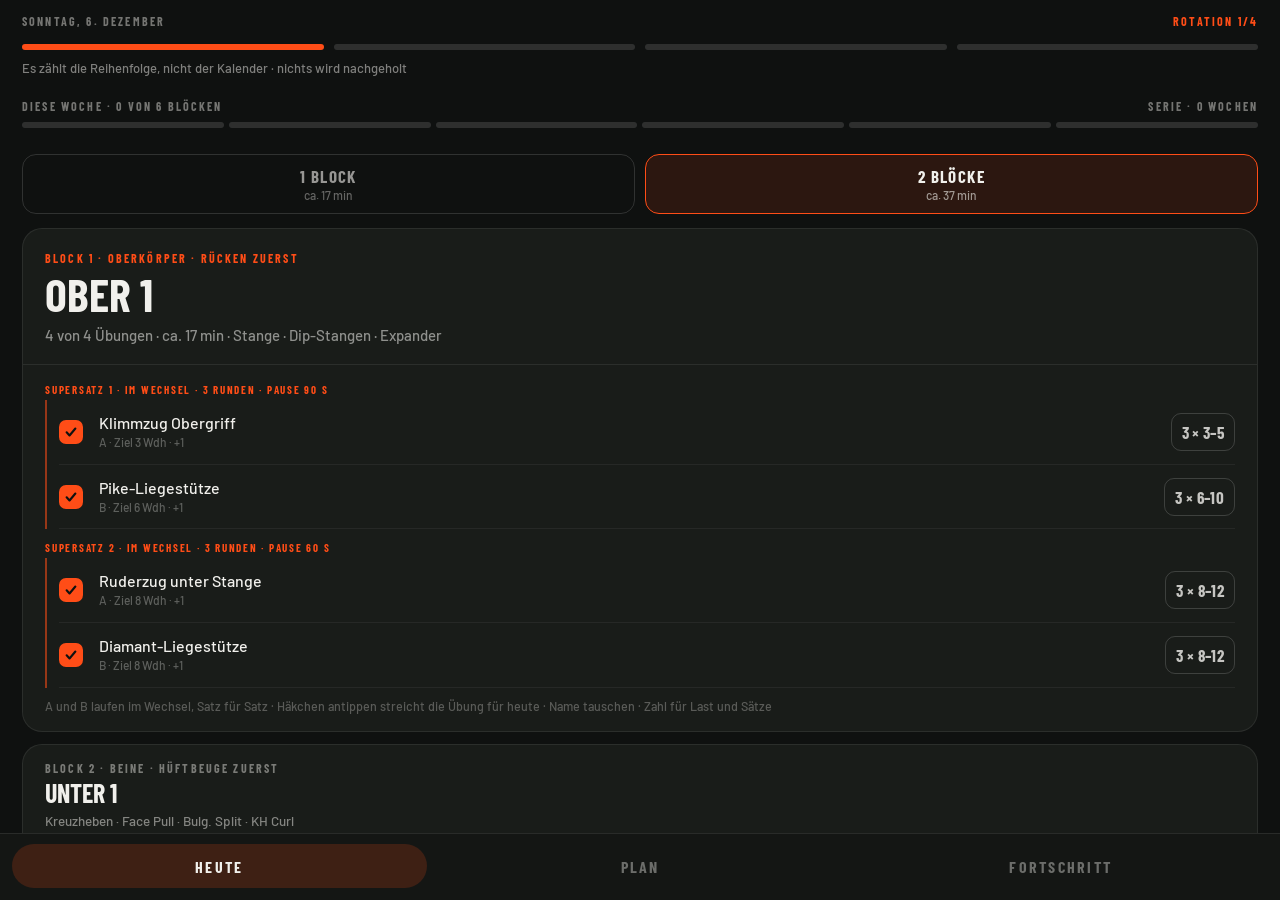
==== commit 430296cf: "Nächste Übung vorab und Supersätze sichtbar (Feedback Nov26, Punkt 5+6) Satz- und Pausen-Screen zeig" ====
--- a/Grundform.html
+++ b/Grundform.html
@@ -433,7 +433,7 @@
     : (s.w > 0 ? '+' + num(s.w) + ' kg Rucksack' : 'Körpergewicht');
   return {
     ...ex, sets:s.sets, target:s.reps, lo:s.lo, hi:s.hi, w:s.w, prog:s.prog, role:s.role,
-    rest: s.rest || ex.rest,
+    rest: s.rest || ex.rest, load,
     scheme: s.sets + ' × ' + range(s) +
             (ex.kind === 'load' ? ' · ' + num(s.w) + ' kg' : (s.w > 0 ? ' · +' + num(s.w) + ' kg' : '')),
     detail: load + ' · ' + ex.cue,
@@ -1295,9 +1295,23 @@
       : x.prog === 'weight'    ? '+' + num(x.step || 2.5) + ' kg'
       : chainStep(x, 'next')   ? 'dann ' + chainStep(x, 'next').short
                                : 'Bereich oben';
-    return { i, on, name:x.name, scheme:x.scheme, role:x.role,
-             prog: on ? x.role + ' · Ziel ' + s.reps + ' ' + unitOf(x) + ' · ' + auto
+    const m = /Supersatz\s*(\d+)([ab])/i.exec(x.role || '');
+    const tag = m ? m[2].toUpperCase() : x.role;
+    return { i, on, name:x.name, scheme:x.scheme, role:x.role, pair: m ? m[1] : null,
+             sets:x.sets, rest:x.rest,
+             prog: on ? tag + ' · Ziel ' + s.reps + ' ' + unitOf(x) + ' · ' + auto
                       : 'gestrichen · zählt heute nicht' };
+  });
+  /* Supersätze als Gruppe zeigen (Feedback Punkt 6): Kopfzeile mit
+     Runden und Pause, Akzent-Linie links. Einzelübungen bleiben
+     ohne Rahmen. Die Pause nach der Runde ist die des letzten
+     Partners – so läuft sie auch im Training. */
+  const groups = [];
+  preview.forEach(ex => {
+    const key = ex.pair ? 'p' + ex.pair : 'e' + ex.i;
+    let g = groups.find(x => x.key === key);
+    if (!g) groups.push(g = { key, pair: ex.pair, items: [] });
+    g.items.push(ex);
   });
   const mins = estMins(pick);
   const extra = !!se.extra;
@@ -1360,7 +1374,8 @@
     </div>
     <div style="height:1px;background:rgba(255,255,255,.08)"></div>
     <div style="padding:6px 22px 14px">
-      ${preview.map(ex => `
+      ${groups.map(g => {
+        const rows = g.items.map(ex => `
       <div style="display:flex;align-items:center;gap:6px;padding:7px 0;border-bottom:1px solid rgba(255,255,255,.055)">
         <div class="tap" ${act('togglePick', ex.i)} style="flex:none;width:44px;height:44px;margin-left:-10px;display:flex;align-items:center;justify-content:center">
           ${checkbox(ex.on, 24)}
@@ -1372,8 +1387,17 @@
         <div class="tap" ${act('tapLoad', ex.i)} style="flex:none;padding:8px 10px;border-radius:10px;border:1px solid rgba(255,255,255,${ex.on ? '.16' : '.07'})">
           <span class="cd" style="font-weight:700;font-size:17px;letter-spacing:.02em;color:rgba(241,240,236,${ex.on ? '.8' : '.3'});white-space:nowrap">${ex.scheme}</span>
         </div>
-      </div>`).join('')}
-      <div style="font:500 12.5px/1.4 Barlow,sans-serif;color:rgba(241,240,236,.3);padding:10px 0 2px">Häkchen antippen streicht die Übung für heute · Name tauschen · Zahl für Last und Sätze</div>
+      </div>`).join('');
+        if (!g.pair || g.items.length < 2) return rows;
+        const last = g.items[g.items.length - 1];
+        const rounds = Math.max(...g.items.map(x => x.sets));
+        return `
+      <div style="margin-top:12px">
+        <div class="cd" style="font-weight:700;font-size:11px;letter-spacing:.16em;text-transform:uppercase;color:${ACCENT}">Supersatz ${g.pair} · im Wechsel · ${rounds} Runden · Pause ${last.rest} s</div>
+        <div style="border-left:2px solid rgba(255,77,23,.55);padding-left:12px;margin-top:4px">${rows}</div>
+      </div>`;
+      }).join('')}
+      <div style="font:500 12.5px/1.4 Barlow,sans-serif;color:rgba(241,240,236,.3);padding:10px 0 2px">A und B laufen im Wechsel, Satz für Satz · Häkchen antippen streicht die Übung für heute · Name tauschen · Zahl für Last und Sätze</div>
     </div>
   </div>
 
@@ -1422,7 +1446,18 @@
     ${SESSIONS.filter(x => !x.extra).map((s, i) => {
       const on   = i === S.rot;
       const sl   = S.plans[i];
-      const list = sl.map(x => byId(x.exId).short).join(' · ');
+      /* Paare als „1 · A + B" je Zeile (Feedback Punkt 6). */
+      const prs = [];
+      sl.forEach(x => {
+        const m = /Supersatz\s*(\d+)/i.exec(x.role || '');
+        const key = m ? m[1] : null;
+        const g = key && prs.find(p => p.key === key);
+        if (g) g.names.push(byId(x.exId).short);
+        else prs.push({ key, names:[byId(x.exId).short] });
+      });
+      const list = prs.map(p => p.key
+        ? `<div><span style="color:${ACCENT};font-weight:600">Supersatz ${p.key}</span> · ${p.names.join(' + ')}</div>`
+        : `<div>${p.names.join(' · ')}</div>`).join('');
       return `
     <div class="tap" ${act('pickRot', i)} style="background:#191C19;border:1px solid ${on ? 'rgba(255,77,23,.5)' : 'rgba(255,255,255,.08)'};border-radius:18px;padding:18px 20px">
       <div style="display:flex;align-items:baseline;justify-content:space-between;gap:12px">
@@ -1595,6 +1630,35 @@
   ${tab('fortschritt','Fortschritt','goFortschritt')}
 </div>`;
 }
+
+/* „Danach"-Vorschau (Feedback Punkt 5): was nach dem Schritt
+   (`ex`, `set`) dran ist – Übung, Satz, Ziel, Last, Gerät –, damit
+   Hanteln und Stange schon vorbereitet werden können. Am Ende des
+   Blocks: nächster Block bzw. Cool-Down. */
+function upcoming(l, ex, set){
+  const st = nextStep(l, ex, set);
+  if (!st) {
+    if (l.chain > 0 && !sess().extra) return { kick:'Danach · nächster Block', name: nextSess().name, sub: nextSess().kick };
+    const cool = buildCool(l.plan).length;
+    return { kick:'Danach', name: cool ? 'Cool-Down' : 'Fertig', sub: cool ? 'Block ist durch' : '' };
+  }
+  const p = l.plan[st.ex];
+  const gap = st.swap ? 'Wechsel ' + SS_SWAP + ' s' : 'Pause ' + st.rest + ' s';
+  return {
+    kick: 'Danach · ' + gap,
+    name: p.short,
+    sub: 'Satz ' + (st.set + 1) + ' · Ziel ' + p.target + ' ' + unitOf(p)
+         + (p.load ? ' · ' + p.load : '') + (p.equip && p.equip !== '–' ? ' · ' + p.equip : ''),
+  };
+}
+const upcomingCard = u => `
+  <div style="flex:none;border:1px dashed rgba(255,255,255,.16);border-radius:14px;padding:10px 14px;margin-bottom:12px">
+    <div class="cd" style="font-weight:700;font-size:11px;letter-spacing:.16em;text-transform:uppercase;color:rgba(241,240,236,.4)">${u.kick}</div>
+    <div style="display:flex;align-items:baseline;gap:8px;margin-top:3px;min-width:0">
+      <div class="cd" style="flex:none;font-weight:700;font-size:19px">${u.name}</div>
+      <div style="flex:1;min-width:0;font:500 12.5px/1.3 Barlow,sans-serif;color:rgba(241,240,236,.5);white-space:nowrap;overflow:hidden;text-overflow:ellipsis">${u.sub}</div>
+    </div>
+  </div>`;
 
 function viewLive(){
   const live = S.live, plan = live.plan, ex = plan[live.ex];
@@ -1783,8 +1847,10 @@
   <div style="margin-top:34px;text-align:center">
     <div class="cd" style="font-weight:700;font-size:12px;letter-spacing:.18em;text-transform:uppercase;color:rgba(241,240,236,.4)">Als nächstes</div>
     <div class="cd" style="font-weight:700;font-size:30px;line-height:1.1;margin-top:6px">${ex.short}</div>
-    <div style="font:500 15px Barlow,sans-serif;color:rgba(241,240,236,.5);margin-top:4px">Satz ${live.set + 1} · Ziel ${ex.target} ${unitOf(ex)}</div>
-  </div>
+    <div style="font:500 15px Barlow,sans-serif;color:rgba(241,240,236,.5);margin-top:4px">Satz ${live.set + 1} · Ziel ${ex.target} ${unitOf(ex)}${ex.load ? ' · ' + ex.load : ''}</div>
+    ${ex.equip && ex.equip !== '–' ? `<div style="font:500 13px Barlow,sans-serif;color:rgba(241,240,236,.38);margin-top:3px">${ex.equip}</div>` : ''}
+  </div>
+  <div style="width:100%;margin-top:26px">${upcomingCard(upcoming(live, live.ex, live.set))}</div>
   <div class="tap press" ${act('skipRest')} style="width:100%;height:74px;border-radius:18px;border:1px solid rgba(255,255,255,.18);display:flex;align-items:center;justify-content:center;margin-top:auto;flex:none">
     <span class="cd" style="font-weight:700;font-size:24px;letter-spacing:.1em;color:rgba(241,240,236,.8)">WEITER</span>
   </div>
@@ -1821,6 +1887,7 @@
     </div>
   </div>
 
+  ${upcomingCard(upcoming(live, live.ex, live.set))}
   <div style="display:flex;gap:8px;margin-bottom:16px;flex:none">${chips}</div>
 
   <div class="tap press primary" ${act('completeSet')} style="height:86px;border-radius:20px;flex:none">
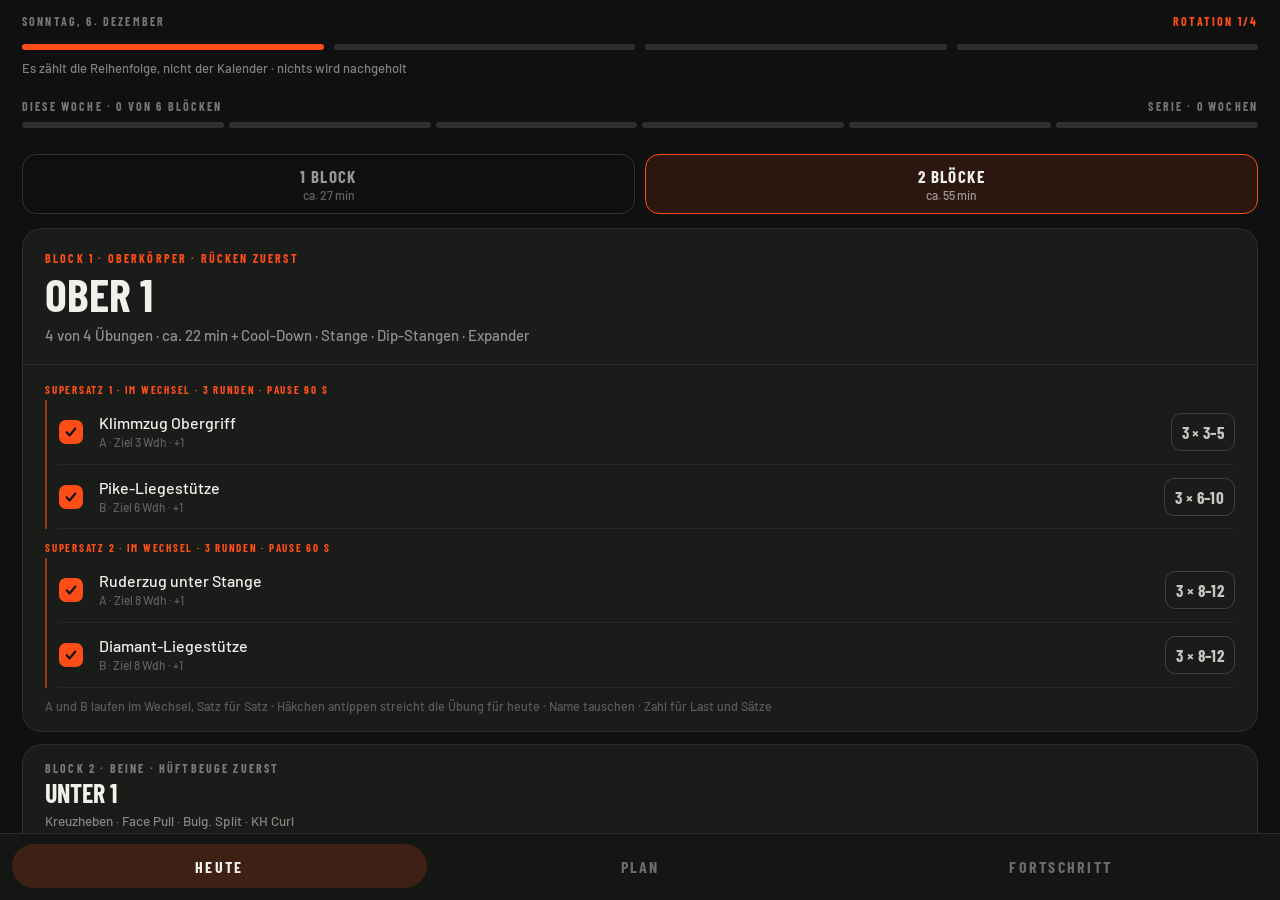
==== commit f11891bc: "Zeitschätzung korrigiert und aus Messungen lernen (Feedback Nov26, Punkt 4) Blockzeiten mit realisti" ====
--- a/Grundform.html
+++ b/Grundform.html
@@ -179,7 +179,7 @@
   { text:'Ischios auf der Bank, 2 × 45 s je Seite', note:'Ferse auf die Bank, Rücken gerade, aus der Hüfte bewegen' },
 ];
 const SESSIONS = [
-  { id:'o1', name:'OBER 1', kick:'Oberkörper · Rücken zuerst', mins:17, warmMins:2, coolMins:5,
+  { id:'o1', name:'OBER 1', kick:'Oberkörper · Rücken zuerst', mins:22, warmMins:3, coolMins:5,
     gear:'Stange · Dip-Stangen · Expander',
     slots:[
       { exId:'pullup',        role:'Supersatz 1a', sets:3, lo:3,  hi:5,  reps:3,  w:0,  prog:'reps' },
@@ -193,7 +193,7 @@
       { text:'5 Pike-Liegestütze mit halbem Weg', for:'pushup-pike' },
     ],
     cool: COOL_OBER },
-  { id:'u1', name:'UNTER 1', kick:'Beine · Hüftbeuge zuerst', mins:21, warmMins:3, coolMins:7,
+  { id:'u1', name:'UNTER 1', kick:'Beine · Hüftbeuge zuerst', mins:28, warmMins:4, coolMins:7,
     gear:'Langhantel · Kurzhanteln · Bank · Expander',
     slots:[
       { exId:'dl',            role:'Supersatz 1a', sets:3, lo:5,  hi:5,  reps:5,  w:60, prog:'weight' },
@@ -207,7 +207,7 @@
       { text:'8 Split Squats ohne Last je Seite', for:'squat-bss' },
     ],
     cool: COOL_UNTER },
-  { id:'o2', name:'OBER 2', kick:'Oberkörper · Brust zuerst', mins:17, warmMins:2, coolMins:5,
+  { id:'o2', name:'OBER 2', kick:'Oberkörper · Brust zuerst', mins:22, warmMins:3, coolMins:5,
     gear:'Dip-Stangen · Stange · Bank · Langhantel',
     slots:[
       { exId:'dip',           role:'Supersatz 1a', sets:3, lo:6,  hi:8,  reps:6,  w:0,  prog:'reps' },
@@ -221,7 +221,7 @@
       { text:'Pendlay-Aufbausätze: 8 Wdh leere Stange', ramp:'row-pendlay' },
     ],
     cool: COOL_OBER },
-  { id:'u2', name:'UNTER 2', kick:'Beine · Kniebeuge zuerst', mins:19, warmMins:2, coolMins:7,
+  { id:'u2', name:'UNTER 2', kick:'Beine · Kniebeuge zuerst', mins:26, warmMins:3, coolMins:7,
     gear:'Kurzhanteln · Langhantel · Expander',
     slots:[
       { exId:'squat-front',   role:'Supersatz 1a', sets:3, lo:6,  hi:8,  reps:6,  w:18, prog:'weight' },
@@ -238,7 +238,7 @@
   /* Läuft außerhalb der Rotation (CR-003 §6): 2–3× pro Woche,
      verschiebt Ober/Unter nicht. Kein Aufwärmen und kein Cool-Down —
      die Einheit ist selbst Mobility-Arbeit. */
-  { id:'rumpf', name:'RUMPF', kick:'Becken und Rumpf · außer der Reihe', mins:15,
+  { id:'rumpf', name:'RUMPF', kick:'Becken und Rumpf · außer der Reihe', mins:16,
     warmMins:0, coolMins:0, extra:true,
     gear:'Boden · Bank · Matte oder Handtuch',
     slots:[
@@ -460,13 +460,30 @@
 const sameIdx = (a, b) => a.length === b.length && a.every((x, i) => x === b[i]);
 const setsOf  = idx => idx.reduce((a, i) => a + curSlots()[i].sets, 0);
 
-/* Zeitbudget: der dokumentierte Wert für den vollen Block steht
-   fest, freie Auswahl wird über die Satzzahl geschätzt. */
+/* ── Zeitschätzung (Feedback Punkt 4) ─────────────────────────
+   Modellwert je Block (`mins`, ohne Cool-Down) aus realistischen
+   Satzzeiten: Satz 20–35 s (einbeinig/je Seite 55–80 s), 10 s
+   Eintragen, 45 s Wechsel, volle Pause nach jeder Runde und nach
+   dem Paar, 1–1,5 min Aufbau (Scheiben, Hanteln, Band). Die alten
+   Schätzungen rechneten mit 10–30 s pro Satz ohne Eintragen und
+   Aufbau und lagen deshalb ~15 min unter der Messung.
+   Sobald zwei vollständige Durchgänge eines Blocks gemessen sind,
+   gilt der Median der letzten fünf (`workMs` = Block ohne
+   Cool-Down) statt des Modells. */
+const CHAIN_SAVE = 2;   // zweiter Block: allgemeines Aufwärmen entfällt
+function blockMins(se){
+  const xs = S.history
+    .filter(h => h.sessionId === se.id && h.workMs > 0 && h.doneSets >= h.totalSets)
+    .slice(-5).map(h => h.workMs / 60000).sort((a, b) => a - b);
+  return xs.length >= 2 ? Math.round(xs[Math.floor(xs.length / 2)]) : se.mins;
+}
+/* Freie Auswahl wird über die Satzzahl skaliert. */
 function estMins(idx){
   const se = sess(), all = curSlots().map((_, i) => i);
-  if (sameIdx(idx, all))              return se.mins;
-  const w = se.warmMins || 5;
-  return w + Math.round((se.mins - w) * setsOf(idx) / Math.max(1, setsOf(all)));
+  const m = blockMins(se);
+  if (sameIdx(idx, all)) return m;
+  const w = se.warmMins || 3;
+  return w + Math.round((m - w) * setsOf(idx) / Math.max(1, setsOf(all)));
 }
 /* Echter Meilenstein einer Übung: wo im Zielbereich sie steht und
    was als nächstes ansteht. Ersetzt die früher fest verdrahteten
@@ -513,6 +530,10 @@
        Dauer des Blocks. */
     durMs: !l.startedAt ? null
          : (l.durMs != null ? l.startedAt + l.durMs : Date.now()) - (l.blockAt || l.startedAt),
+    /* Arbeitszeit des Blocks ohne Cool-Down – Grundlage der
+       gemessenen Zeitschätzung. */
+    workMs: !l.startedAt ? null
+         : (l.coolAt || (l.durMs != null ? l.startedAt + l.durMs : Date.now())) - (l.blockAt || l.startedAt),
     doneSets: l.log.length, totalSets: l.plan.reduce((a, p) => a + p.sets, 0),
     exCount: exs.length, planCount: l.plan.length,
     skipped: [...skipped].map(i => l.plan[i].short),
@@ -579,7 +600,7 @@
   /* Zweiter Block geplant: Übergang statt Cool-Down. */
   if (l && l.chain > 0 && !sess().extra) return { ...extra, phase:'next', resting:false };
   const cool = buildCool(plan);
-  if (cool.length) return { ...extra, phase:'cool', cool, resting:false };
+  if (cool.length) return { ...extra, phase:'cool', cool, resting:false, coolAt: Date.now() };
   releaseWakeLock();
   return { ...extra, done:true, resting:false, durMs: l && l.startedAt ? Date.now() - l.startedAt : null };
 }
@@ -878,6 +899,7 @@
   cfgGoalUp:   () => set({ cfg:{ ...S.cfg, weekGoal: Math.min(14, S.cfg.weekGoal + 1) } }),
   cfgGoalDown: () => set({ cfg:{ ...S.cfg, weekGoal: Math.max(1,  S.cfg.weekGoal - 1) } }),
   pickChart: id => set({ chartEx: id }),
+  toggleScores: () => set({ showScores: !S.showScores }),
 
   completeSet, skipRest, skipEx, endHere, abort, finish, chainGo, chainStop,
 };
@@ -1234,6 +1256,34 @@
 const UNIT_SHORT = { 'Wiederholungen':'Wdh', 'Sekunden':'Sek' };
 const unitOf = ex => UNIT_SHORT[ex.unit] || ex.unit;
 
+/* ── Letztes Mal (Feedback Punkt 8) ───────────────────────────
+   Jüngster Verlaufseintrag für diesen Slot – über slotKey, damit
+   auch migrierte Ober/Unter-Einträge zählen. Ohne Treffer der
+   jüngste Eintrag derselben Übung aus einem anderen Block. */
+function lastOf(sessId, slotIdx, exId){
+  const key = sessId + '#' + slotIdx;
+  let alt = null;
+  for (let i = S.history.length - 1; i >= 0; i--) {
+    const h = S.history[i];
+    for (const e of (h.ex || [])) {
+      if (slotKey(h, e) === key) return { ...e, ts:h.ts };
+      if (!alt && e.id === exId) alt = { ...e, ts:h.ts };
+    }
+  }
+  return alt;
+}
+/* Text der Zeile; `hl` hebt den Satz hervor, der gerade dran ist. */
+function lastLine(last, cur, hl){
+  if (!last || !last.reps || !last.reps.length) return '';
+  const ex = byId(last.id) || cur;
+  const reps = last.reps.map((r, i) => i === hl
+    ? `<span style="color:#F1F0EC;font-weight:700">${r}</span>` : r).join(' · ');
+  const load = ex && ex.kind === 'load' ? ' · ' + num(last.w) + ' kg'
+             : last.w > 0 ? ' · +' + num(last.w) + ' kg' : '';
+  const other = cur && last.id !== cur.id ? (ex ? ex.short : last.short) + ': ' : '';
+  return `Letztes Mal ${fmtDate(last.ts)} · ${other}${reps} ${unitOf(ex || cur)}${load}`;
+}
+
 function checkbox(on, size){
   const s = size || 24, r = Math.round(s * 0.3), g = Math.round(s * 0.6);
   return `<div style="flex:none;width:${s}px;height:${s}px;border-radius:${r}px;box-sizing:border-box;
@@ -1268,7 +1318,7 @@
   return d.getTime();
 }
 function prevWeek(ws){ const d = new Date(ws); d.setDate(d.getDate() - 7); return weekStart(d.getTime()); }
-function weekStats(){
+function blocksPerWeek(){
   const blockIds = new Set(SESSIONS.filter(x => !x.extra).map(x => x.id));
   const per = new Map();
   S.history.forEach(h => {
@@ -1277,6 +1327,10 @@
     const k = weekStart(h.ts);
     per.set(k, (per.get(k) || 0) + n);
   });
+  return per;
+}
+function weekStats(){
+  const per = blocksPerWeek();
   const goal = Math.max(1, S.cfg.weekGoal || CFG_DEFAULT.weekGoal);
   const cur = weekStart(Date.now());
   const n = per.get(cur) || 0;
@@ -1297,7 +1351,8 @@
                                : 'Bereich oben';
     const m = /Supersatz\s*(\d+)([ab])/i.exec(x.role || '');
     const tag = m ? m[2].toUpperCase() : x.role;
-    return { i, on, name:x.name, scheme:x.scheme, role:x.role, pair: m ? m[1] : null,
+    const last = lastLine(lastOf(se.id, i, s.exId), x, -1);
+    return { i, on, name:x.name, scheme:x.scheme, role:x.role, pair: m ? m[1] : null, last,
              sets:x.sets, rest:x.rest,
              prog: on ? tag + ' · Ziel ' + s.reps + ' ' + unitOf(x) + ' · ' + auto
                       : 'gestrichen · zählt heute nicht' };
@@ -1317,8 +1372,10 @@
   const extra = !!se.extra;
   const two = !extra && S.blocks === 2;
   const nb = nextSess();
-  /* Zweiter Block ohne allgemeines Aufwärmen, ~1 min weniger. */
-  const mins2 = mins + nb.mins - 1;
+  /* Angezeigt wird die ganze Trainingszeit wie sie der Timer misst:
+     Blöcke plus Cool-Down nach dem letzten. */
+  const day1 = mins + (se.coolMins || 0);
+  const mins2 = mins + blockMins(nb) - CHAIN_SAVE + (nb.coolMins || 0);
   const wk = weekStats();
   const pips = Array.from({ length: Math.max(wk.goal, wk.n) }, (_, i) =>
     `<div style="flex:1;height:6px;border-radius:3px;background:${i < wk.n ? ACCENT : 'rgba(255,255,255,.13)'}"></div>`).join('');
@@ -1362,7 +1419,7 @@
     ${[1, 2].map(b => { const on = S.blocks === b; return `
     <div class="tap" ${act('setBlocks', b)} style="flex:1;height:60px;border-radius:14px;border:1px solid ${on ? ACCENT : 'rgba(255,255,255,.14)'};background:${on ? 'rgba(255,77,23,.12)' : 'transparent'};display:flex;flex-direction:column;align-items:center;justify-content:center;gap:2px">
       <span class="cd" style="font-weight:700;font-size:17px;letter-spacing:.08em;color:${on ? '#F1F0EC' : 'rgba(241,240,236,.6)'}">${b === 1 ? '1 BLOCK' : '2 BLÖCKE'}</span>
-      <span style="font:500 12px Barlow,sans-serif;color:rgba(241,240,236,${on ? '.6' : '.38'})">ca. ${b === 1 ? mins : mins2} min</span>
+      <span style="font:500 12px Barlow,sans-serif;color:rgba(241,240,236,${on ? '.6' : '.38'})">ca. ${b === 1 ? day1 : mins2} min</span>
     </div>`; }).join('')}
   </div>`}
 
@@ -1370,7 +1427,7 @@
     <div style="padding:22px 22px 18px">
       <div class="kick kick-a">${two ? 'Block 1 · ' : 'Als nächstes · '}${se.kick}</div>
       <div class="cd" style="font-weight:700;font-size:46px;line-height:1;margin-top:6px">${se.name}</div>
-      <div style="font:500 15px/1.4 Barlow,sans-serif;color:rgba(241,240,236,.55);margin-top:8px">${pick.length} von ${curSlots().length} Übungen · ca. ${mins} min · ${se.gear}</div>
+      <div style="font:500 15px/1.4 Barlow,sans-serif;color:rgba(241,240,236,.55);margin-top:8px">${pick.length} von ${curSlots().length} Übungen · ca. ${mins} min${se.coolMins ? ' + Cool-Down' : ''} · ${se.gear}</div>
     </div>
     <div style="height:1px;background:rgba(255,255,255,.08)"></div>
     <div style="padding:6px 22px 14px">
@@ -1383,6 +1440,7 @@
         <div class="tap" ${act('tapEx', ex.i)} style="flex:1;min-width:0;padding:6px 0">
           <div style="font:500 16px/1.25 Barlow,sans-serif;color:${ex.on ? '#F1F0EC' : 'rgba(241,240,236,.34)'};${ex.on ? '' : 'text-decoration:line-through'}">${ex.name}</div>
           <div style="font:500 12px/1.3 Barlow,sans-serif;color:rgba(241,240,236,.32);margin-top:2px">${ex.prog}</div>
+          ${ex.last && ex.on ? `<div style="font:500 12px/1.3 Barlow,sans-serif;color:rgba(241,240,236,.45);margin-top:2px">${ex.last}</div>` : ''}
         </div>
         <div class="tap" ${act('tapLoad', ex.i)} style="flex:none;padding:8px 10px;border-radius:10px;border:1px solid rgba(255,255,255,${ex.on ? '.16' : '.07'})">
           <span class="cd" style="font-weight:700;font-size:17px;letter-spacing:.02em;color:rgba(241,240,236,${ex.on ? '.8' : '.3'});white-space:nowrap">${ex.scheme}</span>
@@ -1419,7 +1477,7 @@
            <span class="cd" style="font-weight:600;font-size:15px;letter-spacing:.12em;text-transform:uppercase;color:rgba(241,240,236,.45)">Zurück zur Rotation</span>
          </div>`
       : `<div class="tap" ${act('selExtra')} style="height:48px;display:flex;align-items:center;justify-content:center">
-           <span class="cd" style="font-weight:600;font-size:15px;letter-spacing:.12em;text-transform:uppercase;color:rgba(241,240,236,.45)">Rumpf-Einheit · ${SESSIONS.find(x => x.extra).mins} min · außer der Reihe</span>
+           <span class="cd" style="font-weight:600;font-size:15px;letter-spacing:.12em;text-transform:uppercase;color:rgba(241,240,236,.45)">Rumpf-Einheit · ${blockMins(SESSIONS.find(x => x.extra))} min · außer der Reihe</span>
          </div>`}
   </div>
 
@@ -1465,7 +1523,7 @@
         <div class="cd" style="font-weight:700;font-size:11px;letter-spacing:.14em;text-transform:uppercase;color:${on ? ACCENT : 'rgba(241,240,236,.35)'};white-space:nowrap">${on ? 'Als nächstes' : 'Position ' + (i + 1)}</div>
       </div>
       <div style="font:500 13.5px/1.4 Barlow,sans-serif;color:rgba(241,240,236,.5);margin-top:6px">${list}</div>
-      <div style="margin-top:10px;white-space:nowrap;font:500 12.5px Barlow,sans-serif;color:rgba(241,240,236,.45)">ca. ${s.mins} min · ${s.kick}</div>
+      <div style="margin-top:10px;white-space:nowrap;font:500 12.5px Barlow,sans-serif;color:rgba(241,240,236,.45)">ca. ${blockMins(s)} min + ${s.coolMins} min Cool-Down · ${s.kick}</div>
     </div>`;
     }).join('')}
   </div>
@@ -1525,48 +1583,134 @@
 </div>`;
 }
 
+/* ── Fortschritt (Feedback Punkt 7, Variante D) ───────────────
+   Oben die Wochen-Balken (Blöcke pro Woche gegen das Ziel), darunter
+   jede Übung der Blöcke mit Start → Jetzt in echten Werten, einer
+   Mini-Kurve und einem Badge. Die abstrakten Scores sind zugeklappt. */
+function isoWeek(ts){
+  const d = new Date(ts); d.setHours(0, 0, 0, 0);
+  d.setDate(d.getDate() + 3 - (d.getDay() + 6) % 7);
+  const y1 = new Date(d.getFullYear(), 0, 4);
+  return 1 + Math.round(((d - y1) / 864e5 - 3 + (y1.getDay() + 6) % 7) / 7);
+}
+function weekBars(wk){
+  const per = blocksPerWeek();
+  const weeks = [];
+  for (let w = weekStart(Date.now()), i = 0; i < 8; i++, w = prevWeek(w)) weeks.unshift({ ws:w, n: per.get(w) || 0 });
+  const H = 60, mx = Math.max(wk.goal, 1, ...weeks.map(x => x.n));
+  const gy = Math.round(H - wk.goal / mx * H);
+  return `
+  <div style="position:relative;height:${H}px;display:flex;align-items:flex-end;gap:7px;margin-top:12px">
+    <div style="position:absolute;left:0;right:0;top:${gy}px;border-top:1px dashed rgba(241,240,236,.35)"></div>
+    ${weeks.map((w, i) => `<div style="flex:1;height:${Math.max(3, Math.round(w.n / mx * H))}px;border-radius:5px;background:${w.n >= wk.goal ? ACCENT : 'rgba(241,240,236,.22)'};${i === weeks.length - 1 && w.n < wk.goal ? 'opacity:.6' : ''}"></div>`).join('')}
+  </div>
+  <div style="display:flex;gap:7px;margin-top:5px">${weeks.map((w, i) =>
+    `<div style="flex:1;text-align:center;font:500 10.5px Barlow,sans-serif;color:rgba(241,240,236,.4)">${i === 0 ? 'KW ' : ''}${isoWeek(w.ws)}</div>`).join('')}</div>`;
+}
+function spark(pts){
+  const W = 64, H = 26;
+  if (pts.length < 2) return `<svg width="${W}" height="${H}" aria-hidden="true"></svg>`;
+  const ys = pts.map(p => p.y), lo = Math.min(...ys), r = (Math.max(...ys) - lo) || 1;
+  const xy = pts.map((p, i) => [(i / (pts.length - 1)) * (W - 6) + 3, H - 3 - (p.y - lo) / r * (H - 6)]);
+  const last = xy[xy.length - 1];
+  return `<svg width="${W}" height="${H}" viewBox="0 0 ${W} ${H}" style="flex:none" aria-hidden="true">
+    <polyline points="${xy.map(p => p[0].toFixed(1) + ',' + p[1].toFixed(1)).join(' ')}" fill="none" stroke="${ACCENT}" stroke-width="2" stroke-linejoin="round" stroke-linecap="round"/>
+    <circle cx="${last[0].toFixed(1)}" cy="${last[1].toFixed(1)}" r="3" fill="${ACCENT}"/></svg>`;
+}
+/* Start gegen jüngsten Eintrag. Andere Übung: Kette entscheidet
+   (next = schwerer, prev = leichter). Gleiche Übung: erst Last,
+   dann Schnitt der Wiederholungen pro Satz. */
+function trendOf(a, b){
+  if (!a || !b || a === b) return { t:'eq', txt:'neu' };
+  const ea = byId(a.id), eb = byId(b.id);
+  if (a.id !== b.id) {
+    if (chainIds(a.id, 'next').includes(b.id)) {
+      const dw = (b.w || 0) - (ea && ea.kind === 'load' ? (a.w || 0) : 0);
+      return { t:'up', txt: eb && eb.kind === 'load' && dw > 0 ? '+' + num(dw) + ' kg' : 'Stufe' };
+    }
+    if (chainIds(a.id, 'prev').includes(b.id)) return { t:'dn', txt:'leichter' };
+    return { t:'eq', txt:'getauscht' };
+  }
+  const dw = (b.w || 0) - (a.w || 0);
+  if (Math.abs(dw) > 1e-6) return { t: dw > 0 ? 'up' : 'dn', txt: (dw > 0 ? '+' : '−') + num(Math.abs(dw)) + ' kg' };
+  /* Gleiche Satzzahl: Summe der Wiederholungen (8·8·8 → 9·8·8 ist +1).
+     Andere Satzzahl: Schnitt pro Satz, sonst zählt ein Satz mehr
+     als Steigerung. */
+  const sum = r => (r || []).reduce((x, y) => x + y, 0);
+  const n1 = (a.reps || []).length, n2 = (b.reps || []).length;
+  const dr = n1 === n2 ? sum(b.reps) - sum(a.reps)
+           : Math.round(sum(b.reps) / Math.max(1, n2) - sum(a.reps) / Math.max(1, n1));
+  const u = unitOf(eb || ea || { unit:'Wdh' });
+  return dr > 0 ? { t:'up', txt:'+' + dr + ' ' + u } : dr < 0 ? { t:'dn', txt:'−' + (-dr) + ' ' + u } : { t:'eq', txt:'= seit Start' };
+}
+function fmtEntry(e, withName){
+  const ex = byId(e.id);
+  const load = ex && ex.kind === 'load' ? num(e.w) + ' kg · ' : e.w > 0 ? '+' + num(e.w) + ' kg · ' : '';
+  return (withName ? (ex ? ex.short : e.short) + ' · ' : '') + load + (e.reps || []).join('·');
+}
+function progRow(sid, k, slot){
+  const key = sid + '#' + k;
+  const es = [];
+  histEx().forEach(h => (h.ex || []).forEach(e => { if (slotKey(h, e) === key) es.push(e); }));
+  const a = es[0], b = es[es.length - 1];
+  const tr = trendOf(a, b);
+  const named = a && b && a.id !== b.id;
+  const sub = !a ? 'Noch kein Eintrag'
+    : a === b ? fmtEntry(b, false)
+    : `${fmtEntry(a, named)} <span style="color:${ACCENT}">→</span> <span style="color:#F1F0EC">${fmtEntry(b, named)}</span>`;
+  const st = tr.t === 'up' ? 'background:rgba(255,77,23,.15);color:' + ACCENT
+           : tr.t === 'dn' ? 'background:rgba(255,255,255,.07);color:rgba(241,240,236,.75)'
+           :                 'background:rgba(255,255,255,.07);color:rgba(241,240,236,.5)';
+  return `
+    <div style="display:flex;align-items:center;gap:10px;padding:10px 0;border-bottom:1px solid rgba(255,255,255,.055)">
+      <div style="flex:1;min-width:0">
+        <div style="font:600 15px/1.2 Barlow,sans-serif">${byId(slot.exId).short}</div>
+        <div style="font:500 12px/1.3 Barlow,sans-serif;color:rgba(241,240,236,.45);margin-top:2px;white-space:nowrap;overflow:hidden;text-overflow:ellipsis">${sub}</div>
+      </div>
+      ${spark(exSeries(key, S.cfg))}
+      ${a ? `<span class="cd" style="flex:none;font-weight:700;font-size:12px;letter-spacing:.06em;padding:4px 8px;border-radius:8px;white-space:nowrap;${st}">${tr.t === 'up' ? '▲ ' : tr.t === 'dn' ? '▼ ' : ''}${tr.txt}</span>` : ''}
+    </div>`;
+}
+
 function viewFortschritt(){
-  const anchors = SESSIONS.map((s, i) => ({ s, m: milestoneOf(S.plans[i][0]) }));
-  const next = anchors[S.rot];
   const hist = [...S.history].reverse();
   const slots = chartSlots();
   const curSlot = slots.find(x => x.key === S.chartEx) || slots[0];
   const series = curSlot ? exSeries(curSlot.key, S.cfg) : [];
   const proxy = proxySeries(S.cfg);
+  const wk = weekStats();
+  const first = S.history.length ? S.history[0].ts : null;
 
   return `
 <div style="padding:14px 22px 28px">
-  <div class="kick">Seit Start · ${S.history.length} ${S.history.length === 1 ? 'Einheit' : 'Einheiten'}</div>
+  <div class="kick">${first ? 'Seit ' + fmtDate(first) + ' · ' : ''}${S.history.length} ${S.history.length === 1 ? 'Einheit' : 'Einheiten'}</div>
   <div class="cd" style="font-weight:700;font-size:44px;line-height:1;margin-top:4px">FORTSCHRITT</div>
 
-  <div style="margin-top:22px;background:${ACCENT};border-radius:20px;padding:22px">
-    <div class="cd" style="font-weight:700;font-size:12px;letter-spacing:.18em;text-transform:uppercase;color:rgba(15,17,16,.6)">Nächster Meilenstein · ${next.s.name}</div>
-    <div class="cd" style="font-weight:700;font-size:44px;line-height:1;color:#0F1110;margin-top:6px">${next.m.big}</div>
-    <div style="font:600 15px Barlow,sans-serif;color:rgba(15,17,16,.72);margin-top:8px">${next.m.name} · ${next.m.sub}</div>
-    <div style="height:8px;border-radius:4px;background:rgba(15,17,16,.22);margin-top:14px;overflow:hidden">
-      <div style="height:100%;width:${next.m.pct}%;background:#0F1110;border-radius:4px"></div>
-    </div>
-  </div>
-
-  <div class="kick" style="margin-top:30px">Aktueller Stand · alle Einheiten</div>
-  <div style="display:flex;flex-direction:column;gap:10px;margin-top:14px">
-    ${anchors.map(({ s, m }) => `
-    <div class="card" style="border-radius:16px;padding:14px 16px">
-      <div style="display:flex;align-items:baseline;justify-content:space-between;gap:10px">
-        <div class="cd" style="font-weight:700;font-size:16px">${s.name}</div>
-        <div class="cd" style="font-weight:700;font-size:20px;white-space:nowrap">${m.big}</div>
-      </div>
-      <div style="font:500 12.5px/1.35 Barlow,sans-serif;color:rgba(241,240,236,.4);margin-top:2px">${m.name} · ${m.sub}</div>
-    </div>`).join('')}
+  <div class="card" style="margin-top:20px;padding:14px 16px 10px">
+    <div style="display:flex;align-items:baseline;justify-content:space-between">
+      <div class="kick">Blöcke pro Woche · Ziel ${wk.goal}</div>
+      <div class="kick${wk.streak ? ' kick-a' : ''}">Serie ${wk.streak} ${wk.streak === 1 ? 'Woche' : 'Wochen'}</div>
+    </div>
+    ${weekBars(wk)}
   </div>
 
   ${S.notes.length ? `
-  <div class="card" style="margin-top:22px;padding:14px 16px">
-    <div class="kick">Letzte Einheit · Progression</div>
+  <div class="card" style="margin-top:14px;padding:14px 16px">
+    <div class="kick">Letztes Training · Progression</div>
     ${S.notes.map(n => `<div style="font:500 13.5px/1.45 Barlow,sans-serif;color:rgba(241,240,236,.7);margin-top:5px">${n}</div>`).join('')}
   </div>` : ''}
 
-  <div class="kick" style="margin-top:30px">Score je Übung</div>
+  ${SESSIONS.map((se, si) => se.extra ? '' : `
+  <div class="cd" style="font-weight:700;font-size:13px;letter-spacing:.14em;color:rgba(241,240,236,.55);margin-top:22px">${se.name}</div>
+  ${S.plans[si].map((slot, k) => progRow(se.id, k, slot)).join('')}`).join('')}
+  <div style="font:500 12px/1.4 Barlow,sans-serif;color:rgba(241,240,236,.3);margin-top:10px">Erster → letzter Eintrag · Badge: Last bzw. Wiederholungen insgesamt · Kurve = Wiederholungen × Schwierigkeit</div>
+
+  <div class="tap" ${act('toggleScores')} style="margin-top:22px;padding:13px 16px;border-radius:16px;border:1px solid rgba(255,255,255,.1);display:flex;justify-content:space-between;align-items:center">
+    <span class="kick" style="color:rgba(241,240,236,.7)">Score-Kurven &amp; Workout-Score</span>
+    <span class="kick">${S.showScores ? 'zuklappen ▴' : 'aufklappen ▾'}</span>
+  </div>
+  ${!S.showScores ? '' : `
+  <div class="kick" style="margin-top:22px">Score je Übung</div>
   <div style="font:500 12.5px/1.4 Barlow,sans-serif;color:rgba(241,240,236,.35);margin-top:5px">Wiederholungen × Schwierigkeit · Kästchen = Stufenwechsel</div>
   ${slots.length ? `
   <div class="scroll" style="display:flex;gap:8px;margin-top:12px;overflow-x:auto;padding-bottom:2px">
@@ -1594,6 +1738,8 @@
     </div>` : ''}
     ${chart(proxy, { zero:true })}
   </div>
+
+  `}
 
   <div class="kick" style="margin-top:30px">Verlauf</div>
   <div style="display:flex;flex-direction:column;gap:10px;margin-top:14px">
@@ -1743,7 +1889,7 @@
   <div style="padding-top:24px;flex:none">
     <div class="cd kick-a" style="font-weight:700;font-size:13px;letter-spacing:.2em;text-transform:uppercase">Block ${(live.dayN || 0) + 1} fertig · ${doneSets} von ${totalSets} Sätzen</div>
     <div class="cd" style="font-weight:700;font-size:40px;line-height:1;margin-top:6px">WEITER MIT ${nb.name}</div>
-    <div style="font:500 14px/1.4 Barlow,sans-serif;color:rgba(241,240,236,.5);margin-top:6px">${nb.kick} · ca. ${nb.mins - 1} min · ${nb.gear}</div>
+    <div style="font:500 14px/1.4 Barlow,sans-serif;color:rgba(241,240,236,.5);margin-top:6px">${nb.kick} · ca. ${blockMins(nb) - CHAIN_SAVE} min · ${nb.gear}</div>
   </div>
 
   <div class="scroll" data-key="live" style="flex:1;min-height:0;margin-top:18px">
@@ -1767,7 +1913,7 @@
   <div style="padding-top:24px;flex:none">
     <div class="cd kick-a" style="font-weight:700;font-size:13px;letter-spacing:.2em;text-transform:uppercase">Cool-Down · ${sess().name}</div>
     <div class="cd" style="font-weight:700;font-size:40px;line-height:1;margin-top:6px">${cool.length} SCHRITTE</div>
-    <div style="font:500 14px/1.4 Barlow,sans-serif;color:rgba(241,240,236,.5);margin-top:6px">ca. ${sess().coolMins} min · antippen zum Abhaken · zählt nicht zum Zeitbudget</div>
+    <div style="font:500 14px/1.4 Barlow,sans-serif;color:rgba(241,240,236,.5);margin-top:6px">ca. ${sess().coolMins} min · antippen zum Abhaken · optional</div>
   </div>
 
   <div class="scroll" data-key="live" style="flex:1;min-height:0;margin-top:18px">
@@ -1849,6 +1995,8 @@
     <div class="cd" style="font-weight:700;font-size:30px;line-height:1.1;margin-top:6px">${ex.short}</div>
     <div style="font:500 15px Barlow,sans-serif;color:rgba(241,240,236,.5);margin-top:4px">Satz ${live.set + 1} · Ziel ${ex.target} ${unitOf(ex)}${ex.load ? ' · ' + ex.load : ''}</div>
     ${ex.equip && ex.equip !== '–' ? `<div style="font:500 13px Barlow,sans-serif;color:rgba(241,240,236,.38);margin-top:3px">${ex.equip}</div>` : ''}
+    ${(() => { const t = lastLine(lastOf(sess().id, ex.slotIdx, ex.id), ex, live.set);
+      return t ? `<div style="font:500 13px/1.35 Barlow,sans-serif;color:rgba(241,240,236,.45);margin-top:8px">${t}</div>` : ''; })()}
   </div>
   <div style="width:100%;margin-top:26px">${upcomingCard(upcoming(live, live.ex, live.set))}</div>
   <div class="tap press" ${act('skipRest')} style="width:100%;height:74px;border-radius:18px;border:1px solid rgba(255,255,255,.18);display:flex;align-items:center;justify-content:center;margin-top:auto;flex:none">
@@ -1872,6 +2020,8 @@
     <div class="cd kick-a" style="font-weight:700;font-size:13px;letter-spacing:.2em;text-transform:uppercase">Satz ${live.set + 1} von ${ex.sets}${ex.pair ? ' · Supersatz ' + ex.pair + ex.pos : ''}</div>
     <div class="cd" style="font-weight:700;font-size:44px;line-height:1;margin-top:6px">${ex.name}</div>
     <div style="font:500 15.5px Barlow,sans-serif;color:rgba(241,240,236,.5);margin-top:6px">${ex.detail}</div>
+    ${(() => { const t = lastLine(lastOf(sess().id, ex.slotIdx, ex.id), ex, live.set);
+      return t ? `<div style="font:500 14px/1.35 Barlow,sans-serif;color:rgba(241,240,236,.45);margin-top:8px;padding:7px 10px;border-radius:10px;background:rgba(255,255,255,.05)">${t}</div>` : ''; })()}
   </div>
 
   <div style="flex:1;display:flex;align-items:center;justify-content:center;gap:18px;min-height:0">
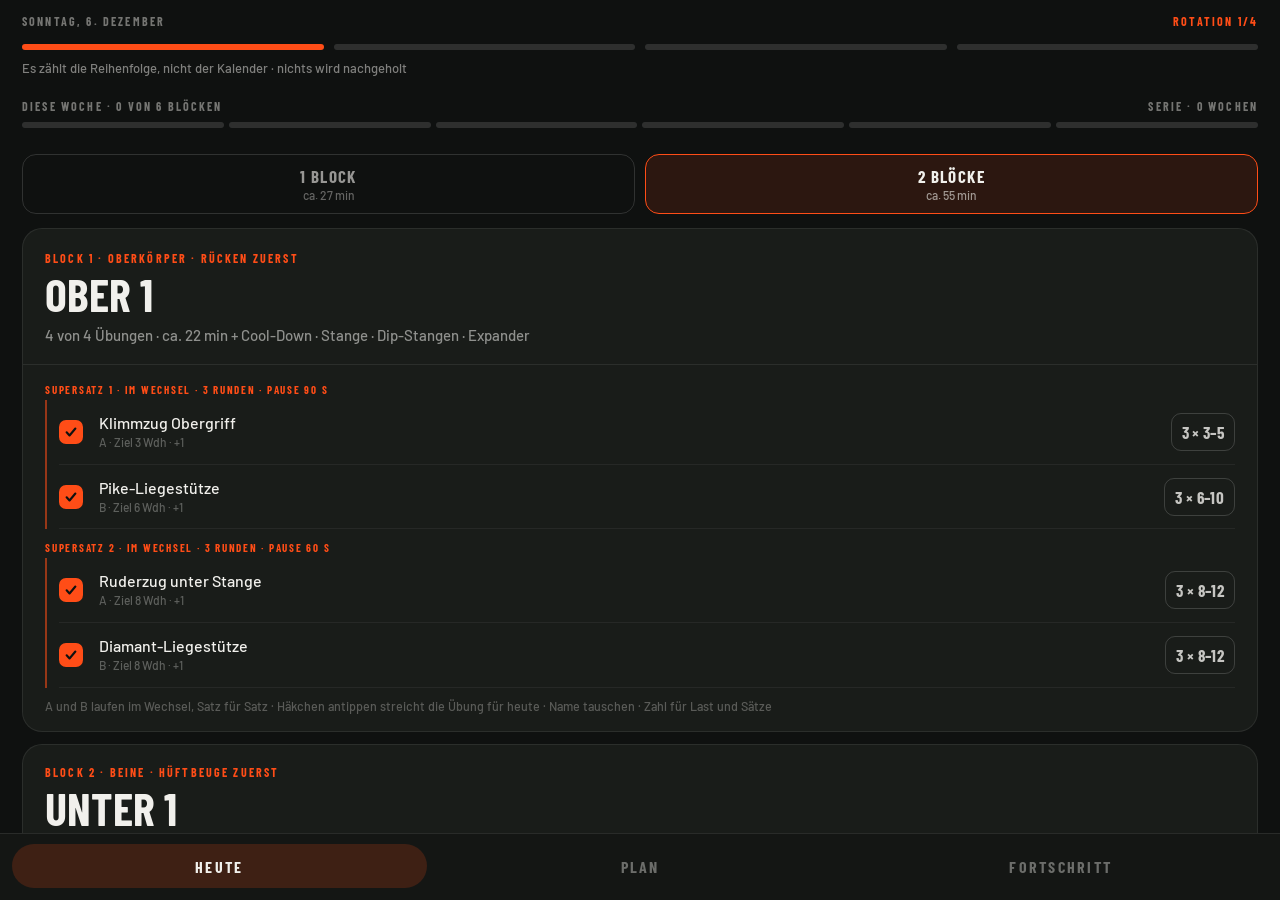
==== commit 885a2248: "Block 2 wie Block 1 bearbeitbar: tauschen, Last/Sätze, streichen Die Block-2-Karte auf dem Heute-Scr" ====
--- a/Grundform.html
+++ b/Grundform.html
@@ -262,7 +262,7 @@
 const CFG_DEFAULT = { n:2, bw:86, weekGoal:6 };
 /* `blocks` ist die Wahl auf dem Heute-Screen: 1 oder 2 Blöcke. */
 let S = {
-  tab:'heute', rot:0, sel:null, live:null, sheet:null, draft:null, pick:null, blocks:2,
+  tab:'heute', rot:0, sel:null, live:null, sheet:null, draft:null, pick:null, pick2:null, blocks:2,
   plans: freshPlans(), history:[], suggest:[], notes:[], cfg:{ ...CFG_DEFAULT },
 };
 
@@ -338,7 +338,11 @@
 const selIdx    = () => (S.live ? S.live.si : (S.sel != null ? S.sel : S.rot));
 const sess      = () => SESSIONS[selIdx()];
 const curSlots  = () => S.plans[selIdx()];
-const nextSess  = () => SESSIONS[(S.rot + 1) % ROT_N];
+const nextSi    = () => (S.rot + 1) % ROT_N;
+const nextSess  = () => SESSIONS[nextSi()];
+/* Block 2 des Tages (`b:2` im Sheet) hängt an der nächsten Position
+   der Rotation, Block 1 an der gewählten. */
+const sheetSi   = () => (S.sheet && S.sheet.b === 2 ? nextSi() : selIdx());
 let timer = null;
 let wakeLock = null;
 const scrollMemo = {};
@@ -348,7 +352,7 @@
 function persist(){
   try {
     localStorage.setItem(STORE, JSON.stringify({ planVer:PLAN_VER, blocks:S.blocks, tab:S.tab, rot:S.rot, sel:S.sel, live:S.live, plans:S.plans,
-      pick:S.pick, history:S.history, suggest:S.suggest, notes:S.notes, cfg:S.cfg }));
+      pick:S.pick, pick2:S.pick2, history:S.history, suggest:S.suggest, notes:S.notes, cfg:S.cfg }));
   } catch(e){}
 }
 function restore(){
@@ -370,6 +374,10 @@
     S.pick  = Array.isArray(s.pick) && s.pick.length
               ? s.pick.filter(i => Number.isInteger(i) && i >= 0 && i < S.plans[S.rot].length)
               : null;
+    const n2 = S.plans[(S.rot + 1) % ROT_N].length;
+    S.pick2 = Array.isArray(s.pick2) && s.pick2.length
+              ? s.pick2.filter(i => Number.isInteger(i) && i >= 0 && i < n2)
+              : null;
     S.history = Array.isArray(s.history) ? s.history.slice(-HISTORY_MAX) : [];
     S.suggest = Array.isArray(s.suggest) ? s.suggest : [];
     S.notes   = Array.isArray(s.notes) ? s.notes : [];
@@ -388,7 +396,7 @@
     /* Nach der Migration passen Rotation, Auswahl, Vorschläge und
        eine laufende Einheit nicht mehr zu den Indizes – neu ab Ober 1. */
     if (migrate) {
-      Object.assign(S, { rot:0, sel:null, pick:null, suggest:[], live:null });
+      Object.assign(S, { rot:0, sel:null, pick:null, pick2:null, suggest:[], live:null });
       persist();
     }
     // Gesamtzeit läuft ebenfalls weiter, also Timer wieder anwerfen.
@@ -452,13 +460,13 @@
   });
 }
 /* Gewählte Übungen der nächsten Einheit, Default alle. */
-function pickIdx(){
-  const n = curSlots().length;
-  const p = (S.pick || []).filter(i => i >= 0 && i < n);
-  return p.length ? [...p].sort((a, b) => a - b) : curSlots().map((_, i) => i);
+function pickIdx(si = selIdx(), src = S.pick){
+  const n = S.plans[si].length;
+  const p = (src || []).filter(i => i >= 0 && i < n);
+  return p.length ? [...p].sort((a, b) => a - b) : S.plans[si].map((_, i) => i);
 }
 const sameIdx = (a, b) => a.length === b.length && a.every((x, i) => x === b[i]);
-const setsOf  = idx => idx.reduce((a, i) => a + curSlots()[i].sets, 0);
+const setsOf  = (idx, si = selIdx()) => idx.reduce((a, i) => a + S.plans[si][i].sets, 0);
 
 /* ── Zeitschätzung (Feedback Punkt 4) ─────────────────────────
    Modellwert je Block (`mins`, ohne Cool-Down) aus realistischen
@@ -478,12 +486,12 @@
   return xs.length >= 2 ? Math.round(xs[Math.floor(xs.length / 2)]) : se.mins;
 }
 /* Freie Auswahl wird über die Satzzahl skaliert. */
-function estMins(idx){
-  const se = sess(), all = curSlots().map((_, i) => i);
+function estMins(idx, si = selIdx()){
+  const se = SESSIONS[si], all = S.plans[si].map((_, i) => i);
   const m = blockMins(se);
   if (sameIdx(idx, all)) return m;
   const w = se.warmMins || 3;
-  return w + Math.round((m - w) * setsOf(idx) / Math.max(1, setsOf(all)));
+  return w + Math.round((m - w) * setsOf(idx, si) / Math.max(1, setsOf(all, si)));
 }
 /* Echter Meilenstein einer Übung: wo im Zielbereich sie steht und
    was als nächstes ansteht. Ersetzt die früher fest verdrahteten
@@ -765,6 +773,14 @@
 const elapsed = l => (l && l.startedAt ? Math.floor((Date.now() - l.startedAt) / 1000) : 0);
 const mmss = sec => Math.floor(sec / 60) + ':' + String(sec % 60).padStart(2, '0');
 
+function togglePickAt(si, key, i){
+  const cur = pickIdx(si, S[key]);
+  const next = cur.includes(i) ? cur.filter(k => k !== i) : [...cur, i].sort((a, b) => a - b);
+  if (!next.length) return;
+  buzz(15);
+  set({ [key]: next });
+}
+
 const A = {
   goHeute:       () => set({ tab:'heute' }),
   goPlan:        () => set({ tab:'plan' }),
@@ -772,19 +788,15 @@
 
   startFull:  () => {
     const n = sess().extra ? 1 : S.blocks;
-    start(pickIdx(), { chain: n - 1, dayTot: n });
+    start(pickIdx(), { chain: n - 1, dayTot: n,
+                       chainPick: n > 1 ? pickIdx(nextSi(), S.pick2) : null });
   },
   setBlocks:  b => { buzz(15); set({ blocks: b === 1 ? 1 : 2 }); },
 
   /* Übung für heute streichen bzw. zurückholen. Die letzte
      verbleibende lässt sich nicht abwählen. */
-  togglePick: i => {
-    const cur = pickIdx();
-    const next = cur.includes(i) ? cur.filter(k => k !== i) : [...cur, i].sort((a, b) => a - b);
-    if (!next.length) return;
-    buzz(15);
-    set({ pick: next });
-  },
+  togglePick:  i => togglePickAt(selIdx(), 'pick', i),
+  togglePick2: i => togglePickAt(nextSi(), 'pick2', i),
 
   /* Export: der komplette Zustand als JSON. Auf dem iPhone ist die
      Zwischenablage im Standalone-Modus unzuverlässig, deshalb immer
@@ -808,25 +820,27 @@
 
   /* Zwischen Rotation und Rumpf-Einheit umschalten. Die Rotation
      bleibt dabei stehen, wo sie steht. */
-  selExtra: () => set({ sel: SESSIONS.findIndex(x => x.extra), pick:null }),
-  selRot:   () => set({ sel:null, pick:null }),
-
-  tapEx:   i => set({ sheet:{ type:'swap', i } }),
-  tapLoad: i => set({ sheet:{ type:'load', i }, draft:{ ...curSlots()[i] } }),
+  selExtra: () => set({ sel: SESSIONS.findIndex(x => x.extra), pick:null, pick2:null }),
+  selRot:   () => set({ sel:null, pick:null, pick2:null }),
+
+  tapEx:   i => set({ sheet:{ type:'swap', i, b:1 } }),
+  tapLoad: i => set({ sheet:{ type:'load', i, b:1 }, draft:{ ...S.plans[selIdx()][i] } }),
+  tapEx2:   i => set({ sheet:{ type:'swap', i, b:2 } }),
+  tapLoad2: i => set({ sheet:{ type:'load', i, b:2 }, draft:{ ...S.plans[nextSi()][i] } }),
   closeSheet: () => set({ sheet:null, draft:null }),
 
   /* Rotation von Hand setzen – z. B. wenn eine Einheit im Garten
      an der Reihenfolge vorbei gelaufen ist. */
-  pickRot: i => set({ tab:'heute', rot:i, sel:null, pick:null }),
+  pickRot: i => set({ tab:'heute', rot:i, sel:null, pick:null, pick2:null }),
 
   pickEx: id => {
-    const i = S.sheet.i, ex = byId(id);
-    const slots = curSlots().map((s, k) => {
+    const i = S.sheet.i, ex = byId(id), si = sheetSi();
+    const slots = S.plans[si].map((s, k) => {
       if (k !== i) return s;
       const w = ex.kind === 'load' ? (ex.w || 0) : 0;
       return { ...s, exId:id, reps:s.lo, w, prog: ex.kind === 'load' ? 'weight' : 'reps' };
     });
-    set({ plans: S.plans.map((p, k) => (k === selIdx() ? slots : p)), sheet:null, draft:null });
+    set({ plans: S.plans.map((p, k) => (k === si ? slots : p)), sheet:null, draft:null });
   },
 
   wUp:       () => draftBump('w',    draftStep(),  0),
@@ -842,9 +856,9 @@
   setProgWeight: () => set({ draft:{ ...S.draft, prog:'weight' } }),
   setProgReps:   () => set({ draft:{ ...S.draft, prog:'reps'   } }),
   applyDraft: () => {
-    const i = S.sheet.i, d = S.draft;
-    const slots = curSlots().map((x, k) => (k === i ? { ...d } : x));
-    set({ plans: S.plans.map((p, k) => (k === selIdx() ? slots : p)), sheet:null, draft:null });
+    const i = S.sheet.i, d = S.draft, si = sheetSi();
+    const slots = S.plans[si].map((x, k) => (k === i ? { ...d } : x));
+    set({ plans: S.plans.map((p, k) => (k === si ? slots : p)), sheet:null, draft:null });
   },
 
   inc: () => bump(1),
@@ -933,6 +947,7 @@
   startTimer();
   const now = Date.now();
   set({ live:{ plan, si, mins: estMins(idx), startedAt: o.dayStart || now, blockAt: now,
+               chainPick: o.chainPick || null,
                chain: o.chain || 0, dayN: o.dayN || 0, dayTot: o.dayTot || 1, dayNotes: o.dayNotes || [],
                phase: warm.length ? 'warm' : 'work', warm,
                ex:0, set:0, reps:plan[0].target,
@@ -941,7 +956,7 @@
 
 function abort(){
   clearInterval(timer); releaseWakeLock();
-  set({ live:null, pick:null, sel:null });
+  set({ live:null, pick:null, pick2:null, sel:null });
 }
 
 /* Doppelte Progression: erst Wiederholungen im Zielbereich hoch,
@@ -1100,7 +1115,7 @@
 
 function finish(){
   clearInterval(timer); releaseWakeLock();
-  set({ ...commit(S.live), live:null, tab:'fortschritt', pick:null, sel:null });
+  set({ ...commit(S.live), live:null, tab:'fortschritt', pick:null, pick2:null, sel:null });
 }
 
 /* Nächsten Block anhängen: den laufenden abschließen (eigener
@@ -1112,9 +1127,11 @@
   if (!l || SESSIONS[l.si].extra) return;
   clearInterval(timer);
   const patch = commit({ ...l, durMs: Date.now() - l.startedAt });
-  Object.assign(S, patch, { live:null, sel:null, pick:null });
+  Object.assign(S, patch, { live:null, sel:null, pick:null, pick2:null });
   const dayN = (l.dayN || 0) + 1;
-  start(S.plans[S.rot].map((_, i) => i), {
+  const all = S.plans[S.rot].map((_, i) => i);
+  const cp = (l.chainPick || []).filter(i => all.includes(i));
+  start(cp.length ? cp : all, {
     chained:true, dayStart:l.startedAt, dayN, dayTot: Math.max(l.dayTot || 1, dayN + 1),
     chain: Math.max(0, (l.chain || 0) - 1), dayNotes: patch.notes,
   });
@@ -1339,10 +1356,14 @@
   return { n, goal, streak };
 }
 
-function viewHeute(){
-  const se = sess();
-  const pick = pickIdx();
-  const preview = curSlots().map((s, i) => {
+/* Eine Block-Liste auf dem Heute-Screen: Zeilen mit Häkchen, Name
+   (tauschen) und Last/Sätze – für Block 1 und Block 2 gleich. `b`
+   wählt die Aktionen (`…2` für Block 2) und die Streich-Auswahl. */
+function blockList(si, b){
+  const se = SESSIONS[si], slots = S.plans[si];
+  const sfx = b === 2 ? '2' : '';
+  const pick = pickIdx(si, b === 2 ? S.pick2 : S.pick);
+  const preview = slots.map((s, i) => {
     const x = slotView(s);
     const on = pick.includes(i);
     const auto = s.reps < s.hi ? '+1'
@@ -1368,14 +1389,47 @@
     if (!g) groups.push(g = { key, pair: ex.pair, items: [] });
     g.items.push(ex);
   });
+  const html = groups.map(g => {
+        const rows = g.items.map(ex => `
+      <div style="display:flex;align-items:center;gap:6px;padding:7px 0;border-bottom:1px solid rgba(255,255,255,.055)">
+        <div class="tap" ${act('togglePick' + sfx, ex.i)} style="flex:none;width:44px;height:44px;margin-left:-10px;display:flex;align-items:center;justify-content:center">
+          ${checkbox(ex.on, 24)}
+        </div>
+        <div class="tap" ${act('tapEx' + sfx, ex.i)} style="flex:1;min-width:0;padding:6px 0">
+          <div style="font:500 16px/1.25 Barlow,sans-serif;color:${ex.on ? '#F1F0EC' : 'rgba(241,240,236,.34)'};${ex.on ? '' : 'text-decoration:line-through'}">${ex.name}</div>
+          <div style="font:500 12px/1.3 Barlow,sans-serif;color:rgba(241,240,236,.32);margin-top:2px">${ex.prog}</div>
+          ${ex.last && ex.on ? `<div style="font:500 12px/1.3 Barlow,sans-serif;color:rgba(241,240,236,.45);margin-top:2px">${ex.last}</div>` : ''}
+        </div>
+        <div class="tap" ${act('tapLoad' + sfx, ex.i)} style="flex:none;padding:8px 10px;border-radius:10px;border:1px solid rgba(255,255,255,${ex.on ? '.16' : '.07'})">
+          <span class="cd" style="font-weight:700;font-size:17px;letter-spacing:.02em;color:rgba(241,240,236,${ex.on ? '.8' : '.3'});white-space:nowrap">${ex.scheme}</span>
+        </div>
+      </div>`).join('');
+        if (!g.pair || g.items.length < 2) return rows;
+        const last = g.items[g.items.length - 1];
+        const rounds = Math.max(...g.items.map(x => x.sets));
+        return `
+      <div style="margin-top:12px">
+        <div class="cd" style="font-weight:700;font-size:11px;letter-spacing:.16em;text-transform:uppercase;color:${ACCENT}">Supersatz ${g.pair} · im Wechsel · ${rounds} Runden · Pause ${last.rest} s</div>
+        <div style="border-left:2px solid rgba(255,77,23,.55);padding-left:12px;margin-top:4px">${rows}</div>
+      </div>`;
+      }).join('');
+  return { pick, html };
+}
+
+function viewHeute(){
+  const se = sess();
+  const b1 = blockList(selIdx(), 1);
+  const pick = b1.pick;
   const mins = estMins(pick);
   const extra = !!se.extra;
   const two = !extra && S.blocks === 2;
-  const nb = nextSess();
+  const nb = nextSess(), si2 = nextSi();
+  const b2 = two ? blockList(si2, 2) : null;
+  const blk2 = two ? estMins(b2.pick, si2) - CHAIN_SAVE : 0;
   /* Angezeigt wird die ganze Trainingszeit wie sie der Timer misst:
      Blöcke plus Cool-Down nach dem letzten. */
   const day1 = mins + (se.coolMins || 0);
-  const mins2 = mins + blockMins(nb) - CHAIN_SAVE + (nb.coolMins || 0);
+  const mins2 = mins + blk2 + (nb.coolMins || 0);
   const wk = weekStats();
   const pips = Array.from({ length: Math.max(wk.goal, wk.n) }, (_, i) =>
     `<div style="flex:1;height:6px;border-radius:3px;background:${i < wk.n ? ACCENT : 'rgba(255,255,255,.13)'}"></div>`).join('');
@@ -1431,40 +1485,23 @@
     </div>
     <div style="height:1px;background:rgba(255,255,255,.08)"></div>
     <div style="padding:6px 22px 14px">
-      ${groups.map(g => {
-        const rows = g.items.map(ex => `
-      <div style="display:flex;align-items:center;gap:6px;padding:7px 0;border-bottom:1px solid rgba(255,255,255,.055)">
-        <div class="tap" ${act('togglePick', ex.i)} style="flex:none;width:44px;height:44px;margin-left:-10px;display:flex;align-items:center;justify-content:center">
-          ${checkbox(ex.on, 24)}
-        </div>
-        <div class="tap" ${act('tapEx', ex.i)} style="flex:1;min-width:0;padding:6px 0">
-          <div style="font:500 16px/1.25 Barlow,sans-serif;color:${ex.on ? '#F1F0EC' : 'rgba(241,240,236,.34)'};${ex.on ? '' : 'text-decoration:line-through'}">${ex.name}</div>
-          <div style="font:500 12px/1.3 Barlow,sans-serif;color:rgba(241,240,236,.32);margin-top:2px">${ex.prog}</div>
-          ${ex.last && ex.on ? `<div style="font:500 12px/1.3 Barlow,sans-serif;color:rgba(241,240,236,.45);margin-top:2px">${ex.last}</div>` : ''}
-        </div>
-        <div class="tap" ${act('tapLoad', ex.i)} style="flex:none;padding:8px 10px;border-radius:10px;border:1px solid rgba(255,255,255,${ex.on ? '.16' : '.07'})">
-          <span class="cd" style="font-weight:700;font-size:17px;letter-spacing:.02em;color:rgba(241,240,236,${ex.on ? '.8' : '.3'});white-space:nowrap">${ex.scheme}</span>
-        </div>
-      </div>`).join('');
-        if (!g.pair || g.items.length < 2) return rows;
-        const last = g.items[g.items.length - 1];
-        const rounds = Math.max(...g.items.map(x => x.sets));
-        return `
-      <div style="margin-top:12px">
-        <div class="cd" style="font-weight:700;font-size:11px;letter-spacing:.16em;text-transform:uppercase;color:${ACCENT}">Supersatz ${g.pair} · im Wechsel · ${rounds} Runden · Pause ${last.rest} s</div>
-        <div style="border-left:2px solid rgba(255,77,23,.55);padding-left:12px;margin-top:4px">${rows}</div>
-      </div>`;
-      }).join('')}
+      ${b1.html}
       <div style="font:500 12.5px/1.4 Barlow,sans-serif;color:rgba(241,240,236,.3);padding:10px 0 2px">A und B laufen im Wechsel, Satz für Satz · Häkchen antippen streicht die Übung für heute · Name tauschen · Zahl für Last und Sätze</div>
     </div>
   </div>
 
   ${two ? `
-  <div class="card" style="margin-top:12px;padding:16px 22px">
-    <div class="kick">Block 2 · ${nb.kick}</div>
-    <div class="cd" style="font-weight:700;font-size:26px;line-height:1;margin-top:5px">${nb.name}</div>
-    <div style="font:500 13.5px/1.4 Barlow,sans-serif;color:rgba(241,240,236,.5);margin-top:6px">${S.plans[(S.rot + 1) % ROT_N].map(x => byId(x.exId).short).join(' · ')}</div>
-    <div style="font:500 12.5px/1.4 Barlow,sans-serif;color:rgba(241,240,236,.32);margin-top:6px">Ohne allgemeines Aufwärmen · nach Block 1 lässt sich immer noch aufhören</div>
+  <div class="card" style="margin-top:12px;overflow:hidden">
+    <div style="padding:20px 22px 16px">
+      <div class="kick kick-a">Block 2 · ${nb.kick}</div>
+      <div class="cd" style="font-weight:700;font-size:46px;line-height:1;margin-top:6px">${nb.name}</div>
+      <div style="font:500 15px/1.4 Barlow,sans-serif;color:rgba(241,240,236,.55);margin-top:8px">${b2.pick.length} von ${S.plans[si2].length} Übungen · ca. ${blk2} min${nb.coolMins ? ' + Cool-Down' : ''} · ${nb.gear}</div>
+      <div style="font:500 12.5px/1.4 Barlow,sans-serif;color:rgba(241,240,236,.32);margin-top:6px">Ohne allgemeines Aufwärmen · nach Block 1 lässt sich immer noch aufhören</div>
+    </div>
+    <div style="height:1px;background:rgba(255,255,255,.08)"></div>
+    <div style="padding:6px 22px 14px">
+      ${b2.html}
+    </div>
   </div>` : ''}
 
   <div style="display:flex;flex-direction:column;gap:12px;margin-top:22px">
@@ -1893,7 +1930,7 @@
   </div>
 
   <div class="scroll" data-key="live" style="flex:1;min-height:0;margin-top:18px">
-    ${nSlots.map(sl => { const x = slotView(sl); return `
+    ${nSlots.filter((_, i) => !live.chainPick || live.chainPick.includes(i)).map(sl => { const x = slotView(sl); return `
     <div style="padding:11px 0;border-bottom:1px solid rgba(255,255,255,.055)">
       <div style="font:500 16px/1.3 Barlow,sans-serif">${x.name}</div>
       <div style="font:500 12.5px/1.35 Barlow,sans-serif;color:rgba(241,240,236,.4);margin-top:2px">${x.role} · ${x.scheme}</div>
@@ -2053,7 +2090,7 @@
   if (!S.sheet) return '';
   /* Das Export-Sheet hängt an keiner Übung – erst auflösen, wenn ein
      Slot-Index da ist. */
-  const slot = S.sheet.i !== undefined ? curSlots()[S.sheet.i] : null;
+  const slot = S.sheet.i !== undefined ? S.plans[sheetSi()][S.sheet.i] : null;
   const cur = slot ? byId(slot.exId) : null;
   let inner;
 
